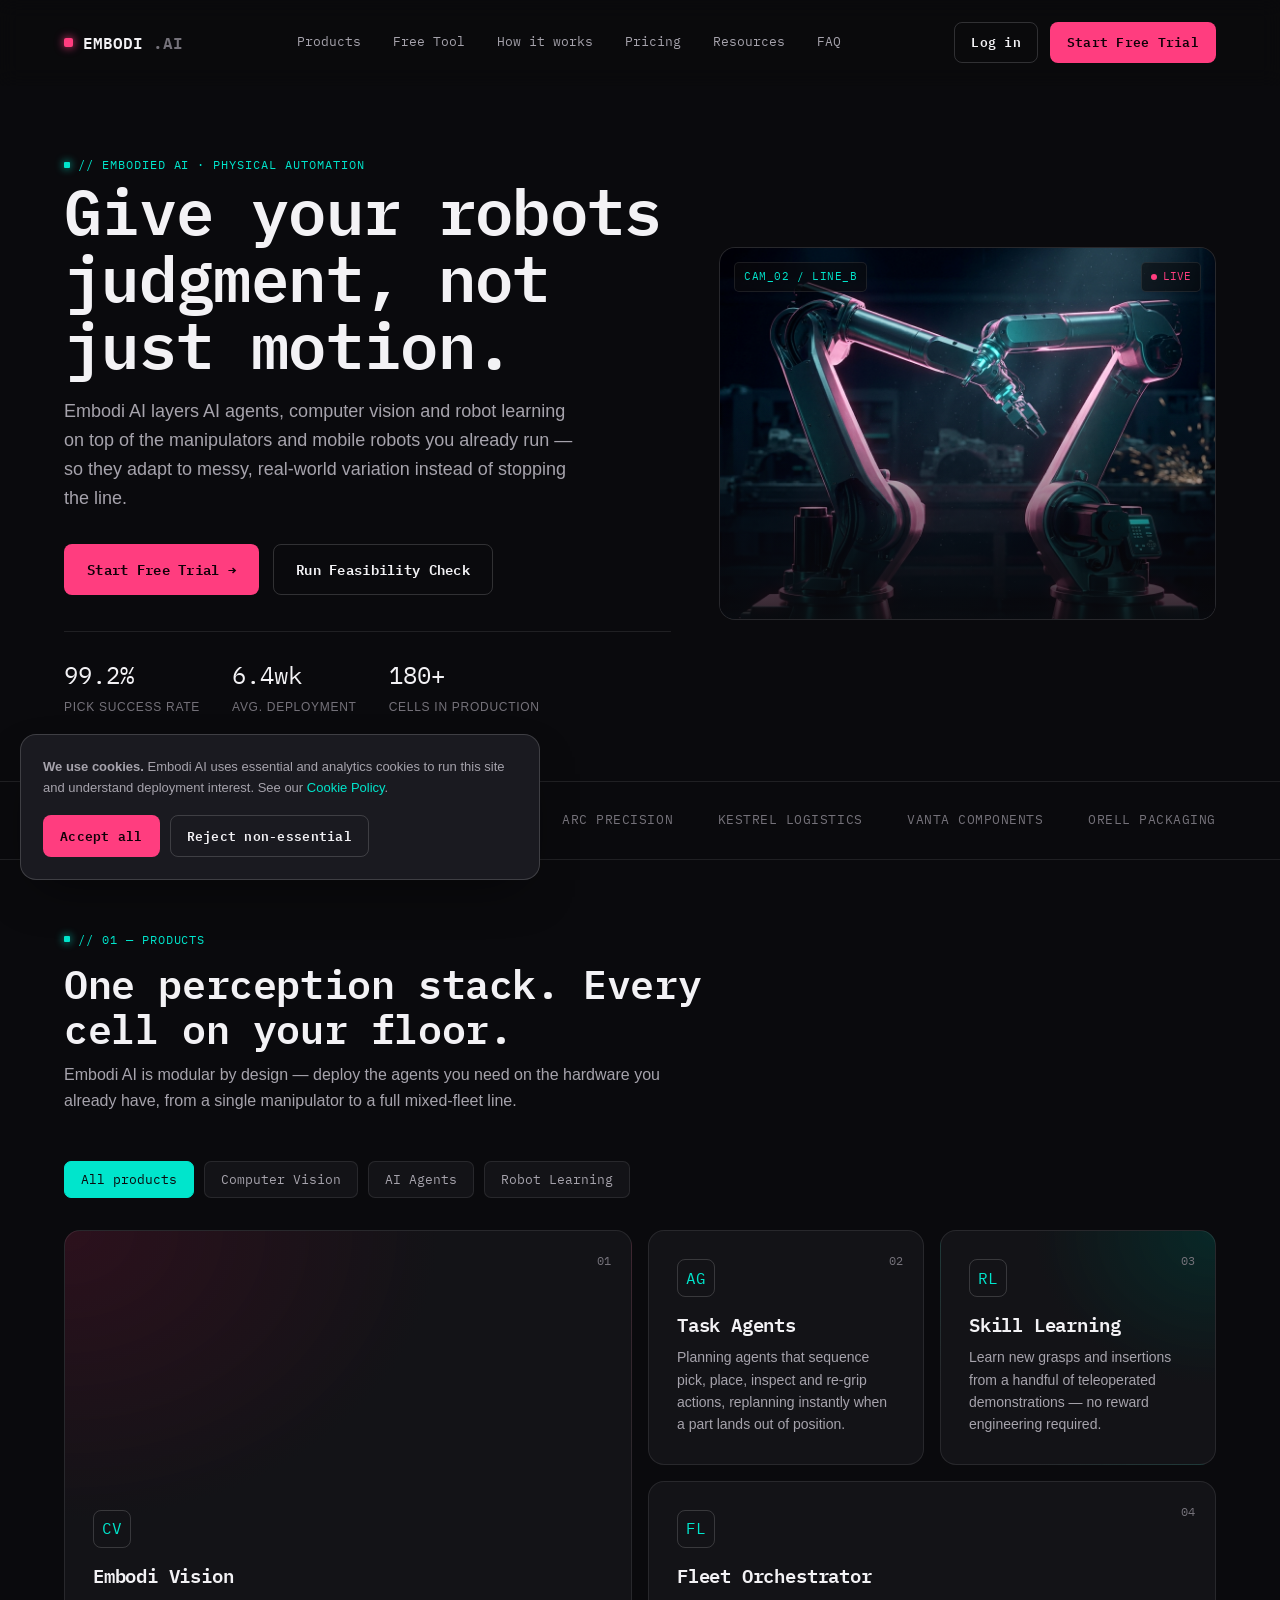
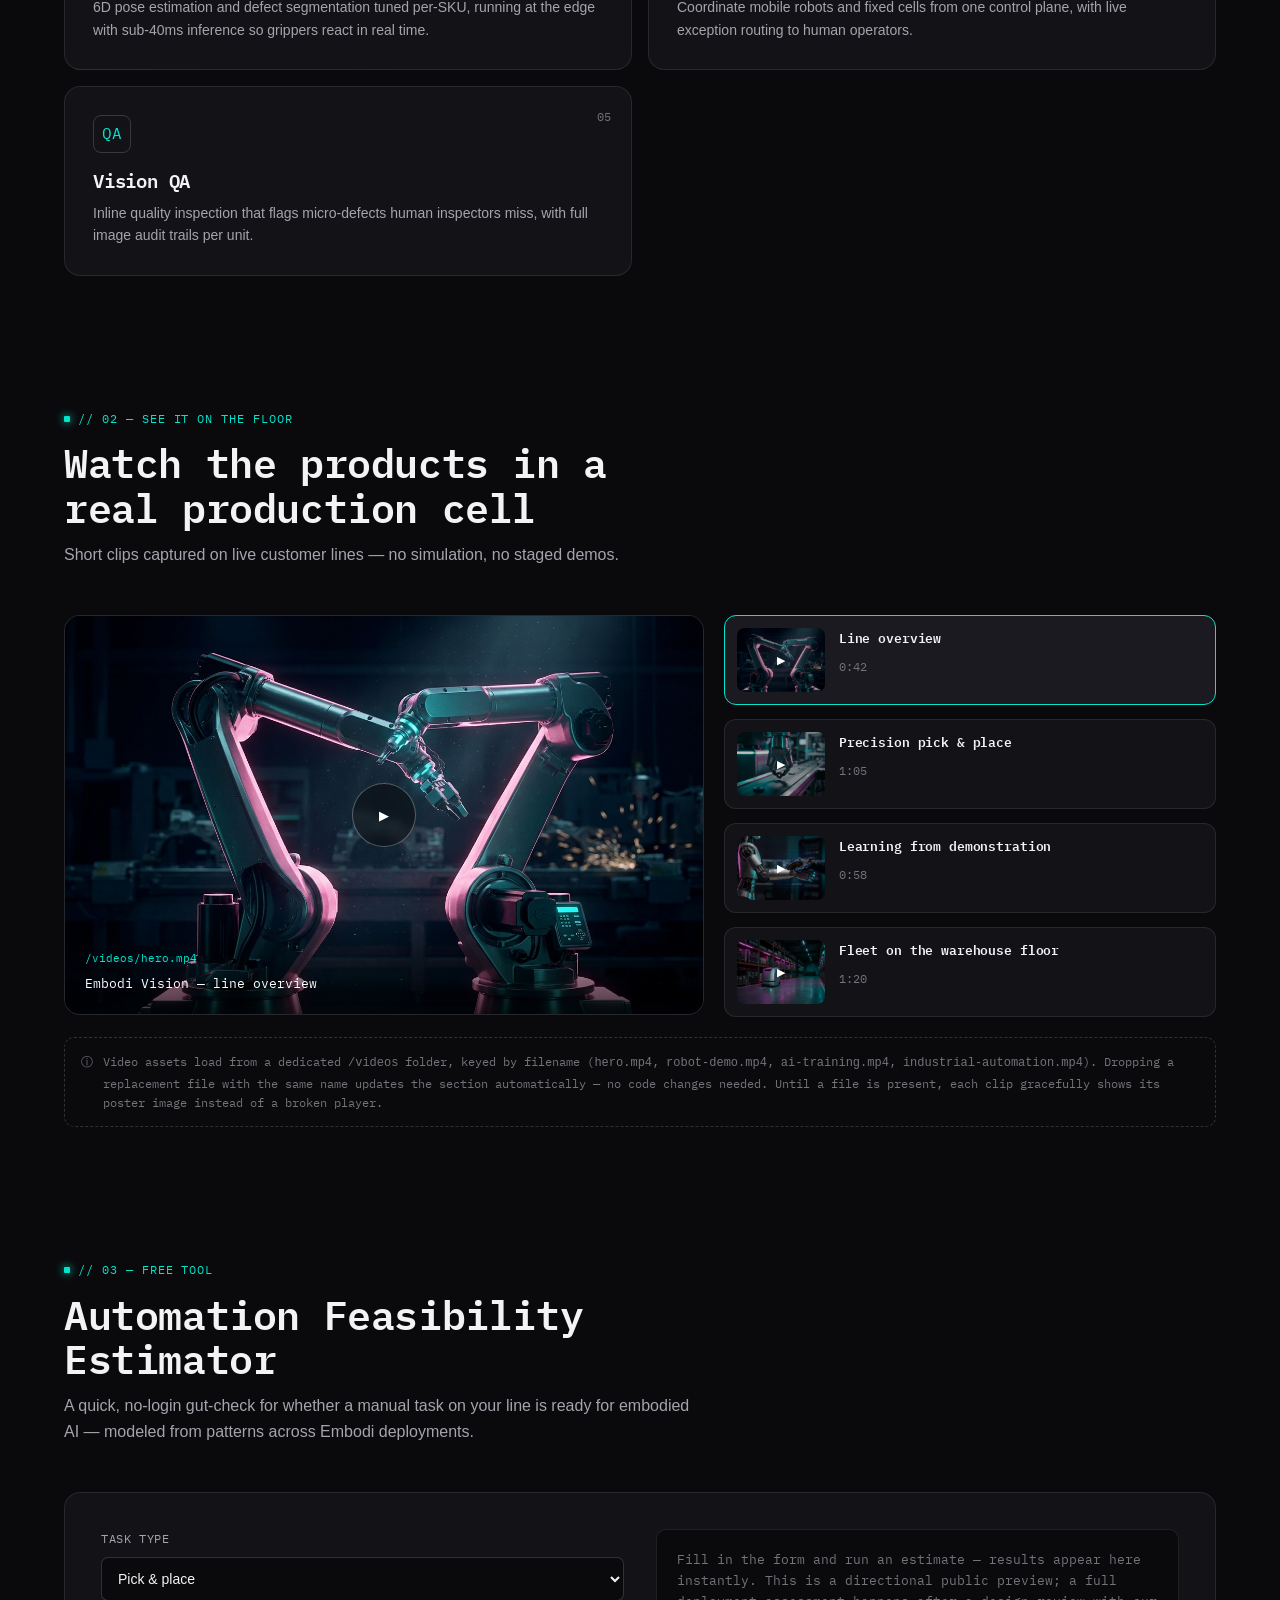
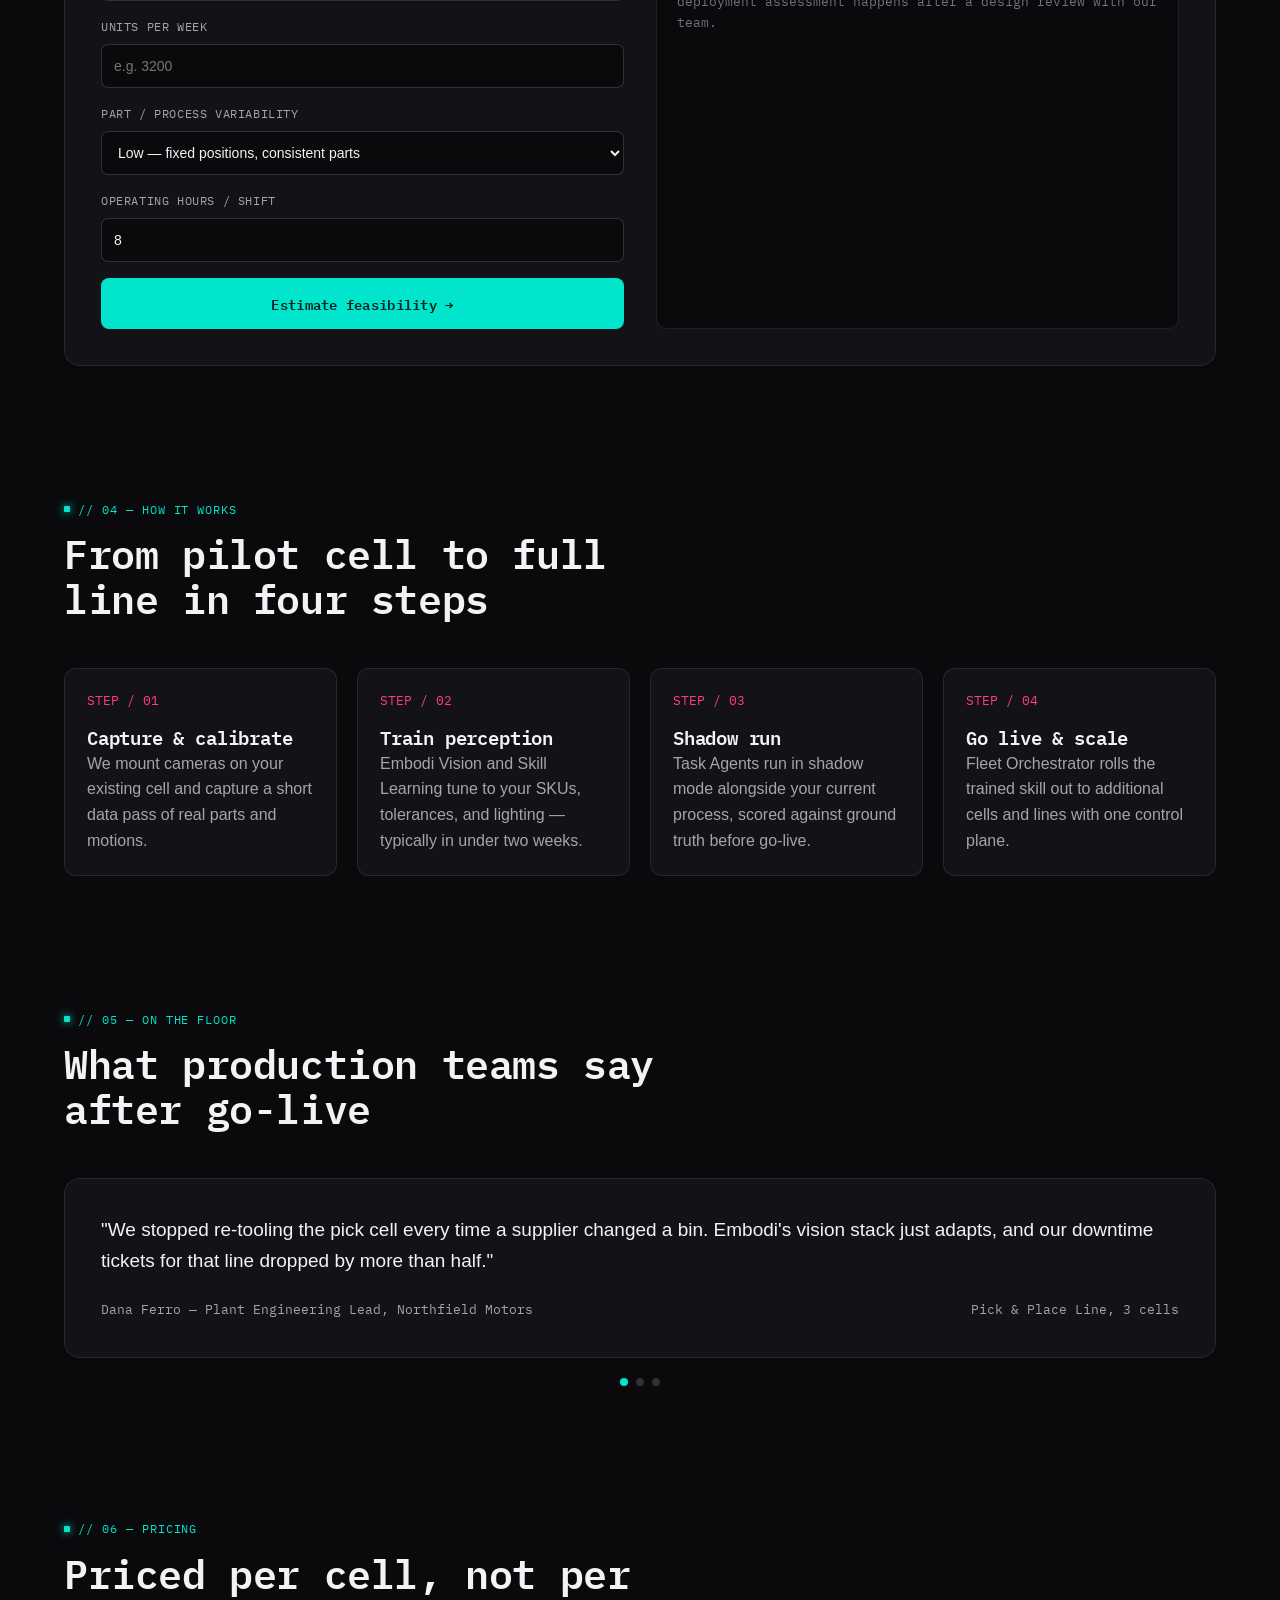
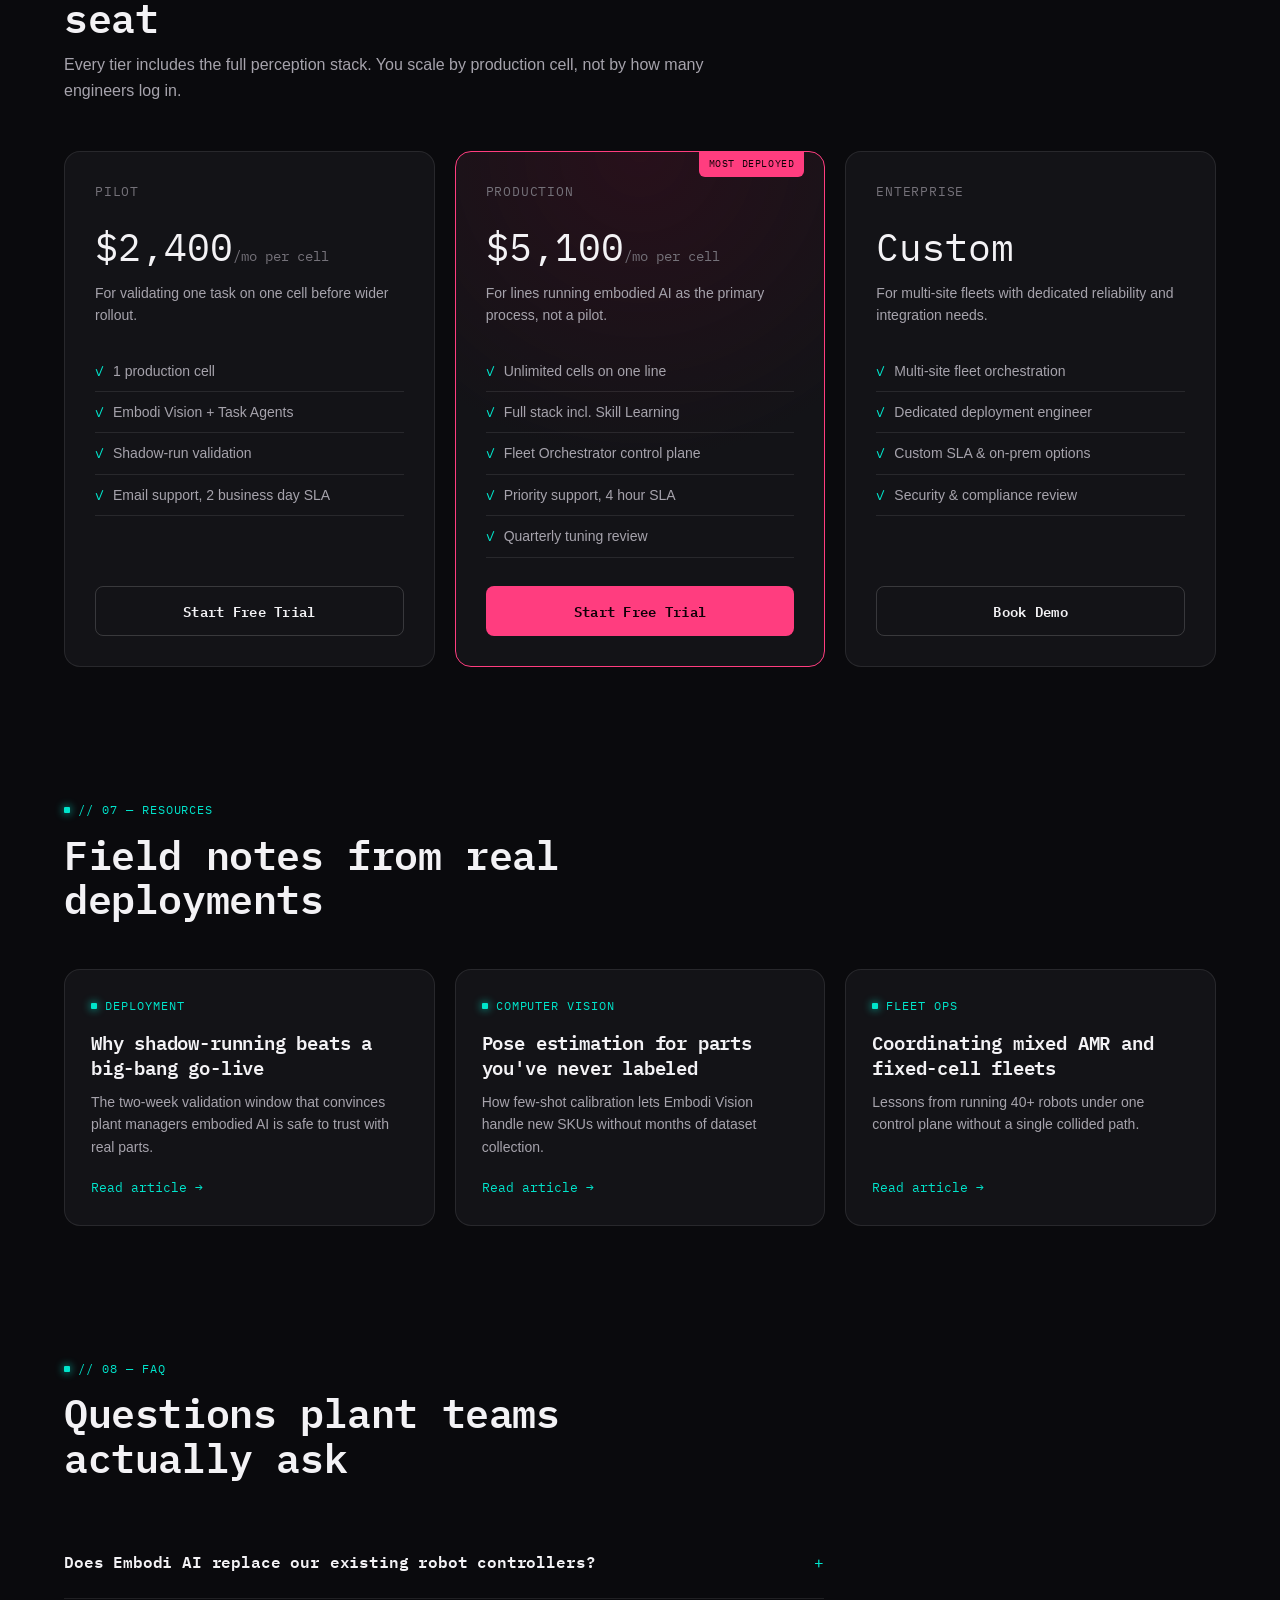
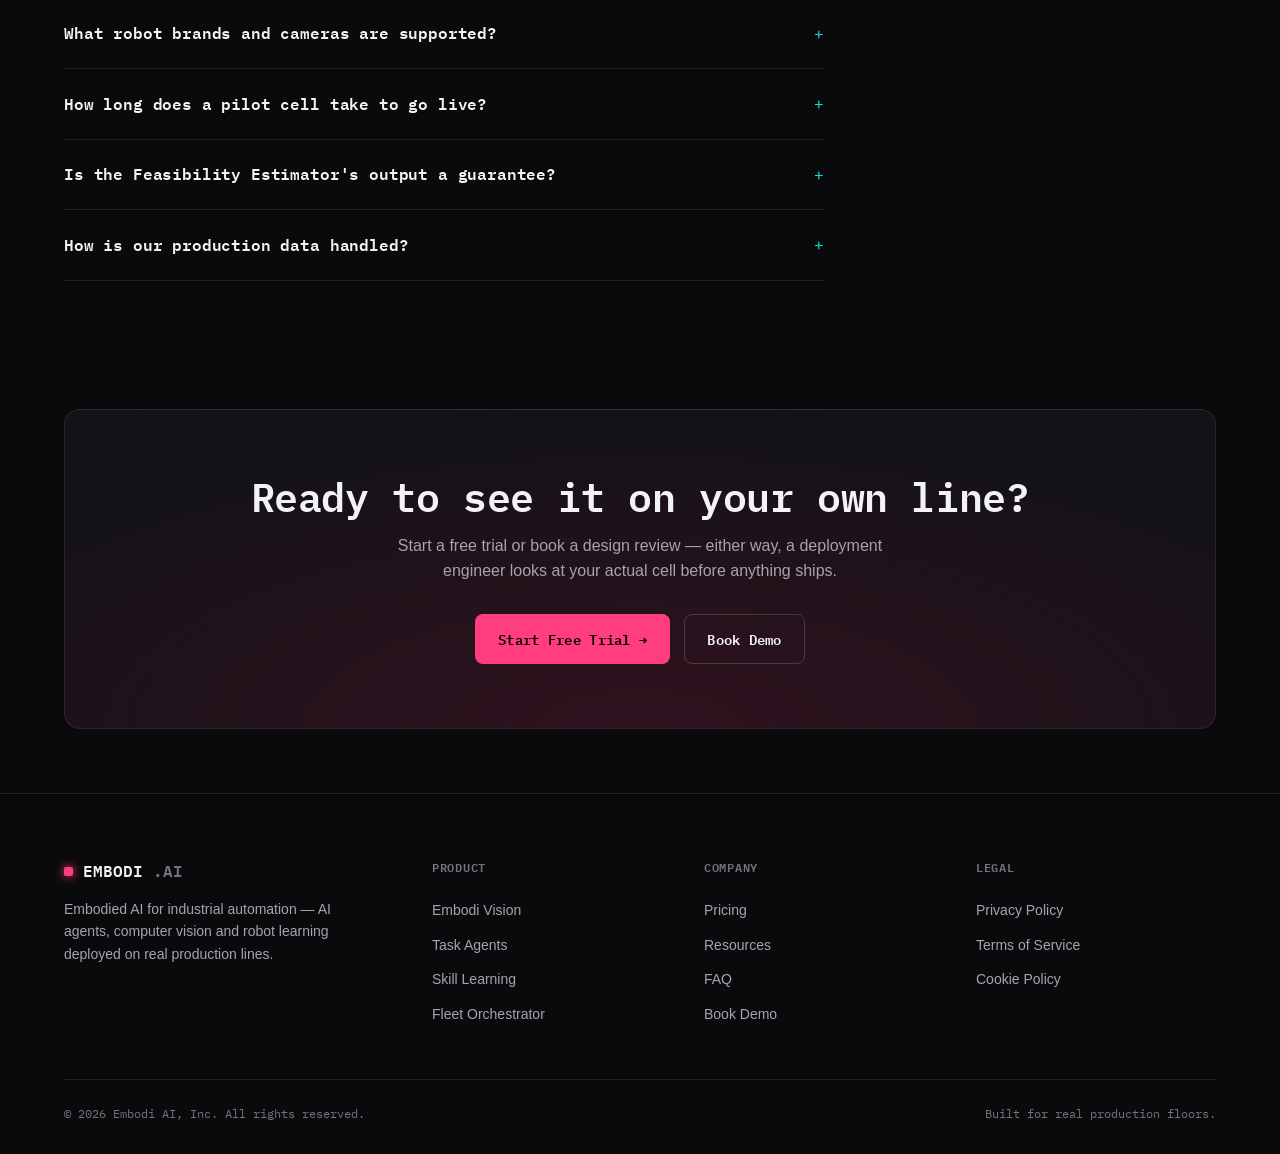
==== index.html @ 9c12f844 "Add files via upload" ====
<!DOCTYPE html>
<html lang="en">
<head>
<meta charset="UTF-8">
<meta name="viewport" content="width=device-width, initial-scale=1.0">
<title>Embodi AI — Embodied AI for Industrial Automation</title>
<meta name="description" content="Embodi AI gives industrial robots perception and judgment through AI agents, computer vision and robot learning — deployed on real production lines in weeks, not years.">
<link rel="preconnect" href="https://fonts.googleapis.com">
<link href="https://fonts.googleapis.com/css2?family=IBM+Plex+Mono:wght@400;500;600;700&display=swap" rel="stylesheet">
<link rel="stylesheet" href="css/styles.css">
</head>
<body>

<nav class="nav">
  <div class="wrap">
    <a href="index.html" class="brand"><span class="dot"></span>EMBODI<span style="color:var(--text-3)">.AI</span></a>
    <div class="nav-links">
      <a href="#products">Products</a>
      <a href="#tool">Free Tool</a>
      <a href="#how">How it works</a>
      <a href="#pricing">Pricing</a>
      <a href="#blog">Resources</a>
      <a href="#faq">FAQ</a>
    </div>
    <div class="nav-cta">
      <a href="login.html" class="btn btn-ghost btn-sm">Log in</a>
      <a href="register.html" class="btn btn-primary btn-sm">Start Free Trial</a>
      <button class="nav-toggle" aria-label="Toggle menu">≡</button>
    </div>
  </div>
</nav>

<header class="hero">
  <div class="wrap hero-grid">
    <div class="hero-copy reveal">
      <span class="mono-tag">// embodied ai · physical automation</span>
      <h1>Give your robots<br>judgment, not just motion.</h1>
      <p class="lead">Embodi AI layers AI agents, computer vision and robot learning on top of the manipulators and mobile robots you already run — so they adapt to messy, real-world variation instead of stopping the line.</p>
      <div class="hero-actions">
        <a href="register.html" class="btn btn-primary">Start Free Trial →</a>
        <a href="#tool" class="btn btn-ghost">Run Feasibility Check</a>
      </div>
      <div class="hero-stats">
        <div><span class="num">99.2%</span><span class="lbl">Pick success rate</span></div>
        <div><span class="num">6.4wk</span><span class="lbl">Avg. deployment</span></div>
        <div><span class="num">180+</span><span class="lbl">Cells in production</span></div>
      </div>
    </div>
    <div class="hero-visual reveal">
      <span class="frame-label">CAM_02 / LINE_B</span>
      <span class="rec">LIVE</span>
      <img src="images/hero-robotics.jpg" alt="Industrial robotic arm operating on a production line under magenta and teal lighting">
    </div>
  </div>
</header>

<section class="logo-strip">
  <div class="wrap">
    <span>TRUSTED ON PRODUCTION FLOORS AT</span>
    <span>NORTHFIELD MOTORS</span>
    <span>ARC PRECISION</span>
    <span>KESTREL LOGISTICS</span>
    <span>VANTA COMPONENTS</span>
    <span>ORELL PACKAGING</span>
  </div>
</section>

<!-- ============ PRODUCTS ============ -->
<section id="products">
  <div class="wrap">
    <div class="section-head reveal">
      <span class="mono-tag">// 01 — products</span>
      <h2>One perception stack. Every cell on your floor.</h2>
      <p>Embodi AI is modular by design — deploy the agents you need on the hardware you already have, from a single manipulator to a full mixed-fleet line.</p>
    </div>

    <div class="product-tabs reveal">
      <button class="product-tab active" data-filter="all">All products</button>
      <button class="product-tab" data-filter="vision">Computer Vision</button>
      <button class="product-tab" data-filter="agents">AI Agents</button>
      <button class="product-tab" data-filter="learning">Robot Learning</button>
    </div>

    <div class="bento reveal">
      <div class="bento-card c-1 glow" data-category="vision">
        <span class="idx">01</span>
        <div class="icon">CV</div>
        <h3>Embodi Vision</h3>
        <p>6D pose estimation and defect segmentation tuned per-SKU, running at the edge with sub-40ms inference so grippers react in real time.</p>
      </div>
      <div class="bento-card c-3" data-category="agents">
        <span class="idx">02</span>
        <div class="icon">AG</div>
        <h3>Task Agents</h3>
        <p>Planning agents that sequence pick, place, inspect and re-grip actions, replanning instantly when a part lands out of position.</p>
      </div>
      <div class="bento-card c-3 glow-accent" data-category="learning">
        <span class="idx">03</span>
        <div class="icon">RL</div>
        <h3>Skill Learning</h3>
        <p>Learn new grasps and insertions from a handful of teleoperated demonstrations — no reward engineering required.</p>
      </div>
      <div class="bento-card c-2" data-category="agents">
        <span class="idx">04</span>
        <div class="icon">FL</div>
        <h3>Fleet Orchestrator</h3>
        <p>Coordinate mobile robots and fixed cells from one control plane, with live exception routing to human operators.</p>
      </div>
      <div class="bento-card c-2" data-category="vision">
        <span class="idx">05</span>
        <div class="icon">QA</div>
        <h3>Vision QA</h3>
        <p>Inline quality inspection that flags micro-defects human inspectors miss, with full image audit trails per unit.</p>
      </div>
    </div>
  </div>
</section>

<!-- ============ PRODUCT VIDEO SHOWCASE ============ -->
<section id="product-video">
  <div class="wrap">
    <div class="section-head reveal">
      <span class="mono-tag">// 02 — see it on the floor</span>
      <h2>Watch the products in a real production cell</h2>
      <p>Short clips captured on live customer lines — no simulation, no staged demos.</p>
    </div>

    <div class="video-showcase reveal">
      <div class="video-primary" id="video-primary">
        <img class="poster-img" src="images/hero-robotics.jpg" alt="Preview frame of Embodi AI robotic pick and place demo">
        <video preload="none" playsinline muted loop poster="images/hero-robotics.jpg">
          <source src="/videos/hero.mp4" type="video/mp4">
        </video>
        <button class="play-btn" aria-label="Play video">▶</button>
        <div class="video-caption">
          <div>
            <span class="path">/videos/hero.mp4</span>
            <div class="title" style="font-family:var(--mono);font-size:13px;color:#fff;margin-top:4px;">Embodi Vision — line overview</div>
          </div>
        </div>
      </div>

      <div class="video-list">
        <div class="video-thumb active" data-src="/videos/hero.mp4" data-poster="images/hero-robotics.jpg" data-label="/videos/hero.mp4" data-title="Embodi Vision — line overview">
          <div class="thumb-img"><img src="images/hero-robotics.jpg" alt="Dual robotic arms on a factory line"></div>
          <div class="meta"><h4>Line overview</h4><span>0:42</span></div>
        </div>
        <div class="video-thumb" data-src="/videos/robot-demo.mp4" data-poster="images/poster-robot-demo.jpg" data-label="/videos/robot-demo.mp4" data-title="Robot demo — precision pick & place">
          <div class="thumb-img"><img src="images/poster-robot-demo.jpg" alt="Robotic gripper picking a mechanical part off a conveyor belt"></div>
          <div class="meta"><h4>Precision pick &amp; place</h4><span>1:05</span></div>
        </div>
        <div class="video-thumb" data-src="/videos/ai-training.mp4" data-poster="images/poster-ai-training.jpg" data-label="/videos/ai-training.mp4" data-title="AI training — learning from demonstration">
          <div class="thumb-img"><img src="images/poster-ai-training.jpg" alt="Technician training a robot arm via demonstration"></div>
          <div class="meta"><h4>Learning from demonstration</h4><span>0:58</span></div>
        </div>
        <div class="video-thumb" data-src="/videos/industrial-automation.mp4" data-poster="images/poster-industrial-automation.jpg" data-label="/videos/industrial-automation.mp4" data-title="Fleet orchestration — warehouse floor">
          <div class="thumb-img"><img src="images/poster-industrial-automation.jpg" alt="Autonomous mobile robot navigating a warehouse aisle"></div>
          <div class="meta"><h4>Fleet on the warehouse floor</h4><span>1:20</span></div>
        </div>
      </div>
    </div>

    <div class="video-note reveal">
      <span>ⓘ</span>
      <span>Video assets load from a dedicated <code>/videos</code> folder, keyed by filename (<code>hero.mp4</code>, <code>robot-demo.mp4</code>, <code>ai-training.mp4</code>, <code>industrial-automation.mp4</code>). Dropping a replacement file with the same name updates the section automatically — no code changes needed. Until a file is present, each clip gracefully shows its poster image instead of a broken player.</span>
    </div>
  </div>
</section>

<!-- ============ FREE TOOL ============ -->
<section id="tool">
  <div class="wrap">
    <div class="section-head reveal">
      <span class="mono-tag">// 03 — free tool</span>
      <h2>Automation Feasibility Estimator</h2>
      <p>A quick, no-login gut-check for whether a manual task on your line is ready for embodied AI — modeled from patterns across Embodi deployments.</p>
    </div>
    <div class="tool-card reveal">
      <form id="feasibility-tool">
        <div class="field">
          <label for="task-type">Task type</label>
          <select id="task-type">
            <option value="pick-place">Pick &amp; place</option>
            <option value="assembly">Assembly / insertion</option>
            <option value="inspection">Visual inspection</option>
            <option value="packaging">Packaging</option>
            <option value="machine-tending">Machine tending</option>
          </select>
        </div>
        <div class="field">
          <label for="volume">Units per week</label>
          <input type="number" id="volume" placeholder="e.g. 3200" min="0" required>
        </div>
        <div class="field">
          <label for="variability">Part / process variability</label>
          <select id="variability">
            <option value="low">Low — fixed positions, consistent parts</option>
            <option value="medium">Medium — some variation in position or SKU</option>
            <option value="high">High — mixed SKUs, loose tolerances</option>
          </select>
        </div>
        <div class="field">
          <label for="hours">Operating hours / shift</label>
          <input type="number" id="hours" placeholder="e.g. 8" min="1" max="24" value="8" required>
        </div>
        <button type="submit" class="btn btn-accent btn-block">Estimate feasibility →</button>
      </form>
      <div class="tool-output" id="tool-output">
        <p class="placeholder">Fill in the form and run an estimate — results appear here instantly. This is a directional public preview; a full deployment assessment happens after a design review with our team.</p>
      </div>
    </div>
  </div>
</section>

<!-- ============ HOW IT WORKS ============ -->
<section id="how">
  <div class="wrap">
    <div class="section-head reveal">
      <span class="mono-tag">// 04 — how it works</span>
      <h2>From pilot cell to full line in four steps</h2>
    </div>
    <div class="steps reveal">
      <div class="step"><span class="num">STEP / 01</span><h3>Capture &amp; calibrate</h3><p>We mount cameras on your existing cell and capture a short data pass of real parts and motions.</p></div>
      <div class="step"><span class="num">STEP / 02</span><h3>Train perception</h3><p>Embodi Vision and Skill Learning tune to your SKUs, tolerances, and lighting — typically in under two weeks.</p></div>
      <div class="step"><span class="num">STEP / 03</span><h3>Shadow run</h3><p>Task Agents run in shadow mode alongside your current process, scored against ground truth before go-live.</p></div>
      <div class="step"><span class="num">STEP / 04</span><h3>Go live &amp; scale</h3><p>Fleet Orchestrator rolls the trained skill out to additional cells and lines with one control plane.</p></div>
    </div>
  </div>
</section>

<!-- ============ TESTIMONIALS ============ -->
<section id="testimonials">
  <div class="wrap">
    <div class="section-head reveal">
      <span class="mono-tag">// 05 — on the floor</span>
      <h2>What production teams say after go-live</h2>
    </div>
    <div class="testi-track reveal">
      <div class="testi-slide active">
        <p>"We stopped re-tooling the pick cell every time a supplier changed a bin. Embodi's vision stack just adapts, and our downtime tickets for that line dropped by more than half."</p>
        <div class="testi-person"><span>Dana Ferro — Plant Engineering Lead, Northfield Motors</span><span>Pick &amp; Place Line, 3 cells</span></div>
      </div>
      <div class="testi-slide">
        <p>"The shadow-run step made the rollout an easy sell internally. We saw the agent's decisions scored against our own inspectors for two weeks before it ever touched a real part."</p>
        <div class="testi-person"><span>Marcus Oyelaran — Director of Automation, Arc Precision</span><span>Visual Inspection, 6 lines</span></div>
      </div>
      <div class="testi-slide">
        <p>"Fleet Orchestrator is the piece nobody else had. We run mixed AMRs and fixed cells from one screen, and exceptions route to a human in under a second."</p>
        <div class="testi-person"><span>Priya Anand — VP Operations, Kestrel Logistics</span><span>Warehouse Fleet, 40+ robots</span></div>
      </div>
      <div class="testi-dots"></div>
    </div>
  </div>
</section>

<!-- ============ PRICING ============ -->
<section id="pricing">
  <div class="wrap">
    <div class="section-head reveal">
      <span class="mono-tag">// 06 — pricing</span>
      <h2>Priced per cell, not per seat</h2>
      <p>Every tier includes the full perception stack. You scale by production cell, not by how many engineers log in.</p>
    </div>
    <div class="pricing-grid reveal">
      <div class="price-card">
        <span class="price-name">Pilot</span>
        <div class="price-amount">$2,400<span>/mo per cell</span></div>
        <p class="price-desc">For validating one task on one cell before wider rollout.</p>
        <ul class="price-features">
          <li>1 production cell</li>
          <li>Embodi Vision + Task Agents</li>
          <li>Shadow-run validation</li>
          <li>Email support, 2 business day SLA</li>
        </ul>
        <a href="register.html" class="btn btn-ghost btn-block">Start Free Trial</a>
      </div>
      <div class="price-card featured">
        <span class="price-name">Production</span>
        <div class="price-amount">$5,100<span>/mo per cell</span></div>
        <p class="price-desc">For lines running embodied AI as the primary process, not a pilot.</p>
        <ul class="price-features">
          <li>Unlimited cells on one line</li>
          <li>Full stack incl. Skill Learning</li>
          <li>Fleet Orchestrator control plane</li>
          <li>Priority support, 4 hour SLA</li>
          <li>Quarterly tuning review</li>
        </ul>
        <a href="register.html" class="btn btn-primary btn-block">Start Free Trial</a>
      </div>
      <div class="price-card">
        <span class="price-name">Enterprise</span>
        <div class="price-amount">Custom</div>
        <p class="price-desc">For multi-site fleets with dedicated reliability and integration needs.</p>
        <ul class="price-features">
          <li>Multi-site fleet orchestration</li>
          <li>Dedicated deployment engineer</li>
          <li>Custom SLA &amp; on-prem options</li>
          <li>Security &amp; compliance review</li>
        </ul>
        <a href="register.html" class="btn btn-ghost btn-block">Book Demo</a>
      </div>
    </div>
  </div>
</section>

<!-- ============ BLOG / RESOURCES ============ -->
<section id="blog">
  <div class="wrap">
    <div class="section-head reveal">
      <span class="mono-tag">// 07 — resources</span>
      <h2>Field notes from real deployments</h2>
    </div>
    <div class="blog-grid reveal">
      <a href="blog.html#article-1" class="blog-card">
        <span class="mono-tag">Deployment</span>
        <h3>Why shadow-running beats a big-bang go-live</h3>
        <p>The two-week validation window that convinces plant managers embodied AI is safe to trust with real parts.</p>
        <span class="read">Read article →</span>
      </a>
      <a href="blog.html#article-2" class="blog-card">
        <span class="mono-tag">Computer Vision</span>
        <h3>Pose estimation for parts you've never labeled</h3>
        <p>How few-shot calibration lets Embodi Vision handle new SKUs without months of dataset collection.</p>
        <span class="read">Read article →</span>
      </a>
      <a href="blog.html" class="blog-card">
        <span class="mono-tag">Fleet Ops</span>
        <h3>Coordinating mixed AMR and fixed-cell fleets</h3>
        <p>Lessons from running 40+ robots under one control plane without a single collided path.</p>
        <span class="read">Read article →</span>
      </a>
    </div>
  </div>
</section>

<!-- ============ FAQ ============ -->
<section id="faq">
  <div class="wrap">
    <div class="section-head reveal">
      <span class="mono-tag">// 08 — faq</span>
      <h2>Questions plant teams actually ask</h2>
    </div>
    <div class="reveal" style="max-width:760px;">
      <div class="faq-item">
        <div class="faq-q"><h3>Does Embodi AI replace our existing robot controllers?</h3><span class="plus">+</span></div>
        <div class="faq-a"><p>No. Embodi AI runs alongside your existing PLCs and robot controllers as a perception and decision layer, sending standard motion commands your hardware already understands.</p></div>
      </div>
      <div class="faq-item">
        <div class="faq-q"><h3>What robot brands and cameras are supported?</h3><span class="plus">+</span></div>
        <div class="faq-a"><p>Embodi Vision integrates with the major industrial arms and AMR platforms plus standard GigE and RGB-D camera lines. Our deployment team confirms compatibility during the design review.</p></div>
      </div>
      <div class="faq-item">
        <div class="faq-q"><h3>How long does a pilot cell take to go live?</h3><span class="plus">+</span></div>
        <div class="faq-a"><p>Most pilot cells complete capture, training and shadow-run validation in five to eight weeks, depending on part variability and camera access on your line.</p></div>
      </div>
      <div class="faq-item">
        <div class="faq-q"><h3>Is the Feasibility Estimator's output a guarantee?</h3><span class="plus">+</span></div>
        <div class="faq-a"><p>No. It's a directional, public preview tool modeled on patterns from past deployments. A binding assessment comes from a design review with our deployment engineers.</p></div>
      </div>
      <div class="faq-item">
        <div class="faq-q"><h3>How is our production data handled?</h3><span class="plus">+</span></div>
        <div class="faq-a"><p>Camera and process data stay scoped to your deployment and are never used to train models shared across customers. See our <a href="privacy.html" style="color:var(--accent)">Privacy Policy</a> for full detail.</p></div>
      </div>
    </div>
  </div>
</section>

<!-- ============ CTA ============ -->
<section id="cta">
  <div class="wrap">
    <div class="cta-banner reveal">
      <h2>Ready to see it on your own line?</h2>
      <p>Start a free trial or book a design review — either way, a deployment engineer looks at your actual cell before anything ships.</p>
      <div class="cta-actions">
        <a href="register.html" class="btn btn-primary">Start Free Trial →</a>
        <a href="register.html" class="btn btn-ghost">Book Demo</a>
      </div>
    </div>
  </div>
</section>

<footer>
  <div class="wrap">
    <div class="footer-grid">
      <div class="footer-brand">
        <a href="index.html" class="brand"><span class="dot"></span>EMBODI<span style="color:var(--text-3)">.AI</span></a>
        <p>Embodied AI for industrial automation — AI agents, computer vision and robot learning deployed on real production lines.</p>
      </div>
      <div class="footer-col">
        <h4>Product</h4>
        <a href="#products">Embodi Vision</a>
        <a href="#products">Task Agents</a>
        <a href="#products">Skill Learning</a>
        <a href="#products">Fleet Orchestrator</a>
      </div>
      <div class="footer-col">
        <h4>Company</h4>
        <a href="#pricing">Pricing</a>
        <a href="#blog">Resources</a>
        <a href="#faq">FAQ</a>
        <a href="register.html">Book Demo</a>
      </div>
      <div class="footer-col">
        <h4>Legal</h4>
        <a href="privacy.html">Privacy Policy</a>
        <a href="terms.html">Terms of Service</a>
        <a href="cookies.html">Cookie Policy</a>
      </div>
    </div>
    <div class="footer-bottom">
      <span>© 2026 Embodi AI, Inc. All rights reserved.</span>
      <span>Built for real production floors.</span>
    </div>
  </div>
</footer>

<div class="cookie-banner">
  <p><b>We use cookies.</b> Embodi AI uses essential and analytics cookies to run this site and understand deployment interest. See our <a href="cookies.html" style="color:var(--accent)">Cookie Policy</a>.</p>
  <div class="actions">
    <button class="btn btn-primary btn-sm" data-cookie="accept">Accept all</button>
    <button class="btn btn-ghost btn-sm" data-cookie="reject">Reject non-essential</button>
  </div>
</div>

<script src="js/main.js"></script>
</body>
</html>
---- css/styles.css ----
/* ===========================================================
   EMBODI AI — Design tokens (Monospace Technical / Bento Mosaic)
=========================================================== */
:root{
  --primary:#FF3D7F;
  --secondary:#101014;
  --accent:#00E5CC;
  --soft:#FFF5F8;
  --muted:#75727A;

  --bg:#0A0A0D;
  --surface:#131317;
  --surface-2:#1A1A20;
  --border:rgba(255,255,255,0.09);
  --border-strong:rgba(255,255,255,0.16);
  --text:#F3F2F5;
  --text-2:#A6A3AC;
  --text-3:#75727A;

  --mono:'IBM Plex Mono','SFMono-Regular',Consolas,'Liberation Mono',Menlo,monospace;
  --sans:-apple-system,BlinkMacSystemFont,'Inter','Segoe UI',Roboto,Helvetica,Arial,sans-serif;

  --radius:10px;
  --radius-lg:16px;
  --space-1:4px;--space-2:8px;--space-3:12px;--space-4:16px;--space-5:24px;--space-6:32px;--space-7:48px;--space-8:64px;
  --max:1200px;
  --dur:220ms;
  --ease:cubic-bezier(.16,.84,.44,1);
}

*{margin:0;padding:0;box-sizing:border-box;}
html{scroll-behavior:smooth;}
@media (prefers-reduced-motion:reduce){html{scroll-behavior:auto;}*{animation-duration:0.01ms !important;animation-iteration-count:1 !important;transition-duration:0.01ms !important;}}

body{
  background:var(--bg);
  color:var(--text);
  font-family:var(--sans);
  font-size:16px;
  line-height:1.6;
  -webkit-font-smoothing:antialiased;
  overflow-x:hidden;
}

a{color:inherit;text-decoration:none;}
img{max-width:100%;display:block;}
ul{list-style:none;}
button{font-family:inherit;cursor:pointer;}

.wrap{max-width:var(--max);margin:0 auto;padding:0 24px;}
@media (max-width:640px){.wrap{padding:0 18px;}}

.mono-tag{
  font-family:var(--mono);
  font-size:12px;
  letter-spacing:.08em;
  text-transform:uppercase;
  color:var(--accent);
  display:inline-flex;
  align-items:center;
  gap:8px;
}
.mono-tag::before{content:'';width:6px;height:6px;border-radius:1px;background:var(--accent);box-shadow:0 0 8px var(--accent);}

h1,h2,h3,h4{
  font-family:var(--mono);
  font-weight:600;
  letter-spacing:-0.01em;
  color:var(--text);
}
h1{font-size:clamp(34px,5.4vw,64px);line-height:1.05;}
h2{font-size:clamp(26px,3.4vw,40px);line-height:1.12;}
h3{font-size:19px;line-height:1.3;}
p{color:var(--text-2);}

.section-head{max-width:640px;margin-bottom:var(--space-7);}
.section-head .mono-tag{margin-bottom:var(--space-3);}
.section-head h2{margin-bottom:var(--space-3);}
.section-head p{font-size:16px;}

section{padding:var(--space-8) 0;position:relative;}
@media (max-width:780px){section{padding:56px 0;}}

/* ---------- Buttons ---------- */
.btn{
  display:inline-flex;align-items:center;justify-content:center;gap:8px;
  font-family:var(--mono);font-size:14px;font-weight:600;letter-spacing:.02em;
  padding:13px 22px;border-radius:8px;border:1px solid transparent;
  transition:transform var(--dur) var(--ease),background var(--dur) var(--ease),border-color var(--dur) var(--ease),box-shadow var(--dur) var(--ease);
  min-height:44px;white-space:nowrap;
}
.btn-primary{background:var(--primary);color:#100008;box-shadow:0 0 0 0 rgba(255,61,127,.5);}
.btn-primary:hover{transform:translateY(-1px);box-shadow:0 8px 24px -8px rgba(255,61,127,.6);}
.btn-ghost{background:transparent;color:var(--text);border-color:var(--border-strong);}
.btn-ghost:hover{border-color:var(--accent);color:var(--accent);}
.btn-accent{background:var(--accent);color:#062420;}
.btn-accent:hover{transform:translateY(-1px);box-shadow:0 8px 24px -8px rgba(0,229,204,.5);}
.btn-sm{padding:9px 16px;font-size:13px;min-height:36px;}
.btn-block{width:100%;}

/* ---------- Nav ---------- */
.nav{
  position:fixed;top:0;left:0;right:0;z-index:100;
  border-bottom:1px solid transparent;
  background:rgba(10,10,13,0.7);backdrop-filter:blur(10px);
  transition:padding var(--dur) var(--ease),border-color var(--dur) var(--ease),background var(--dur) var(--ease);
}
.nav .wrap{display:flex;align-items:center;justify-content:space-between;padding-top:22px;padding-bottom:22px;transition:padding var(--dur) var(--ease);}
.nav.scrolled .wrap{padding-top:13px;padding-bottom:13px;}
.nav.scrolled{border-color:var(--border);}
.brand{display:flex;align-items:center;gap:10px;font-family:var(--mono);font-weight:600;font-size:16px;}
.brand .dot{width:9px;height:9px;background:var(--primary);border-radius:2px;box-shadow:0 0 10px var(--primary);}
.nav-links{display:flex;align-items:center;gap:32px;}
.nav-links a{font-family:var(--mono);font-size:13px;color:var(--text-2);transition:color var(--dur);}
.nav-links a:hover{color:var(--text);}
.nav-cta{display:flex;align-items:center;gap:12px;}
.nav-toggle{display:none;background:none;border:1px solid var(--border-strong);border-radius:6px;width:40px;height:40px;color:var(--text);}
@media (max-width:900px){
  .nav-links{position:fixed;top:64px;left:0;right:0;background:var(--surface);border-bottom:1px solid var(--border);flex-direction:column;align-items:flex-start;gap:0;padding:8px 24px 20px;transform:translateY(-8px);opacity:0;pointer-events:none;transition:opacity var(--dur),transform var(--dur);}
  .nav-links.open{opacity:1;pointer-events:auto;transform:translateY(0);}
  .nav-links a{padding:12px 0;width:100%;border-bottom:1px solid var(--border);}
  .nav-toggle{display:flex;align-items:center;justify-content:center;}
  .nav-cta .btn-ghost{display:none;}
}

/* ---------- Hero ---------- */
.hero{padding-top:150px;padding-bottom:var(--space-8);position:relative;}
.hero-grid{display:grid;grid-template-columns:1.1fr .9fr;gap:48px;align-items:center;}
@media (max-width:900px){.hero-grid{grid-template-columns:1fr;gap:36px;}}
.hero-copy p.lead{font-size:18px;margin:20px 0 32px;max-width:520px;}
.hero-actions{display:flex;gap:14px;flex-wrap:wrap;margin-bottom:36px;}
.hero-stats{display:flex;gap:32px;flex-wrap:wrap;border-top:1px solid var(--border);padding-top:24px;}
.hero-stats div{display:flex;flex-direction:column;gap:4px;}
.hero-stats .num{font-family:var(--mono);font-size:24px;color:var(--text);}
.hero-stats .lbl{font-size:12px;color:var(--text-3);text-transform:uppercase;letter-spacing:.06em;}
.hero-visual{position:relative;border:1px solid var(--border);border-radius:var(--radius-lg);overflow:hidden;background:var(--surface);}
.hero-visual img{width:100%;height:100%;object-fit:cover;aspect-ratio:4/3;}
.hero-visual::after{content:'';position:absolute;inset:0;background:linear-gradient(180deg,rgba(10,10,13,0) 40%,rgba(10,10,13,.85));}
.hero-visual .frame-label{position:absolute;top:14px;left:14px;z-index:2;font-family:var(--mono);font-size:11px;color:var(--accent);background:rgba(10,10,13,.6);padding:5px 9px;border:1px solid var(--border);border-radius:5px;letter-spacing:.05em;}
.hero-visual .rec{position:absolute;top:14px;right:14px;z-index:2;font-family:var(--mono);font-size:11px;color:var(--primary);display:flex;align-items:center;gap:6px;background:rgba(10,10,13,.6);padding:5px 9px;border:1px solid var(--border);border-radius:5px;}
.hero-visual .rec::before{content:'';width:6px;height:6px;border-radius:50%;background:var(--primary);animation:pulse 1.4s infinite;}
@keyframes pulse{0%,100%{opacity:1;}50%{opacity:.3;}}

.logo-strip{border-top:1px solid var(--border);border-bottom:1px solid var(--border);padding:28px 0;}
.logo-strip .wrap{display:flex;align-items:center;justify-content:space-between;flex-wrap:wrap;gap:20px;}
.logo-strip span{font-family:var(--mono);font-size:13px;color:var(--text-3);letter-spacing:.04em;}

/* ---------- Bento grid ---------- */
.bento{display:grid;grid-template-columns:repeat(4,1fr);grid-auto-rows:minmax(180px,auto);gap:16px;}
@media (max-width:900px){.bento{grid-template-columns:repeat(2,1fr);}}
@media (max-width:560px){.bento{grid-template-columns:1fr;}}
.bento-card{
  grid-column:span 2;background:var(--surface);border:1px solid var(--border);border-radius:var(--radius-lg);
  padding:28px;display:flex;flex-direction:column;justify-content:flex-end;position:relative;overflow:hidden;
  transition:border-color var(--dur) var(--ease),transform var(--dur) var(--ease);
}
.bento-card:hover{border-color:var(--border-strong);transform:translateY(-2px);}
.bento-card.c-1{grid-column:span 2;grid-row:span 2;}
.bento-card.c-2{grid-column:span 2;}
.bento-card.c-3{grid-column:span 1;}
.bento-card.c-4{grid-column:span 1;}
.bento-card.c-wide{grid-column:span 4;}
@media (max-width:900px){.bento-card,.bento-card.c-1,.bento-card.c-2,.bento-card.c-3,.bento-card.c-4,.bento-card.c-wide{grid-column:span 2;grid-row:auto;}}
@media (max-width:560px){.bento-card,.bento-card.c-1,.bento-card.c-2,.bento-card.c-3,.bento-card.c-4,.bento-card.c-wide{grid-column:span 1;}}
.bento-card .idx{position:absolute;top:20px;right:20px;font-family:var(--mono);font-size:12px;color:var(--text-3);}
.bento-card .icon{width:38px;height:38px;border:1px solid var(--border-strong);border-radius:8px;display:flex;align-items:center;justify-content:center;color:var(--accent);margin-bottom:16px;font-family:var(--mono);}
.bento-card h3{margin-bottom:8px;}
.bento-card p{font-size:14px;}
.bento-card.glow{background:radial-gradient(120% 120% at 0% 0%, rgba(255,61,127,.14), var(--surface) 55%);}
.bento-card.glow-accent{background:radial-gradient(120% 120% at 100% 0%, rgba(0,229,204,.14), var(--surface) 55%);}

/* ---------- Product / video section ---------- */
.product-tabs{display:flex;gap:10px;flex-wrap:wrap;margin-bottom:32px;}
.product-tab{font-family:var(--mono);font-size:13px;padding:9px 16px;border:1px solid var(--border);border-radius:7px;color:var(--text-2);background:var(--surface);transition:all var(--dur);}
.product-tab.active{color:var(--bg);background:var(--accent);border-color:var(--accent);}

.video-showcase{display:grid;grid-template-columns:1.3fr 1fr;gap:20px;}
@media (max-width:900px){.video-showcase{grid-template-columns:1fr;}}
.video-primary{position:relative;border-radius:var(--radius-lg);overflow:hidden;border:1px solid var(--border);background:var(--surface);aspect-ratio:16/10;}
.video-primary video,.video-primary .poster-img{width:100%;height:100%;object-fit:cover;position:absolute;inset:0;}
.video-primary .poster-img{transition:opacity var(--dur) var(--ease);}
.video-primary.playing .poster-img{opacity:0;pointer-events:none;}
.video-caption{position:absolute;bottom:0;left:0;right:0;padding:20px;background:linear-gradient(180deg,transparent,rgba(0,0,0,.75));z-index:2;display:flex;justify-content:space-between;align-items:flex-end;gap:12px;}
.video-caption .path{font-family:var(--mono);font-size:11px;color:var(--accent);}
.play-btn{position:absolute;top:50%;left:50%;transform:translate(-50%,-50%);width:64px;height:64px;border-radius:50%;background:rgba(10,10,13,.55);border:1px solid rgba(255,255,255,.3);display:flex;align-items:center;justify-content:center;color:#fff;z-index:3;transition:transform var(--dur),background var(--dur);backdrop-filter:blur(4px);}
.play-btn:hover{transform:translate(-50%,-50%) scale(1.08);background:var(--primary);}
.video-primary.playing .play-btn{opacity:0;pointer-events:none;}

.video-list{display:flex;flex-direction:column;gap:14px;}
.video-thumb{display:flex;gap:14px;padding:12px;border:1px solid var(--border);border-radius:12px;background:var(--surface);cursor:pointer;transition:border-color var(--dur);}
.video-thumb:hover{border-color:var(--accent);}
.video-thumb.active{border-color:var(--accent);background:var(--surface-2);}
.video-thumb .thumb-img{width:88px;height:64px;border-radius:8px;overflow:hidden;flex-shrink:0;position:relative;}
.video-thumb .thumb-img img{width:100%;height:100%;object-fit:cover;}
.video-thumb .thumb-img::after{content:'▶';position:absolute;inset:0;display:flex;align-items:center;justify-content:center;font-size:11px;color:#fff;background:rgba(0,0,0,.25);}
.video-thumb .meta h4{font-family:var(--mono);font-size:13px;margin-bottom:4px;color:var(--text);}
.video-thumb .meta span{font-size:12px;color:var(--text-3);font-family:var(--mono);}

.video-note{margin-top:20px;padding:14px 16px;border:1px dashed var(--border-strong);border-radius:10px;font-family:var(--mono);font-size:12px;color:var(--text-3);display:flex;gap:10px;align-items:flex-start;}

/* ---------- Tool ---------- */
.tool-card{background:var(--surface);border:1px solid var(--border);border-radius:var(--radius-lg);padding:36px;display:grid;grid-template-columns:1fr 1fr;gap:32px;}
@media (max-width:800px){.tool-card{grid-template-columns:1fr;padding:24px;}}
.field{margin-bottom:16px;}
.field label{display:block;font-family:var(--mono);font-size:12px;color:var(--text-2);margin-bottom:8px;text-transform:uppercase;letter-spacing:.05em;}
.field select,.field input{
  width:100%;background:var(--bg);border:1px solid var(--border-strong);color:var(--text);
  padding:11px 12px;border-radius:7px;font-family:var(--sans);font-size:14px;min-height:44px;
}
.field select:focus,.field input:focus{outline:2px solid var(--accent);outline-offset:1px;}
.tool-output{background:var(--bg);border:1px solid var(--border);border-radius:10px;padding:20px;font-family:var(--mono);font-size:13px;color:var(--text-2);min-height:220px;}
.tool-output .line{margin-bottom:8px;display:flex;justify-content:space-between;gap:12px;border-bottom:1px dashed var(--border);padding-bottom:8px;}
.tool-output .line b{color:var(--text);font-weight:600;}
.tool-output .verdict{margin-top:14px;padding:12px;border-radius:8px;background:rgba(0,229,204,.08);border:1px solid rgba(0,229,204,.35);color:var(--accent);}
.tool-output .placeholder{color:var(--text-3);}

/* ---------- How it works ---------- */
.steps{display:grid;grid-template-columns:repeat(4,1fr);gap:20px;}
@media (max-width:900px){.steps{grid-template-columns:repeat(2,1fr);}}
@media (max-width:560px){.steps{grid-template-columns:1fr;}}
.step{border:1px solid var(--border);border-radius:12px;padding:22px;background:var(--surface);}
.step .num{font-family:var(--mono);color:var(--primary);font-size:13px;margin-bottom:14px;display:block;}

/* ---------- Testimonials ---------- */
.testi-track{overflow:hidden;position:relative;}
.testi-slide{display:none;border:1px solid var(--border);border-radius:var(--radius-lg);background:var(--surface);padding:36px;}
.testi-slide.active{display:block;}
.testi-slide p{font-size:19px;color:var(--text);font-family:var(--sans);margin-bottom:24px;}
.testi-person{display:flex;justify-content:space-between;align-items:center;font-family:var(--mono);font-size:13px;color:var(--text-2);flex-wrap:wrap;gap:8px;}
.testi-dots{display:flex;gap:8px;justify-content:center;margin-top:20px;}
.testi-dots button{width:8px;height:8px;border-radius:50%;border:none;background:var(--border-strong);}
.testi-dots button.active{background:var(--accent);}

/* ---------- Pricing ---------- */
.pricing-grid{display:grid;grid-template-columns:repeat(3,1fr);gap:20px;}
@media (max-width:900px){.pricing-grid{grid-template-columns:1fr;}}
.price-card{border:1px solid var(--border);border-radius:var(--radius-lg);padding:30px;background:var(--surface);display:flex;flex-direction:column;}
.price-card.featured{border-color:var(--primary);background:radial-gradient(140% 100% at 50% 0%,rgba(255,61,127,.12),var(--surface) 60%);position:relative;}
.price-card.featured::before{content:'MOST DEPLOYED';position:absolute;top:-1px;right:20px;background:var(--primary);color:#100008;font-family:var(--mono);font-size:10px;letter-spacing:.06em;padding:5px 10px;border-radius:0 0 6px 6px;}
.price-name{font-family:var(--mono);font-size:13px;color:var(--text-3);text-transform:uppercase;letter-spacing:.06em;margin-bottom:14px;}
.price-amount{font-family:var(--mono);font-size:38px;color:var(--text);margin-bottom:4px;}
.price-amount span{font-size:14px;color:var(--text-3);}
.price-desc{font-size:14px;margin-bottom:24px;}
.price-features{margin-bottom:28px;flex-grow:1;}
.price-features li{font-size:14px;color:var(--text-2);padding:9px 0;border-bottom:1px solid var(--border);display:flex;gap:10px;}
.price-features li::before{content:'✓';color:var(--accent);font-family:var(--mono);}

/* ---------- FAQ ---------- */
.faq-item{border-bottom:1px solid var(--border);}
.faq-q{display:flex;justify-content:space-between;align-items:center;padding:22px 0;cursor:pointer;gap:16px;}
.faq-q h3{font-size:16px;}
.faq-q .plus{font-family:var(--mono);color:var(--accent);flex-shrink:0;transition:transform var(--dur);}
.faq-item.open .plus{transform:rotate(45deg);}
.faq-a{max-height:0;overflow:hidden;transition:max-height var(--dur) var(--ease);}
.faq-a p{padding-bottom:22px;font-size:15px;max-width:680px;}

/* ---------- Blog teaser ---------- */
.blog-grid{display:grid;grid-template-columns:repeat(3,1fr);gap:20px;}
@media (max-width:900px){.blog-grid{grid-template-columns:1fr;}}
.blog-card{border:1px solid var(--border);border-radius:var(--radius-lg);background:var(--surface);padding:26px;display:flex;flex-direction:column;transition:border-color var(--dur);}
.blog-card:hover{border-color:var(--accent);}
.blog-card .mono-tag{margin-bottom:16px;}
.blog-card h3{margin-bottom:10px;}
.blog-card p{font-size:14px;margin-bottom:20px;flex-grow:1;}
.blog-card .read{font-family:var(--mono);font-size:13px;color:var(--accent);}

/* ---------- CTA banner ---------- */
.cta-banner{border:1px solid var(--border);border-radius:var(--radius-lg);background:radial-gradient(120% 160% at 50% 100%,rgba(255,61,127,.16),var(--surface) 60%);padding:64px 40px;text-align:center;}
.cta-banner h2{margin-bottom:14px;}
.cta-banner p{margin:0 auto 30px;max-width:520px;}
.cta-actions{display:flex;gap:14px;justify-content:center;flex-wrap:wrap;}

/* ---------- Footer ---------- */
footer{border-top:1px solid var(--border);padding:64px 0 32px;}
.footer-grid{display:grid;grid-template-columns:1.4fr 1fr 1fr 1fr;gap:32px;margin-bottom:48px;}
@media (max-width:800px){.footer-grid{grid-template-columns:1fr 1fr;}}
@media (max-width:480px){.footer-grid{grid-template-columns:1fr;}}
.footer-brand p{font-size:14px;max-width:280px;margin-top:14px;}
.footer-col h4{font-family:var(--mono);font-size:12px;color:var(--text-3);text-transform:uppercase;letter-spacing:.06em;margin-bottom:16px;}
.footer-col a{display:block;font-size:14px;color:var(--text-2);padding:6px 0;}
.footer-col a:hover{color:var(--accent);}
.footer-bottom{border-top:1px solid var(--border);padding-top:24px;display:flex;justify-content:space-between;align-items:center;flex-wrap:wrap;gap:12px;}
.footer-bottom span{font-family:var(--mono);font-size:12px;color:var(--text-3);}

/* ---------- Cookie banner ---------- */
.cookie-banner{position:fixed;bottom:20px;left:20px;right:20px;max-width:520px;z-index:200;background:var(--surface-2);border:1px solid var(--border-strong);border-radius:var(--radius-lg);padding:22px;box-shadow:0 20px 50px -20px rgba(0,0,0,.6);transform:translateY(20px);opacity:0;pointer-events:none;transition:transform var(--dur) var(--ease),opacity var(--dur) var(--ease);}
.cookie-banner.show{transform:translateY(0);opacity:1;pointer-events:auto;}
.cookie-banner p{font-size:13px;margin-bottom:16px;}
.cookie-banner .actions{display:flex;gap:10px;flex-wrap:wrap;}

/* ---------- Reveal ---------- */
.reveal{opacity:0;transform:translateY(14px);transition:opacity .6s var(--ease),transform .6s var(--ease);}
.reveal.in{opacity:1;transform:translateY(0);}
@media (prefers-reduced-motion:reduce){.reveal{opacity:1;transform:none;}}

/* ---------- Simple pages (legal/auth) ---------- */
.simple-page{padding-top:140px;padding-bottom:96px;}
.simple-page .doc{max-width:760px;}
.simple-page h1{font-size:32px;margin-bottom:12px;}
.simple-page .updated{font-family:var(--mono);font-size:12px;color:var(--text-3);margin-bottom:40px;}
.simple-page h2{font-size:19px;margin:32px 0 12px;}
.simple-page p,.simple-page li{color:var(--text-2);font-size:15px;margin-bottom:12px;}
.simple-page ul{padding-left:20px;}
.simple-page li{list-style:disc;}

.auth-wrap{max-width:420px;margin:0 auto;padding-top:150px;padding-bottom:100px;}
.auth-card{border:1px solid var(--border);border-radius:var(--radius-lg);background:var(--surface);padding:36px;}
.auth-card h1{font-size:24px;margin-bottom:8px;}
.auth-card .sub{font-size:14px;color:var(--text-2);margin-bottom:28px;}
.auth-divider{display:flex;align-items:center;gap:12px;margin:22px 0;font-family:var(--mono);font-size:11px;color:var(--text-3);text-transform:uppercase;}
.auth-divider::before,.auth-divider::after{content:'';flex:1;height:1px;background:var(--border);}
.auth-foot{text-align:center;font-size:13px;color:var(--text-2);margin-top:20px;}
.auth-foot a{color:var(--accent);}

/* Blog article page */
.article{max-width:700px;margin:0 auto;padding-top:150px;padding-bottom:100px;}
.article .mono-tag{margin-bottom:20px;}
.article h1{font-size:34px;margin-bottom:16px;}
.article .meta{font-family:var(--mono);font-size:12px;color:var(--text-3);margin-bottom:40px;}
.article h2{font-size:20px;margin:36px 0 14px;}
.article p{color:var(--text-2);font-size:16px;margin-bottom:16px;}
.article img{border-radius:var(--radius-lg);margin:32px 0;border:1px solid var(--border);}
.article ul{padding-left:20px;margin-bottom:16px;}
.article li{color:var(--text-2);list-style:disc;margin-bottom:8px;}
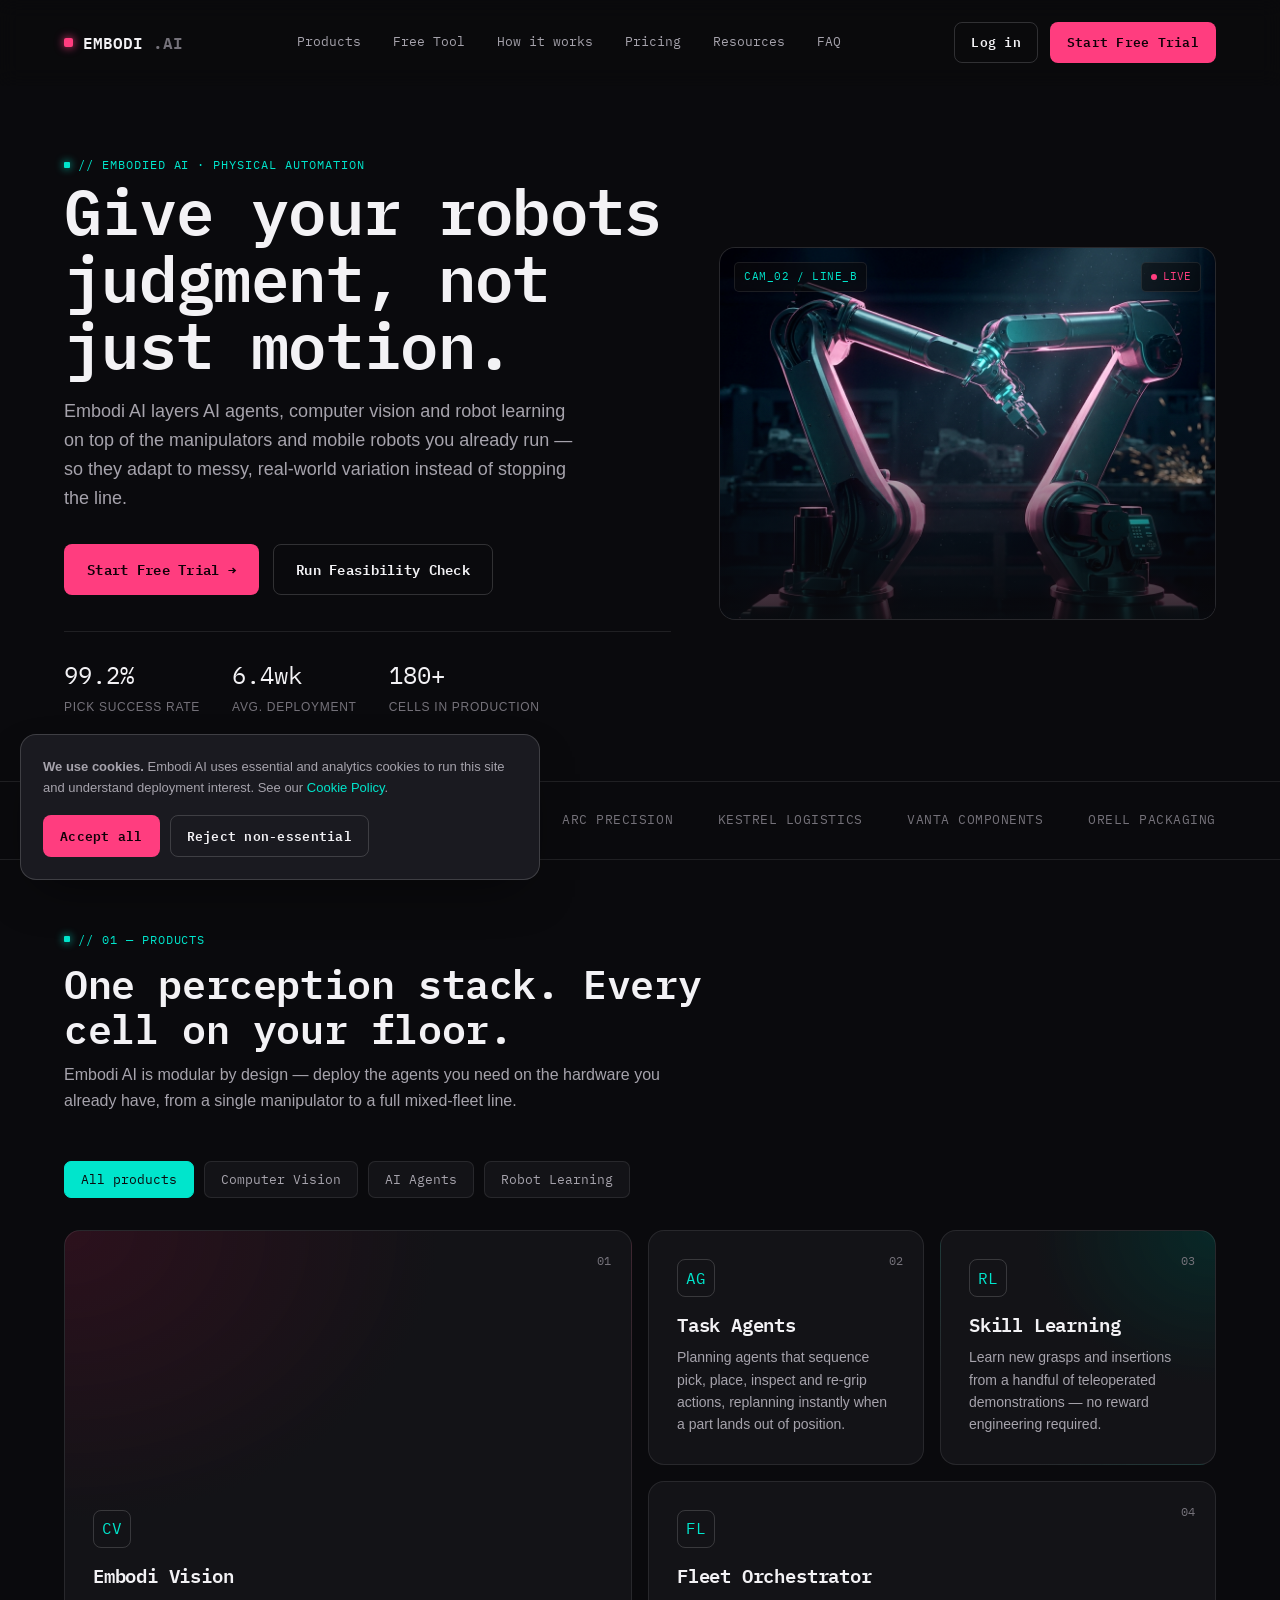
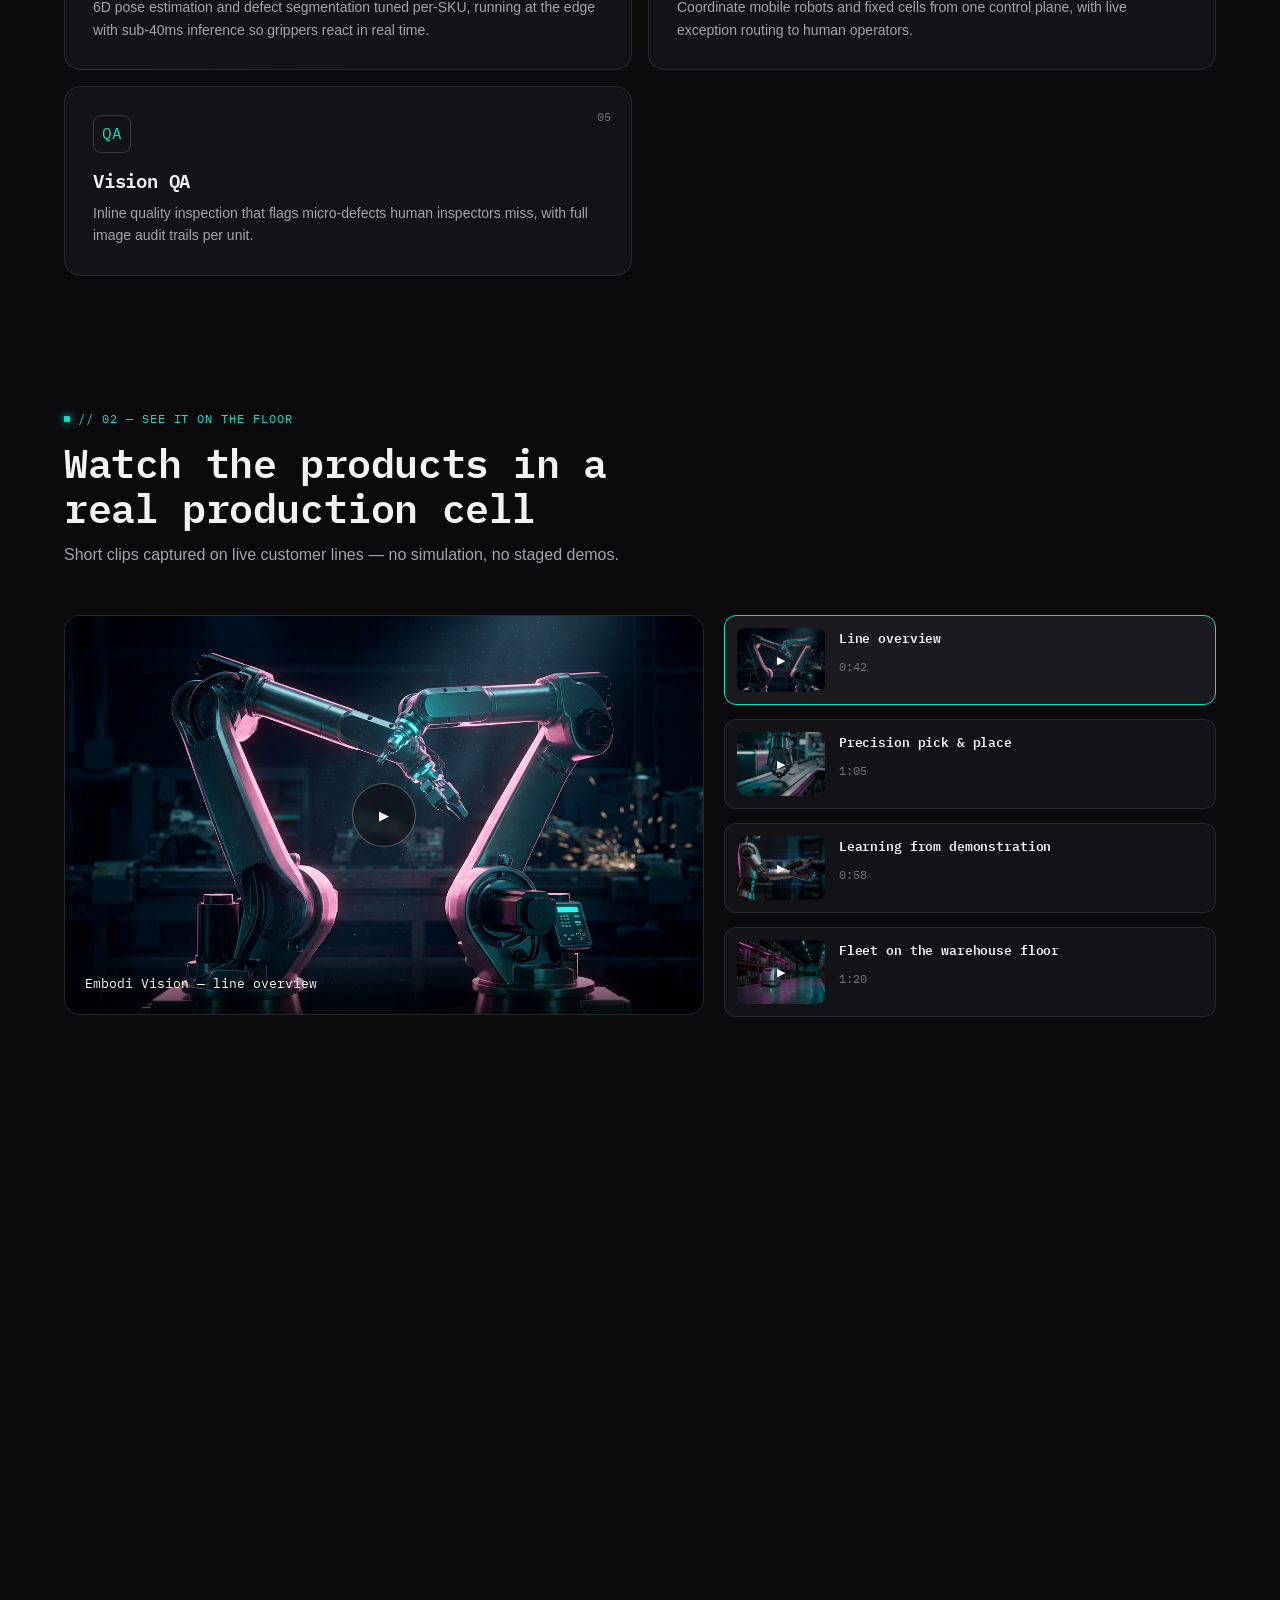
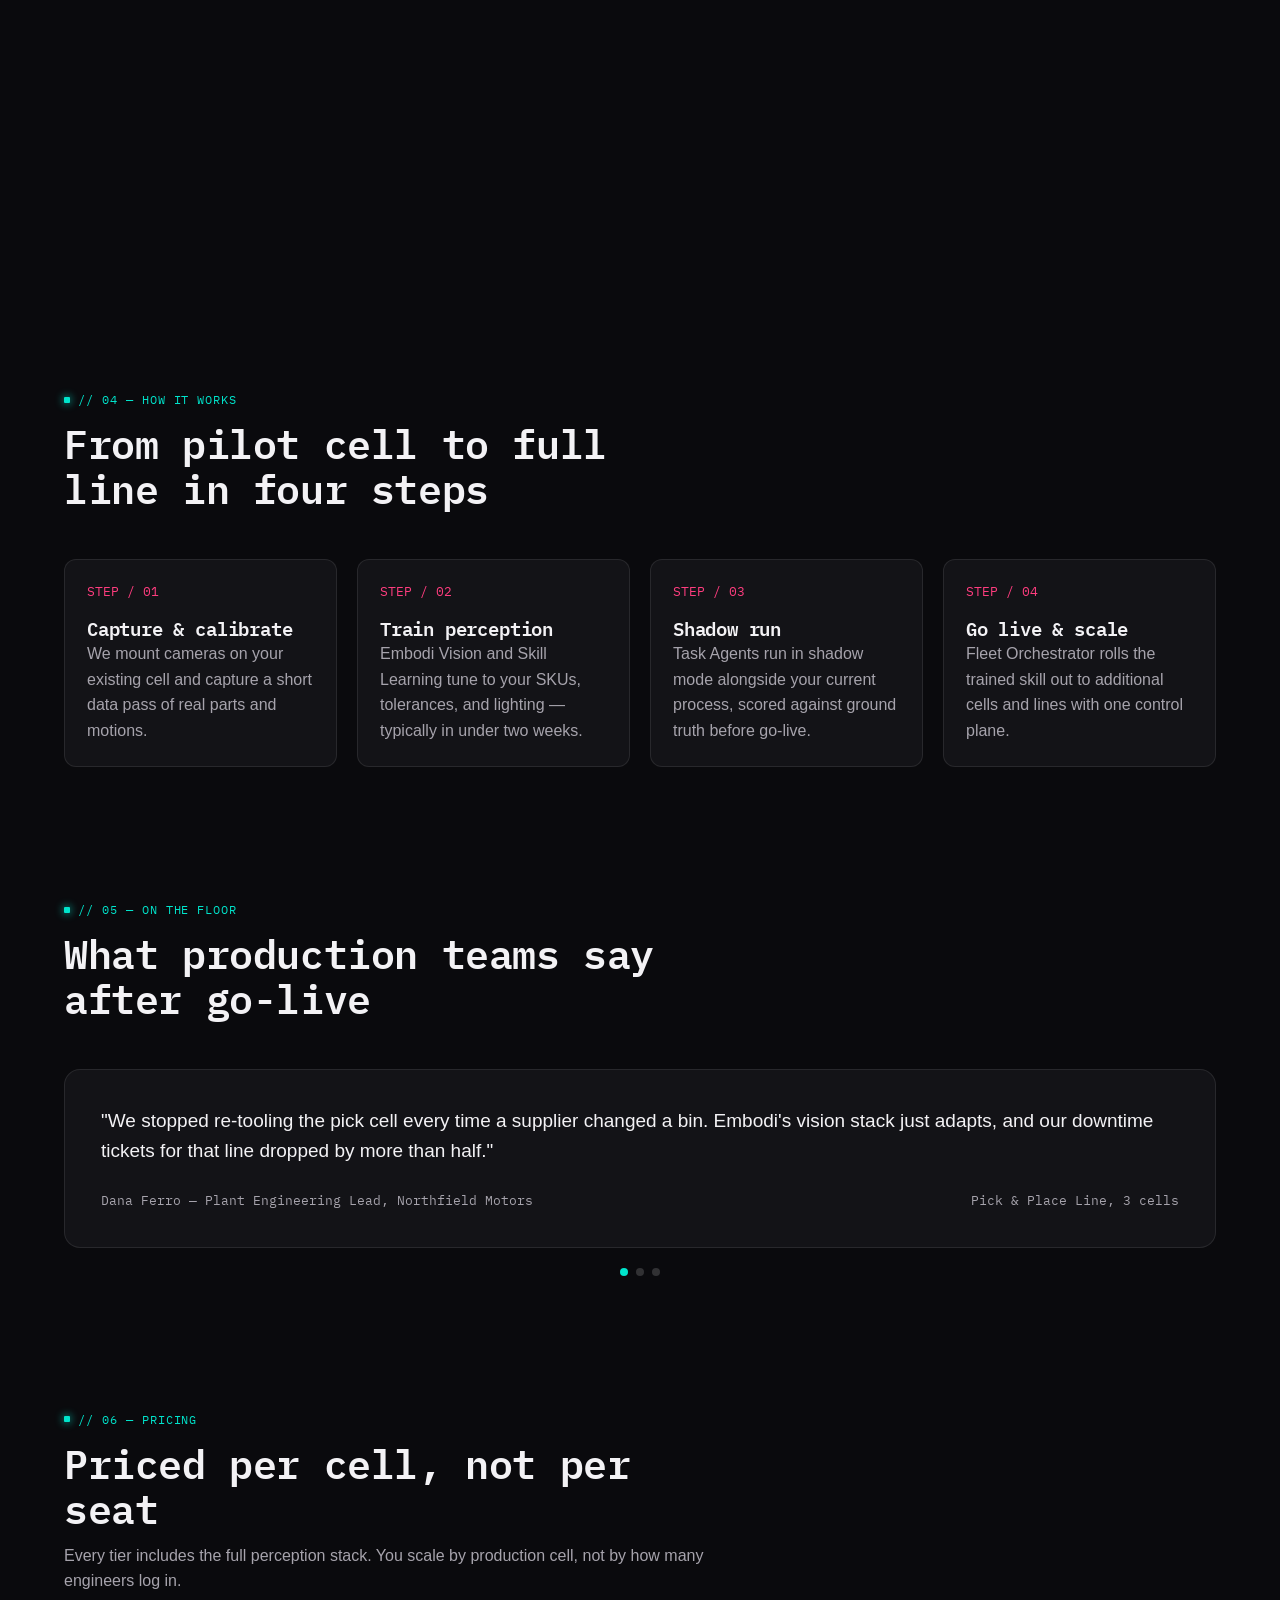
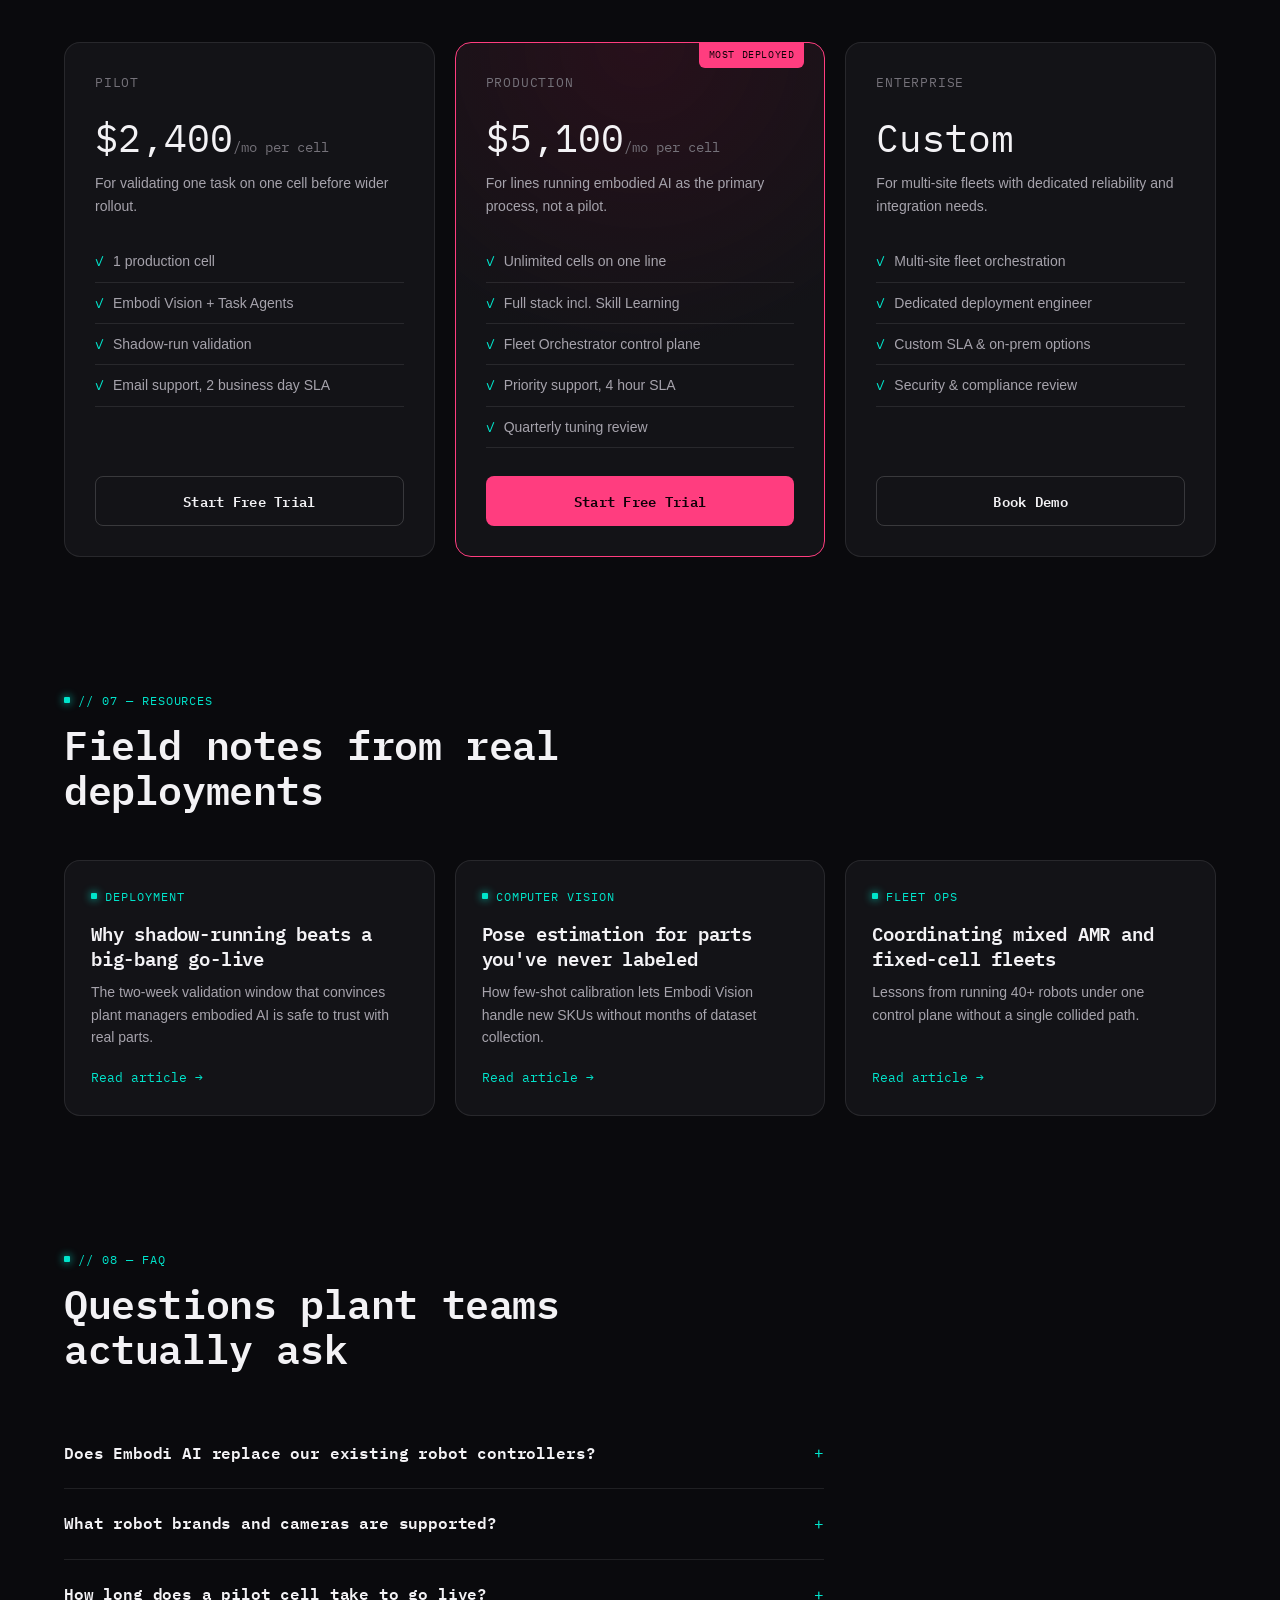
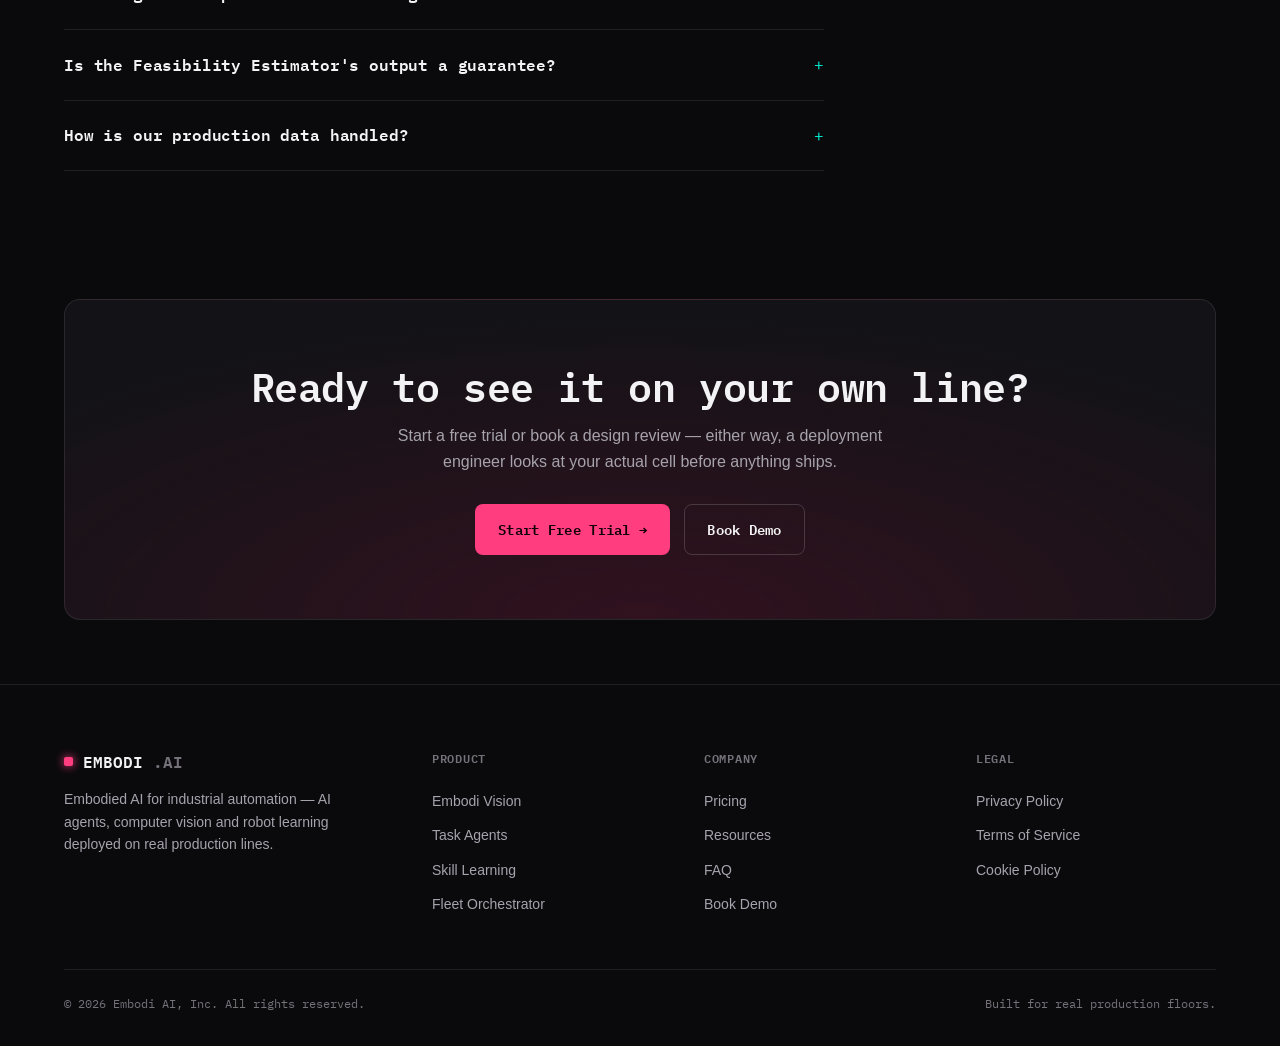
==== commit cffc60d7: "Add files via upload" ====
--- a/index.html
+++ b/index.html
@@ -134,36 +134,31 @@
         <button class="play-btn" aria-label="Play video">▶</button>
         <div class="video-caption">
           <div>
-            <span class="path">/videos/hero.mp4</span>
-            <div class="title" style="font-family:var(--mono);font-size:13px;color:#fff;margin-top:4px;">Embodi Vision — line overview</div>
+            <div class="title" style="font-family:var(--mono);font-size:13px;color:#fff;">Embodi Vision — line overview</div>
           </div>
         </div>
       </div>
 
       <div class="video-list">
-        <div class="video-thumb active" data-src="/videos/hero.mp4" data-poster="images/hero-robotics.jpg" data-label="/videos/hero.mp4" data-title="Embodi Vision — line overview">
+        <div class="video-thumb active" data-src="/videos/hero.mp4" data-poster="images/hero-robotics.jpg" data-title="Embodi Vision — line overview">
           <div class="thumb-img"><img src="images/hero-robotics.jpg" alt="Dual robotic arms on a factory line"></div>
           <div class="meta"><h4>Line overview</h4><span>0:42</span></div>
         </div>
-        <div class="video-thumb" data-src="/videos/robot-demo.mp4" data-poster="images/poster-robot-demo.jpg" data-label="/videos/robot-demo.mp4" data-title="Robot demo — precision pick & place">
+        <div class="video-thumb" data-src="/videos/robot-demo.mp4" data-poster="images/poster-robot-demo.jpg" data-title="Robot demo — precision pick & place">
           <div class="thumb-img"><img src="images/poster-robot-demo.jpg" alt="Robotic gripper picking a mechanical part off a conveyor belt"></div>
           <div class="meta"><h4>Precision pick &amp; place</h4><span>1:05</span></div>
         </div>
-        <div class="video-thumb" data-src="/videos/ai-training.mp4" data-poster="images/poster-ai-training.jpg" data-label="/videos/ai-training.mp4" data-title="AI training — learning from demonstration">
+        <div class="video-thumb" data-src="/videos/ai-training.mp4" data-poster="images/poster-ai-training.jpg" data-title="AI training — learning from demonstration">
           <div class="thumb-img"><img src="images/poster-ai-training.jpg" alt="Technician training a robot arm via demonstration"></div>
           <div class="meta"><h4>Learning from demonstration</h4><span>0:58</span></div>
         </div>
-        <div class="video-thumb" data-src="/videos/industrial-automation.mp4" data-poster="images/poster-industrial-automation.jpg" data-label="/videos/industrial-automation.mp4" data-title="Fleet orchestration — warehouse floor">
+        <div class="video-thumb" data-src="/videos/industrial-automation.mp4" data-poster="images/poster-industrial-automation.jpg" data-title="Fleet orchestration — warehouse floor">
           <div class="thumb-img"><img src="images/poster-industrial-automation.jpg" alt="Autonomous mobile robot navigating a warehouse aisle"></div>
           <div class="meta"><h4>Fleet on the warehouse floor</h4><span>1:20</span></div>
         </div>
       </div>
     </div>
 
-    <div class="video-note reveal">
-      <span>ⓘ</span>
-      <span>Video assets load from a dedicated <code>/videos</code> folder, keyed by filename (<code>hero.mp4</code>, <code>robot-demo.mp4</code>, <code>ai-training.mp4</code>, <code>industrial-automation.mp4</code>). Dropping a replacement file with the same name updates the section automatically — no code changes needed. Until a file is present, each clip gracefully shows its poster image instead of a broken player.</span>
-    </div>
   </div>
 </section>
 
@@ -206,7 +201,7 @@
         <button type="submit" class="btn btn-accent btn-block">Estimate feasibility →</button>
       </form>
       <div class="tool-output" id="tool-output">
-        <p class="placeholder">Fill in the form and run an estimate — results appear here instantly. This is a directional public preview; a full deployment assessment happens after a design review with our team.</p>
+        <p class="placeholder">Fill in the form and run an estimate — results appear here instantly. This gives you a directional read; a full deployment assessment happens after a design review with our team.</p>
       </div>
     </div>
   </div>
--- a/css/styles.css
+++ b/css/styles.css
@@ -312,6 +312,23 @@
 .auth-foot{text-align:center;font-size:13px;color:var(--text-2);margin-top:20px;}
 .auth-foot a{color:var(--accent);}
 
+/* ---------- Form messages ---------- */
+.form-msg{display:none;font-family:var(--mono);font-size:13px;padding:11px 13px;border-radius:8px;margin-bottom:16px;line-height:1.5;}
+.form-msg.show{display:block;}
+.form-msg.error{background:rgba(229,100,88,.1);border:1px solid rgba(229,100,88,.4);color:#F0958B;}
+.form-msg.success{background:rgba(0,229,204,.1);border:1px solid rgba(0,229,204,.4);color:var(--accent);}
+.field-error{font-family:var(--mono);font-size:12px;color:#F0958B;margin-top:8px;min-height:1px;}
+
+/* ---------- Verification modal ---------- */
+.modal-overlay{position:fixed;inset:0;z-index:300;background:rgba(6,6,8,.72);backdrop-filter:blur(4px);display:flex;align-items:center;justify-content:center;padding:20px;opacity:0;pointer-events:none;transition:opacity var(--dur) var(--ease);}
+.modal-overlay.show{opacity:1;pointer-events:auto;}
+.modal-card{position:relative;width:100%;max-width:420px;background:var(--surface);border:1px solid var(--border-strong);border-radius:var(--radius-lg);padding:36px;transform:translateY(10px) scale(.98);transition:transform var(--dur) var(--ease);box-shadow:0 30px 70px -20px rgba(0,0,0,.6);}
+.modal-overlay.show .modal-card{transform:translateY(0) scale(1);}
+@media (prefers-reduced-motion:reduce){.modal-card,.modal-overlay{transition:none;}}
+.modal-close{position:absolute;top:16px;right:16px;width:32px;height:32px;border-radius:7px;border:1px solid var(--border-strong);background:transparent;color:var(--text-2);font-size:18px;line-height:1;display:flex;align-items:center;justify-content:center;}
+.modal-close:hover{color:var(--text);border-color:var(--accent);}
+.code-input{font-family:var(--mono);font-size:22px;letter-spacing:.5em;text-align:center;}
+
 /* Blog article page */
 .article{max-width:700px;margin:0 auto;padding-top:150px;padding-bottom:100px;}
 .article .mono-tag{margin-bottom:20px;}
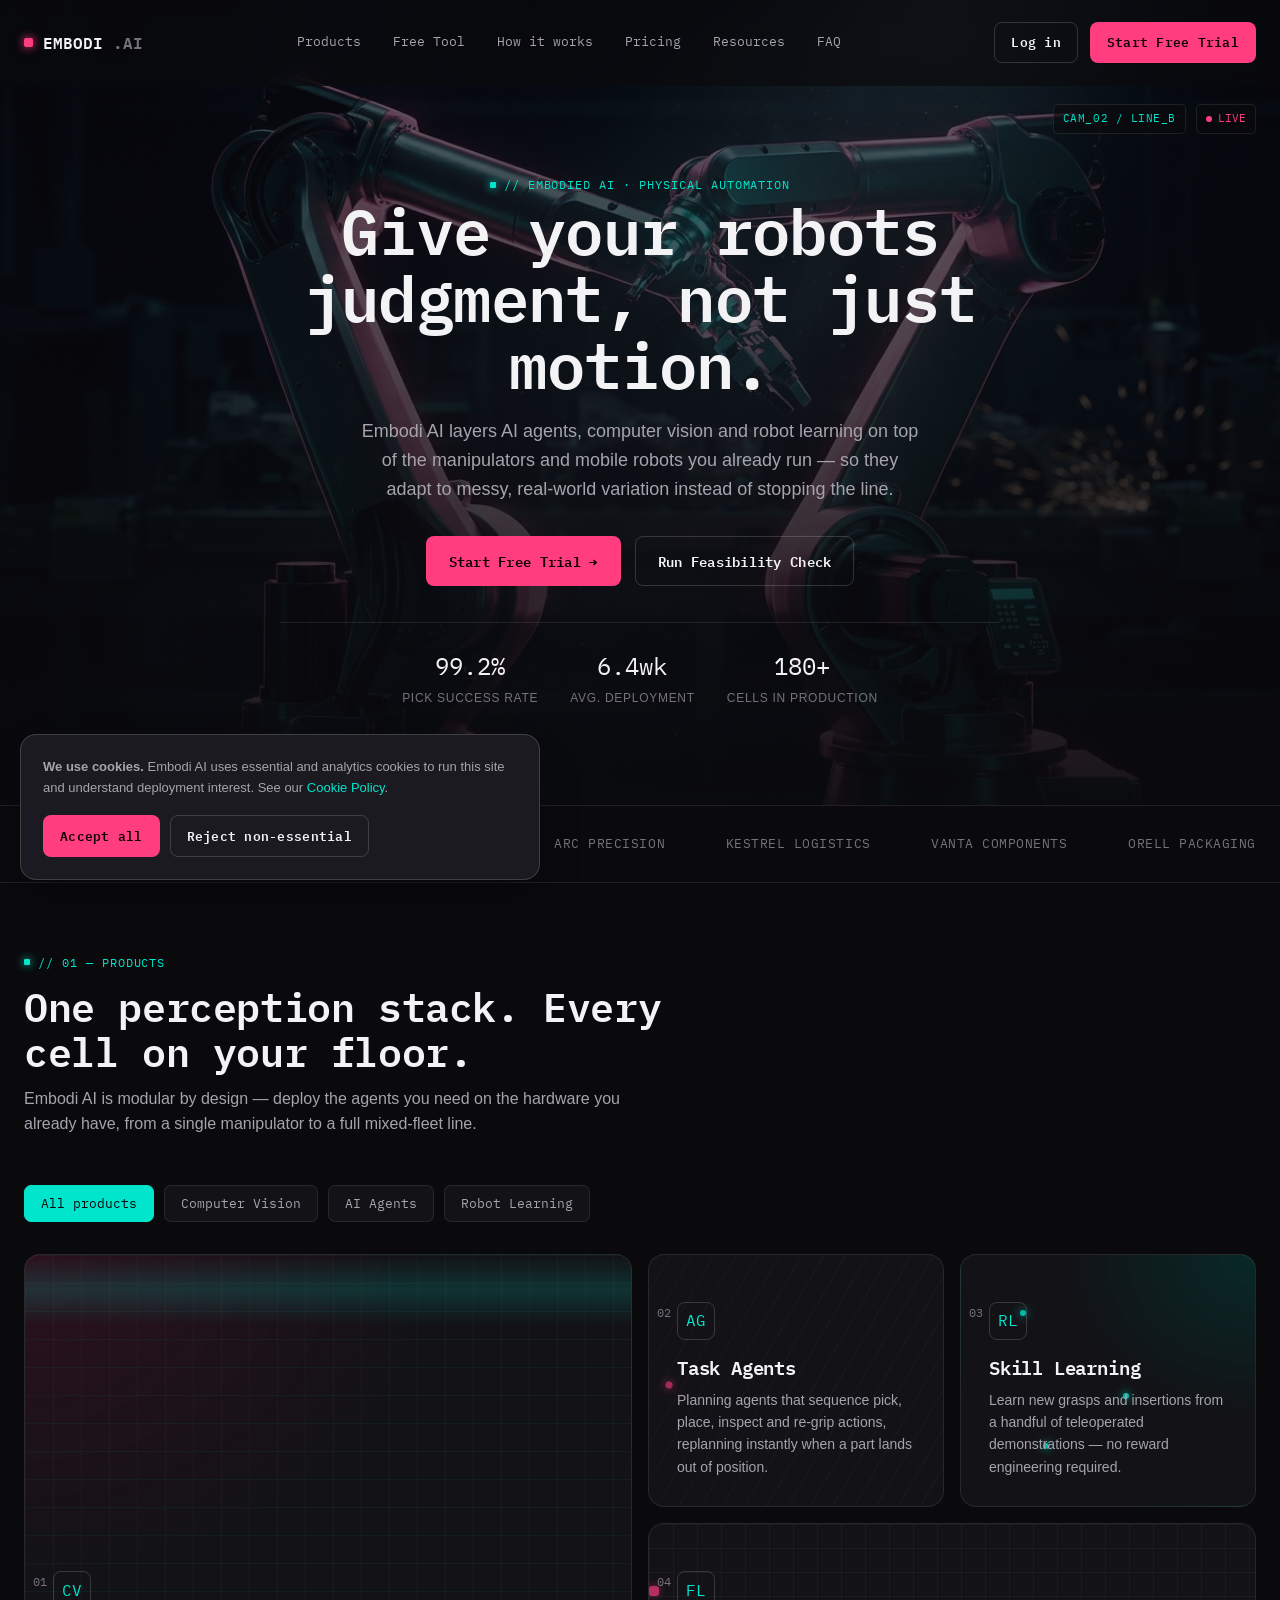
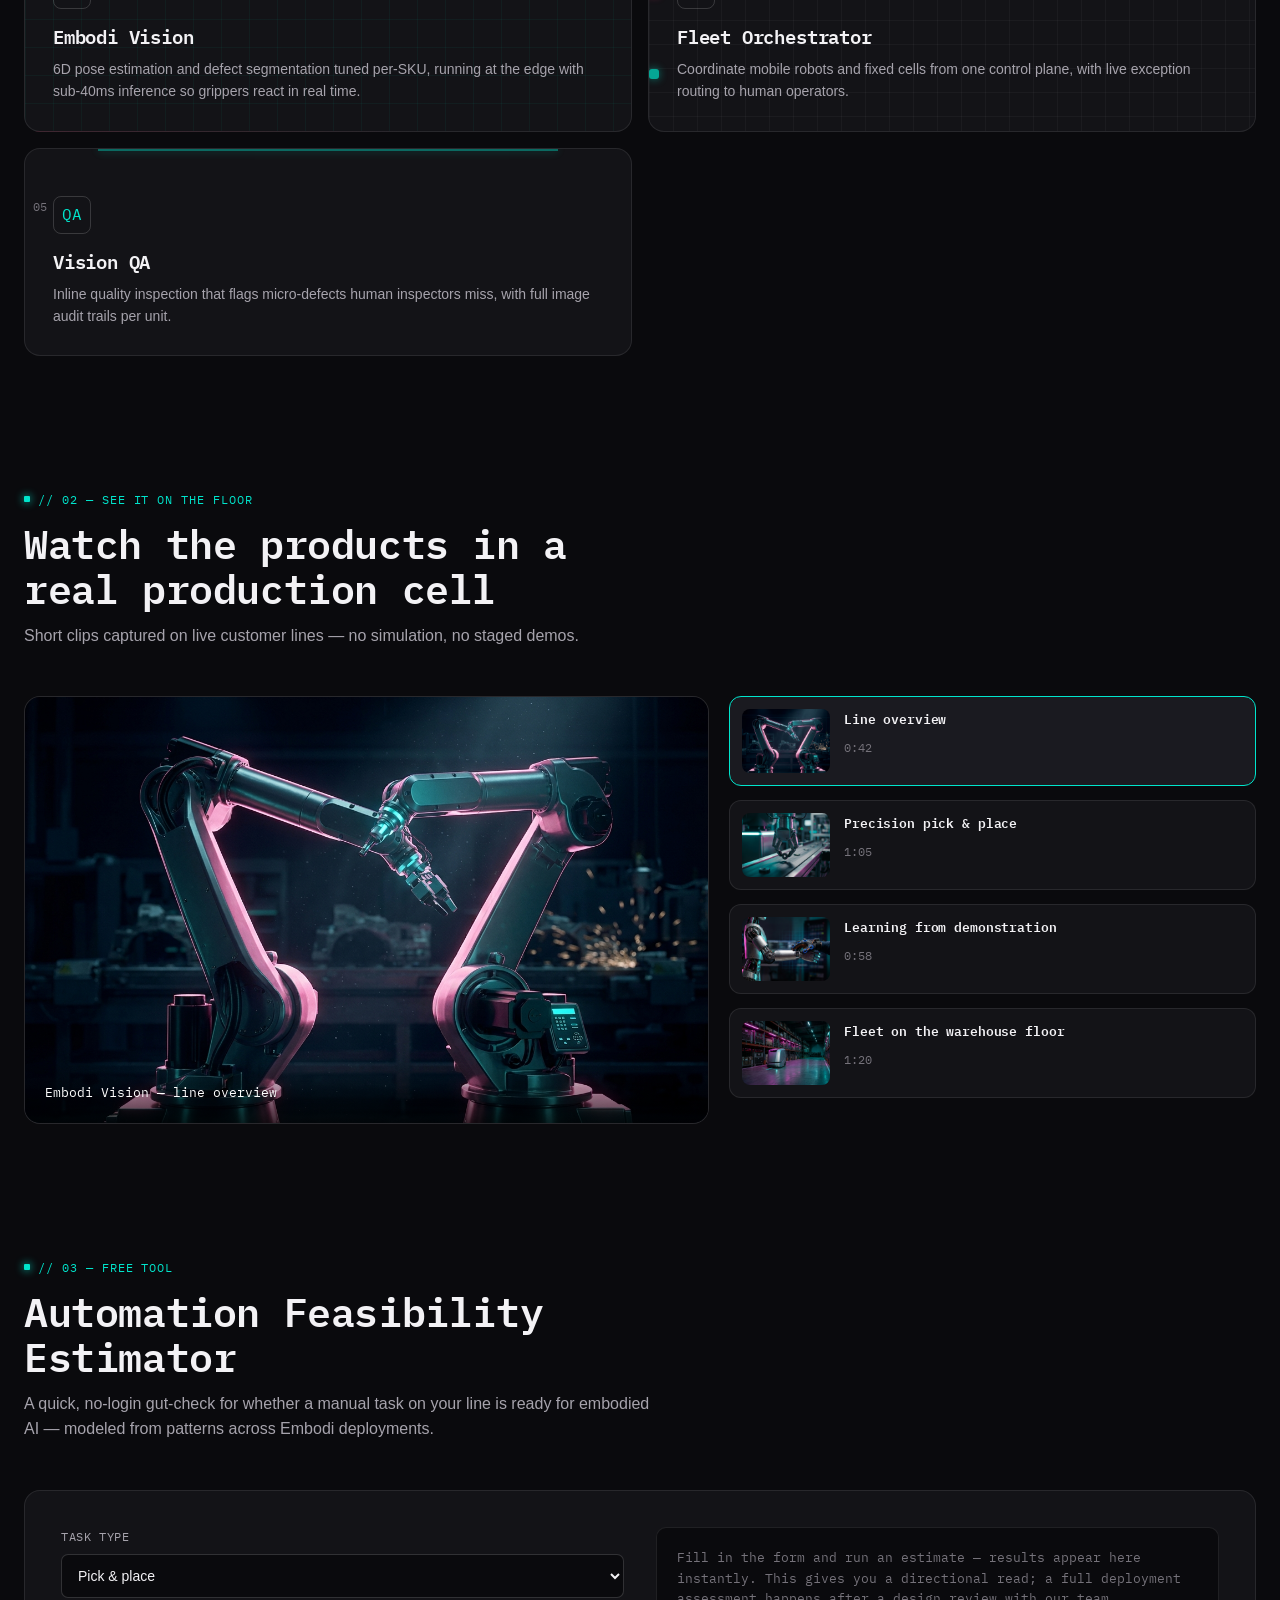
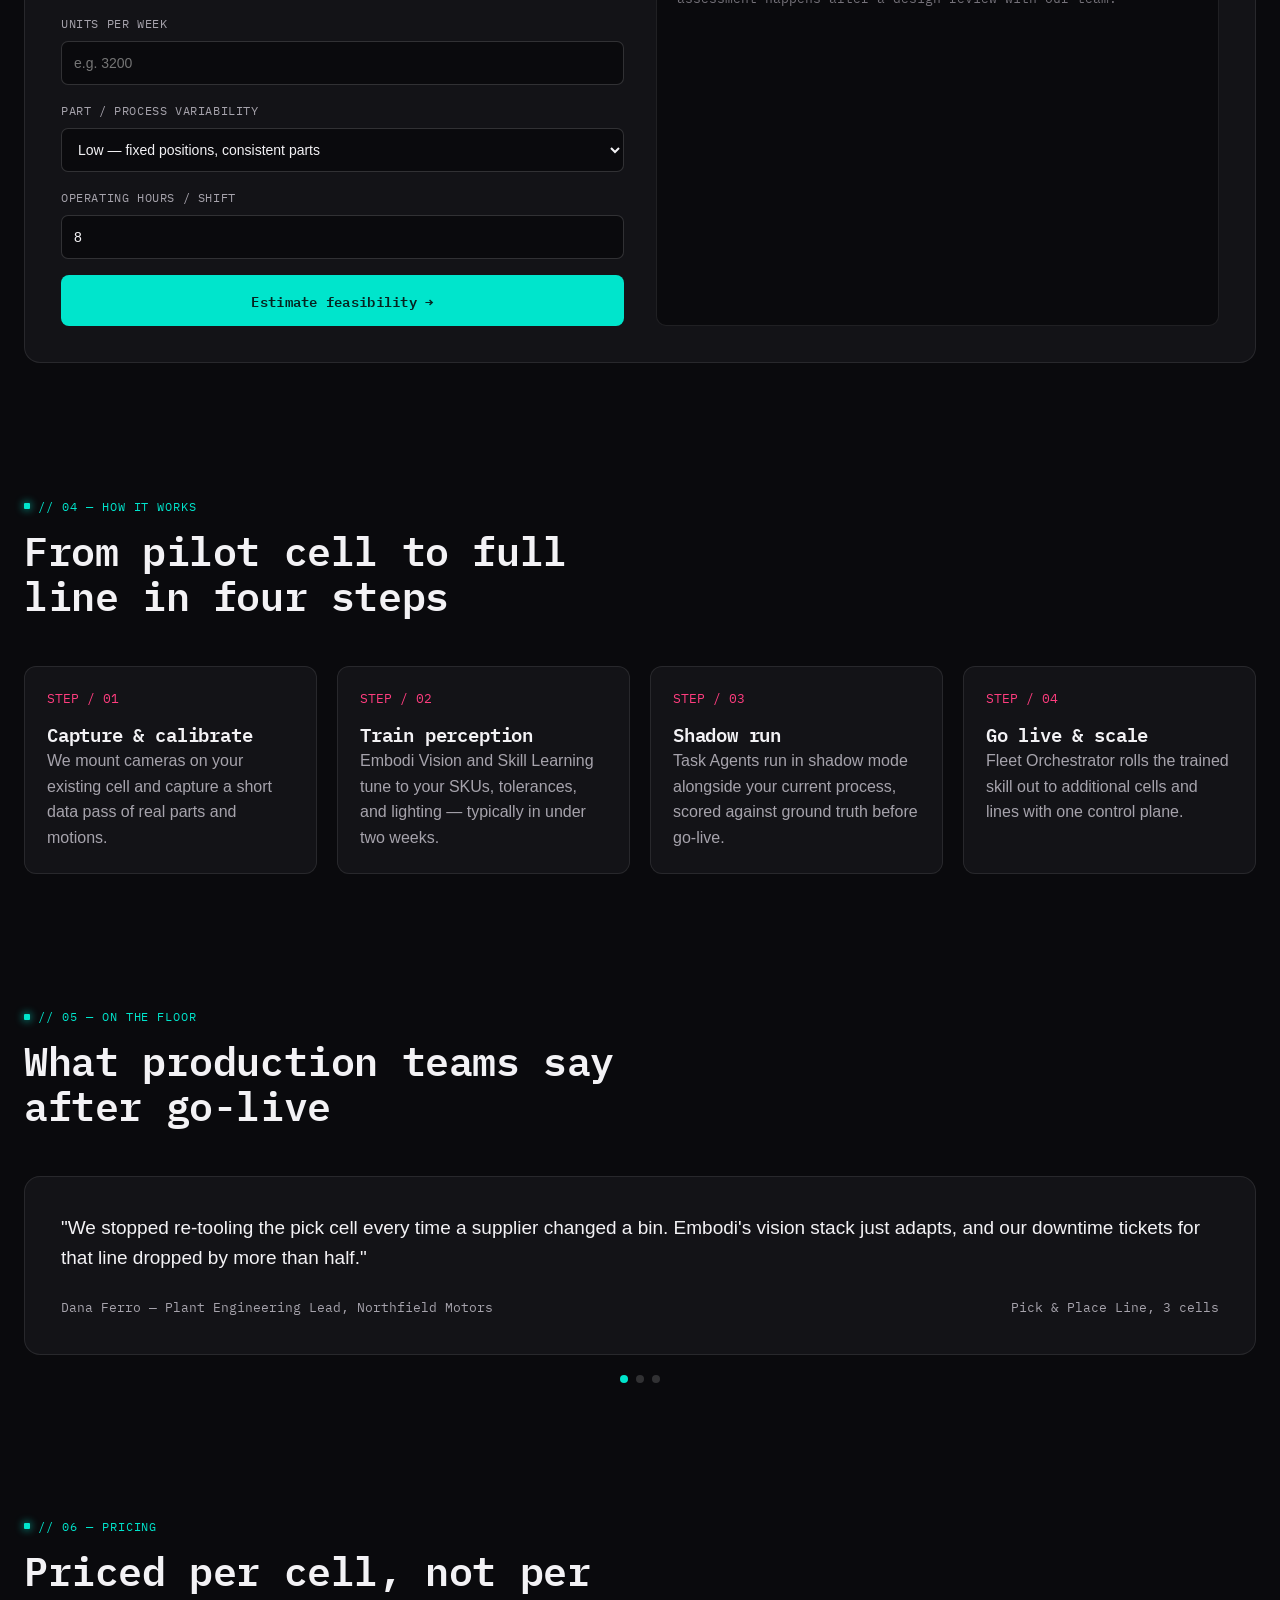
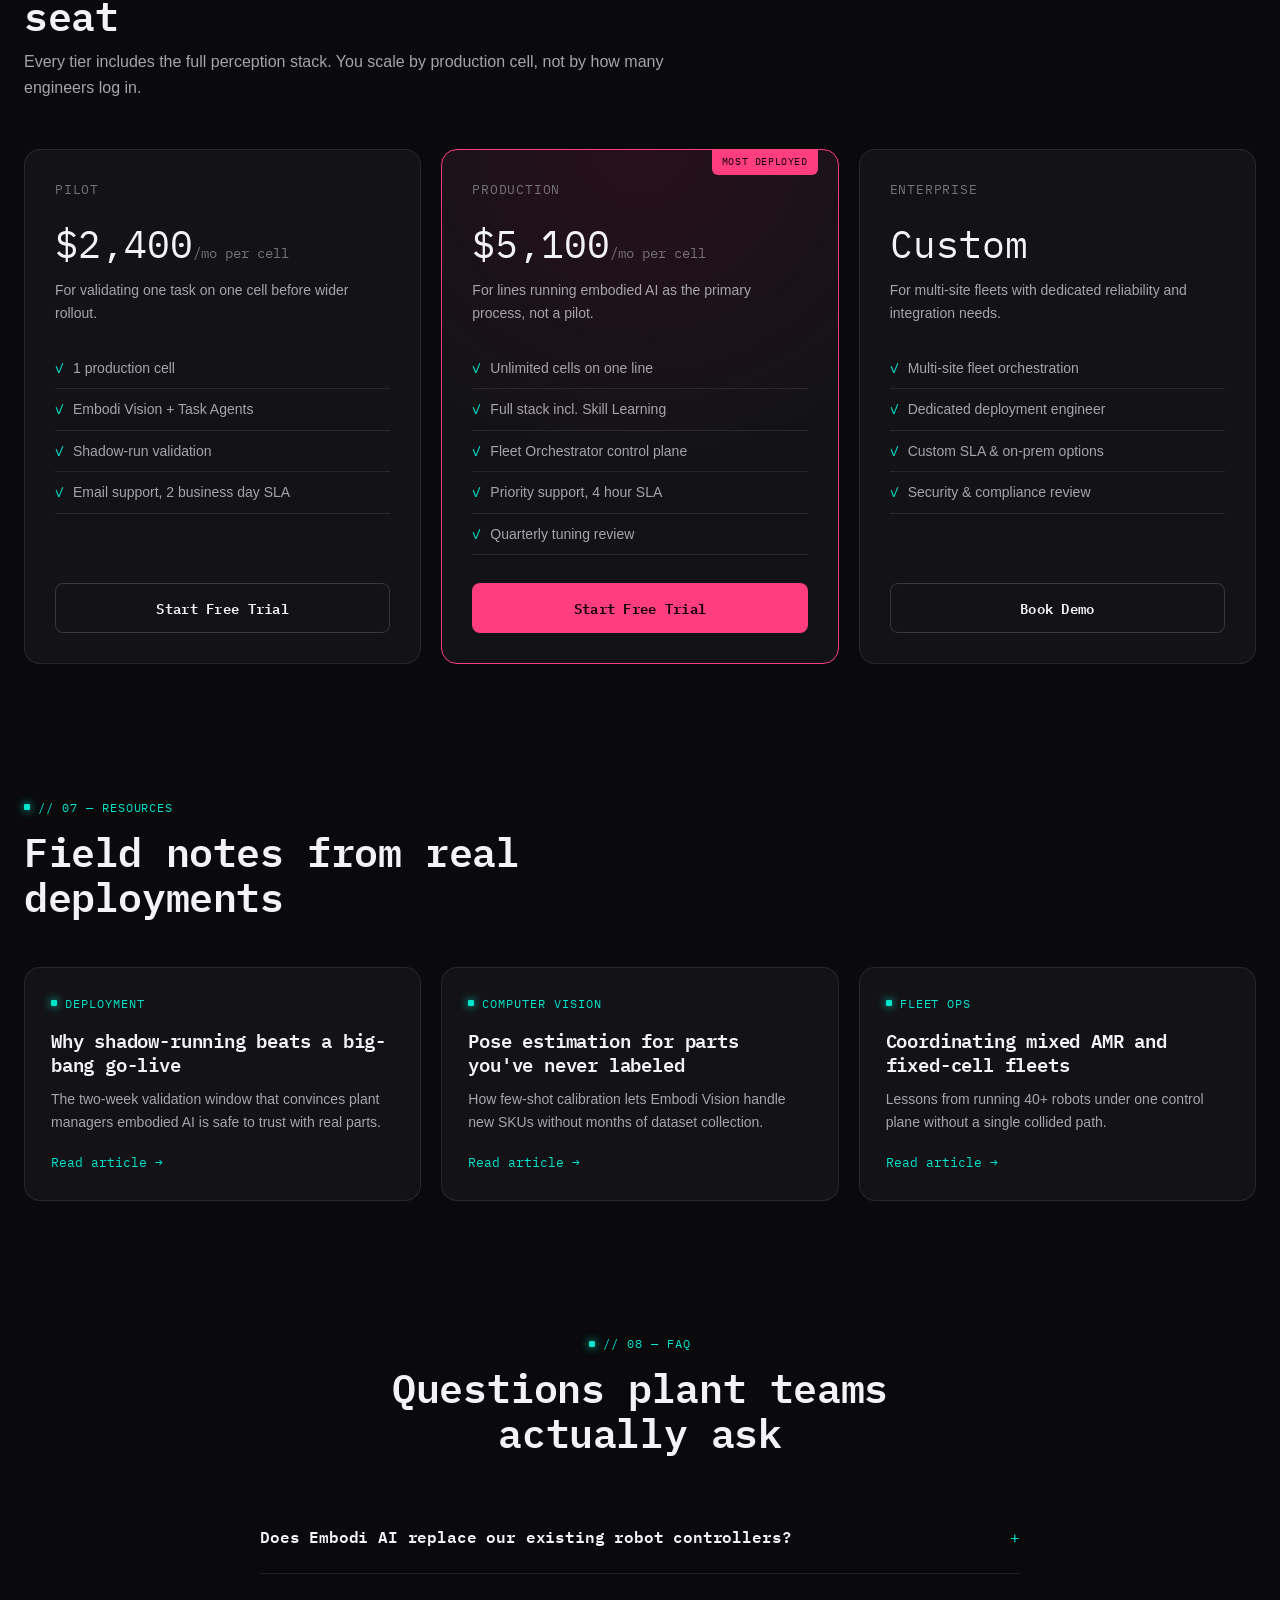
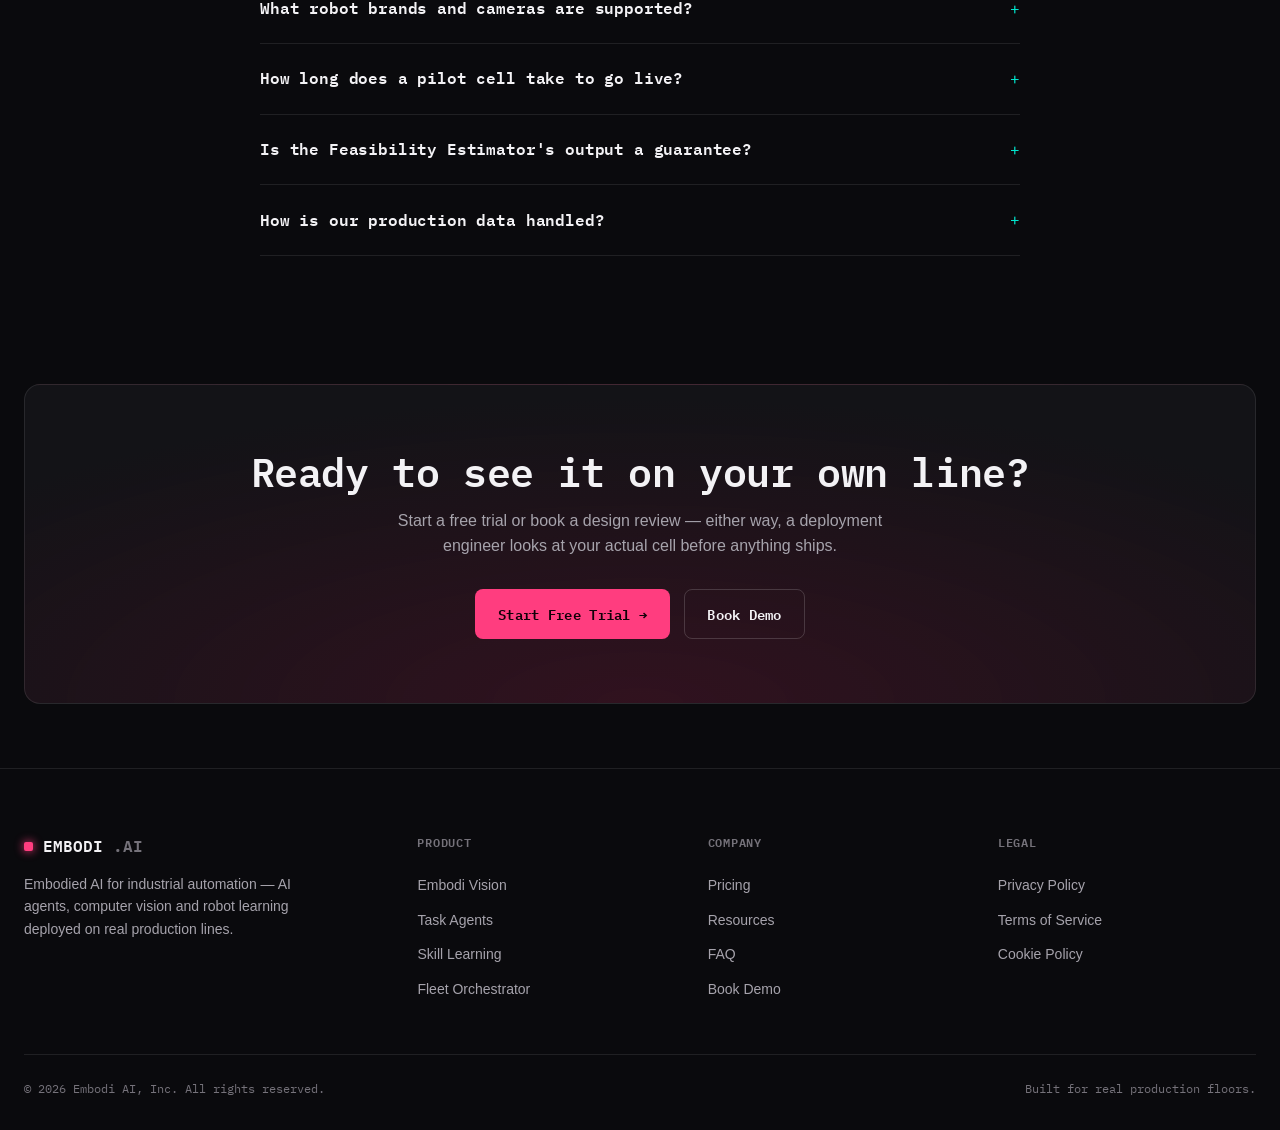
==== commit 0a153bd2: "Add files via upload" ====
--- a/index.html
+++ b/index.html
@@ -30,8 +30,18 @@
   </div>
 </nav>
 
-<header class="hero">
-  <div class="wrap hero-grid">
+<header class="hero" id="hero">
+  <video class="hero-bg-video" autoplay muted loop playsinline poster="images/hero-robotics.jpg">
+    <source src="/videos/hero-bg.mp4" type="video/mp4">
+  </video>
+  <img class="hero-bg-fallback" src="images/hero-robotics.jpg" alt="Industrial robotic arm operating on a production line under magenta and teal lighting">
+  <div class="hero-overlay"></div>
+  <div class="hero-badges">
+    <span class="frame-label">CAM_02 / LINE_B</span>
+    <span class="rec">LIVE</span>
+  </div>
+  <div class="wrap">
+   <div class="hero-grid">
     <div class="hero-copy reveal">
       <span class="mono-tag">// embodied ai · physical automation</span>
       <h1>Give your robots<br>judgment, not just motion.</h1>
@@ -46,11 +56,7 @@
         <div><span class="num">180+</span><span class="lbl">Cells in production</span></div>
       </div>
     </div>
-    <div class="hero-visual reveal">
-      <span class="frame-label">CAM_02 / LINE_B</span>
-      <span class="rec">LIVE</span>
-      <img src="images/hero-robotics.jpg" alt="Industrial robotic arm operating on a production line under magenta and teal lighting">
-    </div>
+   </div>
   </div>
 </header>
 
@@ -82,31 +88,36 @@
     </div>
 
     <div class="bento reveal">
-      <div class="bento-card c-1 glow" data-category="vision">
+      <div class="bento-card c-1 glow anim-vision" data-category="vision">
+        <span class="card-bg" aria-hidden="true"><span class="scan-line"></span></span>
         <span class="idx">01</span>
         <div class="icon">CV</div>
         <h3>Embodi Vision</h3>
         <p>6D pose estimation and defect segmentation tuned per-SKU, running at the edge with sub-40ms inference so grippers react in real time.</p>
       </div>
-      <div class="bento-card c-3" data-category="agents">
+      <div class="bento-card c-3 anim-agents" data-category="agents">
+        <span class="card-bg" aria-hidden="true"><span class="path-dot"></span></span>
         <span class="idx">02</span>
         <div class="icon">AG</div>
         <h3>Task Agents</h3>
         <p>Planning agents that sequence pick, place, inspect and re-grip actions, replanning instantly when a part lands out of position.</p>
       </div>
-      <div class="bento-card c-3 glow-accent" data-category="learning">
+      <div class="bento-card c-3 glow-accent anim-learning" data-category="learning">
+        <span class="card-bg" aria-hidden="true"><span class="node n1"></span><span class="node n2"></span><span class="node n3"></span></span>
         <span class="idx">03</span>
         <div class="icon">RL</div>
         <h3>Skill Learning</h3>
         <p>Learn new grasps and insertions from a handful of teleoperated demonstrations — no reward engineering required.</p>
       </div>
-      <div class="bento-card c-2" data-category="agents">
+      <div class="bento-card c-2 anim-fleet" data-category="agents">
+        <span class="card-bg" aria-hidden="true"><span class="bot b1"></span><span class="bot b2"></span></span>
         <span class="idx">04</span>
         <div class="icon">FL</div>
         <h3>Fleet Orchestrator</h3>
         <p>Coordinate mobile robots and fixed cells from one control plane, with live exception routing to human operators.</p>
       </div>
-      <div class="bento-card c-2" data-category="vision">
+      <div class="bento-card c-2 anim-qa" data-category="vision">
+        <span class="card-bg" aria-hidden="true"><span class="scan-frame"></span></span>
         <span class="idx">05</span>
         <div class="icon">QA</div>
         <h3>Vision QA</h3>
@@ -127,11 +138,9 @@
 
     <div class="video-showcase reveal">
       <div class="video-primary" id="video-primary">
-        <img class="poster-img" src="images/hero-robotics.jpg" alt="Preview frame of Embodi AI robotic pick and place demo">
-        <video preload="none" playsinline muted loop poster="images/hero-robotics.jpg">
+        <video autoplay muted loop playsinline poster="images/hero-robotics.jpg">
           <source src="/videos/hero.mp4" type="video/mp4">
         </video>
-        <button class="play-btn" aria-label="Play video">▶</button>
         <div class="video-caption">
           <div>
             <div class="title" style="font-family:var(--mono);font-size:13px;color:#fff;">Embodi Vision — line overview</div>
@@ -141,19 +150,19 @@
 
       <div class="video-list">
         <div class="video-thumb active" data-src="/videos/hero.mp4" data-poster="images/hero-robotics.jpg" data-title="Embodi Vision — line overview">
-          <div class="thumb-img"><img src="images/hero-robotics.jpg" alt="Dual robotic arms on a factory line"></div>
+          <div class="thumb-img"><video autoplay muted loop playsinline poster="images/hero-robotics.jpg"><source src="/videos/hero.mp4" type="video/mp4"></video></div>
           <div class="meta"><h4>Line overview</h4><span>0:42</span></div>
         </div>
         <div class="video-thumb" data-src="/videos/robot-demo.mp4" data-poster="images/poster-robot-demo.jpg" data-title="Robot demo — precision pick & place">
-          <div class="thumb-img"><img src="images/poster-robot-demo.jpg" alt="Robotic gripper picking a mechanical part off a conveyor belt"></div>
+          <div class="thumb-img"><video autoplay muted loop playsinline poster="images/poster-robot-demo.jpg"><source src="/videos/robot-demo.mp4" type="video/mp4"></video></div>
           <div class="meta"><h4>Precision pick &amp; place</h4><span>1:05</span></div>
         </div>
         <div class="video-thumb" data-src="/videos/ai-training.mp4" data-poster="images/poster-ai-training.jpg" data-title="AI training — learning from demonstration">
-          <div class="thumb-img"><img src="images/poster-ai-training.jpg" alt="Technician training a robot arm via demonstration"></div>
+          <div class="thumb-img"><video autoplay muted loop playsinline poster="images/poster-ai-training.jpg"><source src="/videos/ai-training.mp4" type="video/mp4"></video></div>
           <div class="meta"><h4>Learning from demonstration</h4><span>0:58</span></div>
         </div>
         <div class="video-thumb" data-src="/videos/industrial-automation.mp4" data-poster="images/poster-industrial-automation.jpg" data-title="Fleet orchestration — warehouse floor">
-          <div class="thumb-img"><img src="images/poster-industrial-automation.jpg" alt="Autonomous mobile robot navigating a warehouse aisle"></div>
+          <div class="thumb-img"><video autoplay muted loop playsinline poster="images/poster-industrial-automation.jpg"><source src="/videos/industrial-automation.mp4" type="video/mp4"></video></div>
           <div class="meta"><h4>Fleet on the warehouse floor</h4><span>1:20</span></div>
         </div>
       </div>
@@ -335,7 +344,7 @@
       <span class="mono-tag">// 08 — faq</span>
       <h2>Questions plant teams actually ask</h2>
     </div>
-    <div class="reveal" style="max-width:760px;">
+    <div class="reveal" style="max-width:760px;margin:0 auto;">
       <div class="faq-item">
         <div class="faq-q"><h3>Does Embodi AI replace our existing robot controllers?</h3><span class="plus">+</span></div>
         <div class="faq-a"><p>No. Embodi AI runs alongside your existing PLCs and robot controllers as a perception and decision layer, sending standard motion commands your hardware already understands.</p></div>
--- a/css/styles.css
+++ b/css/styles.css
@@ -23,7 +23,7 @@
   --radius:10px;
   --radius-lg:16px;
   --space-1:4px;--space-2:8px;--space-3:12px;--space-4:16px;--space-5:24px;--space-6:32px;--space-7:48px;--space-8:64px;
-  --max:1200px;
+  --max:1760px;
   --dur:220ms;
   --ease:cubic-bezier(.16,.84,.44,1);
 }
@@ -74,6 +74,8 @@
 p{color:var(--text-2);}
 
 .section-head{max-width:640px;margin-bottom:var(--space-7);}
+#faq .section-head{margin-left:auto;margin-right:auto;text-align:center;}
+#faq .section-head .mono-tag{justify-content:center;}
 .section-head .mono-tag{margin-bottom:var(--space-3);}
 .section-head h2{margin-bottom:var(--space-3);}
 .section-head p{font-size:16px;}
@@ -124,22 +126,27 @@
 }
 
 /* ---------- Hero ---------- */
-.hero{padding-top:150px;padding-bottom:var(--space-8);position:relative;}
-.hero-grid{display:grid;grid-template-columns:1.1fr .9fr;gap:48px;align-items:center;}
-@media (max-width:900px){.hero-grid{grid-template-columns:1fr;gap:36px;}}
-.hero-copy p.lead{font-size:18px;margin:20px 0 32px;max-width:520px;}
-.hero-actions{display:flex;gap:14px;flex-wrap:wrap;margin-bottom:36px;}
-.hero-stats{display:flex;gap:32px;flex-wrap:wrap;border-top:1px solid var(--border);padding-top:24px;}
+.hero{padding-top:170px;padding-bottom:96px;position:relative;overflow:hidden;isolation:isolate;min-height:640px;display:flex;align-items:center;}
+.hero-bg-video,.hero-bg-fallback{position:absolute;inset:0;width:100%;height:100%;object-fit:cover;z-index:-2;}
+.hero-bg-video{opacity:1;transition:opacity var(--dur) var(--ease);}
+.hero.video-error .hero-bg-video{opacity:0;}
+.hero-overlay{position:absolute;inset:0;z-index:-1;background:linear-gradient(180deg,rgba(10,10,13,.6) 0%,rgba(10,10,13,.72) 45%,rgba(10,10,13,.94) 100%);}
+.hero-badges{position:absolute;top:104px;right:24px;z-index:2;display:flex;gap:10px;}
+@media (max-width:640px){.hero-badges{top:88px;}}
+.hero-grid{display:block;max-width:720px;margin:0 auto;position:relative;z-index:1;text-align:center;}
+.hero-copy .mono-tag{justify-content:center;}
+.hero-copy p.lead{font-size:18px;margin:20px auto 32px;max-width:560px;}
+.hero-actions{display:flex;gap:14px;flex-wrap:wrap;margin-bottom:36px;justify-content:center;}
+.hero-stats{display:flex;gap:32px;flex-wrap:wrap;border-top:1px solid var(--border);padding-top:24px;justify-content:center;}
+.hero-stats div{align-items:center;}
 .hero-stats div{display:flex;flex-direction:column;gap:4px;}
 .hero-stats .num{font-family:var(--mono);font-size:24px;color:var(--text);}
 .hero-stats .lbl{font-size:12px;color:var(--text-3);text-transform:uppercase;letter-spacing:.06em;}
-.hero-visual{position:relative;border:1px solid var(--border);border-radius:var(--radius-lg);overflow:hidden;background:var(--surface);}
-.hero-visual img{width:100%;height:100%;object-fit:cover;aspect-ratio:4/3;}
-.hero-visual::after{content:'';position:absolute;inset:0;background:linear-gradient(180deg,rgba(10,10,13,0) 40%,rgba(10,10,13,.85));}
-.hero-visual .frame-label{position:absolute;top:14px;left:14px;z-index:2;font-family:var(--mono);font-size:11px;color:var(--accent);background:rgba(10,10,13,.6);padding:5px 9px;border:1px solid var(--border);border-radius:5px;letter-spacing:.05em;}
-.hero-visual .rec{position:absolute;top:14px;right:14px;z-index:2;font-family:var(--mono);font-size:11px;color:var(--primary);display:flex;align-items:center;gap:6px;background:rgba(10,10,13,.6);padding:5px 9px;border:1px solid var(--border);border-radius:5px;}
-.hero-visual .rec::before{content:'';width:6px;height:6px;border-radius:50%;background:var(--primary);animation:pulse 1.4s infinite;}
+.frame-label{font-family:var(--mono);font-size:11px;color:var(--accent);background:rgba(10,10,13,.6);padding:5px 9px;border:1px solid var(--border);border-radius:5px;letter-spacing:.05em;}
+.rec{font-family:var(--mono);font-size:11px;color:var(--primary);display:flex;align-items:center;gap:6px;background:rgba(10,10,13,.6);padding:5px 9px;border:1px solid var(--border);border-radius:5px;}
+.rec::before{content:'';width:6px;height:6px;border-radius:50%;background:var(--primary);animation:pulse 1.4s infinite;}
 @keyframes pulse{0%,100%{opacity:1;}50%{opacity:.3;}}
+@media (max-width:640px){.hero{min-height:560px;padding-top:140px;}}
 
 .logo-strip{border-top:1px solid var(--border);border-bottom:1px solid var(--border);padding:28px 0;}
 .logo-strip .wrap{display:flex;align-items:center;justify-content:space-between;flex-wrap:wrap;gap:20px;}
@@ -169,6 +176,44 @@
 .bento-card.glow{background:radial-gradient(120% 120% at 0% 0%, rgba(255,61,127,.14), var(--surface) 55%);}
 .bento-card.glow-accent{background:radial-gradient(120% 120% at 100% 0%, rgba(0,229,204,.14), var(--surface) 55%);}
 
+/* Per-card background robotics-themed animation overlays. Content (.idx, .icon, h3, p) stays layered above via z-index. */
+.bento-card .card-bg{position:absolute;inset:0;overflow:hidden;pointer-events:none;z-index:0;}
+.bento-card .idx,.bento-card .icon,.bento-card h3,.bento-card p{position:relative;z-index:1;}
+
+/* 01 — Embodi Vision: camera scan grid with sweeping scan line */
+.anim-vision .card-bg{background-image:linear-gradient(rgba(0,229,204,.07) 1px,transparent 1px),linear-gradient(90deg,rgba(0,229,204,.07) 1px,transparent 1px);background-size:28px 28px;opacity:.7;}
+.anim-vision .scan-line{position:absolute;left:0;right:0;height:70px;background:linear-gradient(180deg,transparent,rgba(0,229,204,.22),transparent);animation:scanSweep 4.5s ease-in-out infinite;}
+@keyframes scanSweep{0%{top:-20%;}50%{top:100%;}100%{top:-20%;}}
+
+/* 02 — Task Agents: planning path with a traveling waypoint dot */
+.anim-agents .card-bg{background-image:repeating-linear-gradient(120deg,transparent 0 18px,rgba(255,61,127,.10) 18px 19px);opacity:.6;}
+.anim-agents .path-dot{position:absolute;width:7px;height:7px;border-radius:50%;background:var(--primary);box-shadow:0 0 10px var(--primary);offset-path:path('M 20 130 C 60 40, 150 40, 190 100 S 260 160, 210 60');animation:travelPath 5s linear infinite;}
+@keyframes travelPath{0%{offset-distance:0%;opacity:0;}8%{opacity:1;}92%{opacity:1;}100%{offset-distance:100%;opacity:0;}}
+
+/* 03 — Skill Learning: pulsing neural nodes/connections */
+.anim-learning .card-bg{opacity:.8;}
+.anim-learning .node{position:absolute;width:6px;height:6px;border-radius:50%;background:var(--accent);box-shadow:0 0 8px var(--accent);animation:nodePulse 2.6s ease-in-out infinite;}
+.anim-learning .n1{top:22%;left:20%;animation-delay:0s;}
+.anim-learning .n2{top:55%;left:55%;animation-delay:.7s;}
+.anim-learning .n3{top:75%;left:28%;animation-delay:1.4s;}
+@keyframes nodePulse{0%,100%{transform:scale(1);opacity:.5;}50%{transform:scale(2.6);opacity:1;}}
+
+/* 04 — Fleet Orchestrator: small AMR bots gliding across a warehouse-floor grid */
+.anim-fleet .card-bg{background-image:linear-gradient(rgba(255,255,255,.05) 1px,transparent 1px),linear-gradient(90deg,rgba(255,255,255,.05) 1px,transparent 1px);background-size:24px 24px;opacity:.7;}
+.anim-fleet .bot{position:absolute;width:10px;height:10px;border-radius:3px;background:var(--accent);box-shadow:0 0 8px rgba(0,229,204,.7);top:70%;animation:botDrive 6s linear infinite;}
+.anim-fleet .b1{animation-delay:0s;}
+.anim-fleet .b2{background:var(--primary);box-shadow:0 0 8px rgba(255,61,127,.7);top:30%;animation-delay:3s;}
+@keyframes botDrive{0%{left:-5%;opacity:0;}6%{opacity:1;}94%{opacity:1;}100%{left:105%;opacity:0;}}
+
+/* 05 — Vision QA: inspection scan frame ticking down with corner brackets */
+.anim-qa .card-bg{opacity:.75;}
+.anim-qa .scan-frame{position:absolute;left:12%;right:12%;height:2px;background:rgba(0,229,204,.55);box-shadow:0 0 8px rgba(0,229,204,.5);animation:qaScan 3.2s ease-in-out infinite;}
+@keyframes qaScan{0%,100%{top:18%;}50%{top:72%;}}
+
+@media (prefers-reduced-motion:reduce){
+  .anim-vision .scan-line,.anim-agents .path-dot,.anim-learning .node,.anim-fleet .bot,.anim-qa .scan-frame{animation:none;}
+}
+
 /* ---------- Product / video section ---------- */
 .product-tabs{display:flex;gap:10px;flex-wrap:wrap;margin-bottom:32px;}
 .product-tab{font-family:var(--mono);font-size:13px;padding:9px 16px;border:1px solid var(--border);border-radius:7px;color:var(--text-2);background:var(--surface);transition:all var(--dur);}
@@ -177,22 +222,15 @@
 .video-showcase{display:grid;grid-template-columns:1.3fr 1fr;gap:20px;}
 @media (max-width:900px){.video-showcase{grid-template-columns:1fr;}}
 .video-primary{position:relative;border-radius:var(--radius-lg);overflow:hidden;border:1px solid var(--border);background:var(--surface);aspect-ratio:16/10;}
-.video-primary video,.video-primary .poster-img{width:100%;height:100%;object-fit:cover;position:absolute;inset:0;}
-.video-primary .poster-img{transition:opacity var(--dur) var(--ease);}
-.video-primary.playing .poster-img{opacity:0;pointer-events:none;}
+.video-primary video{width:100%;height:100%;object-fit:cover;position:absolute;inset:0;}
 .video-caption{position:absolute;bottom:0;left:0;right:0;padding:20px;background:linear-gradient(180deg,transparent,rgba(0,0,0,.75));z-index:2;display:flex;justify-content:space-between;align-items:flex-end;gap:12px;}
-.video-caption .path{font-family:var(--mono);font-size:11px;color:var(--accent);}
-.play-btn{position:absolute;top:50%;left:50%;transform:translate(-50%,-50%);width:64px;height:64px;border-radius:50%;background:rgba(10,10,13,.55);border:1px solid rgba(255,255,255,.3);display:flex;align-items:center;justify-content:center;color:#fff;z-index:3;transition:transform var(--dur),background var(--dur);backdrop-filter:blur(4px);}
-.play-btn:hover{transform:translate(-50%,-50%) scale(1.08);background:var(--primary);}
-.video-primary.playing .play-btn{opacity:0;pointer-events:none;}
 
 .video-list{display:flex;flex-direction:column;gap:14px;}
 .video-thumb{display:flex;gap:14px;padding:12px;border:1px solid var(--border);border-radius:12px;background:var(--surface);cursor:pointer;transition:border-color var(--dur);}
 .video-thumb:hover{border-color:var(--accent);}
 .video-thumb.active{border-color:var(--accent);background:var(--surface-2);}
 .video-thumb .thumb-img{width:88px;height:64px;border-radius:8px;overflow:hidden;flex-shrink:0;position:relative;}
-.video-thumb .thumb-img img{width:100%;height:100%;object-fit:cover;}
-.video-thumb .thumb-img::after{content:'▶';position:absolute;inset:0;display:flex;align-items:center;justify-content:center;font-size:11px;color:#fff;background:rgba(0,0,0,.25);}
+.video-thumb .thumb-img video{width:100%;height:100%;object-fit:cover;}
 .video-thumb .meta h4{font-family:var(--mono);font-size:13px;margin-bottom:4px;color:var(--text);}
 .video-thumb .meta span{font-size:12px;color:var(--text-3);font-family:var(--mono);}
 
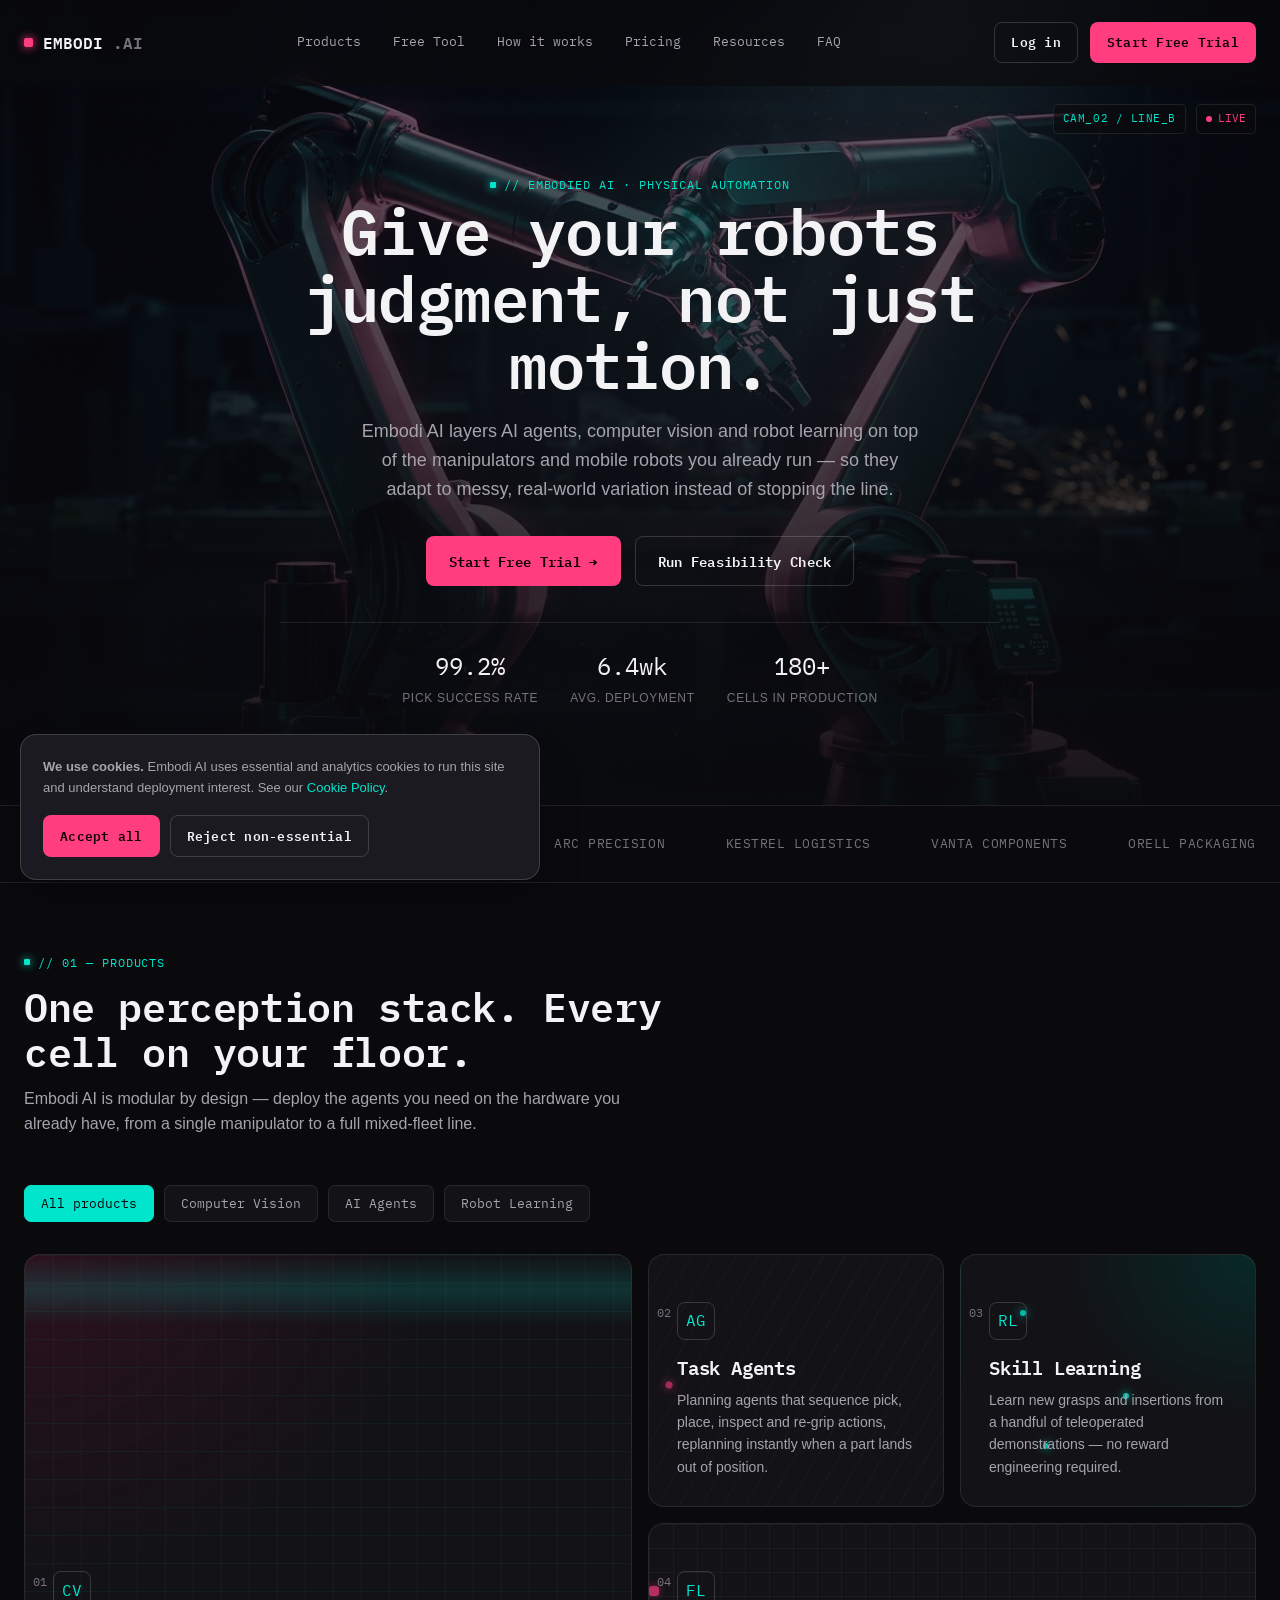
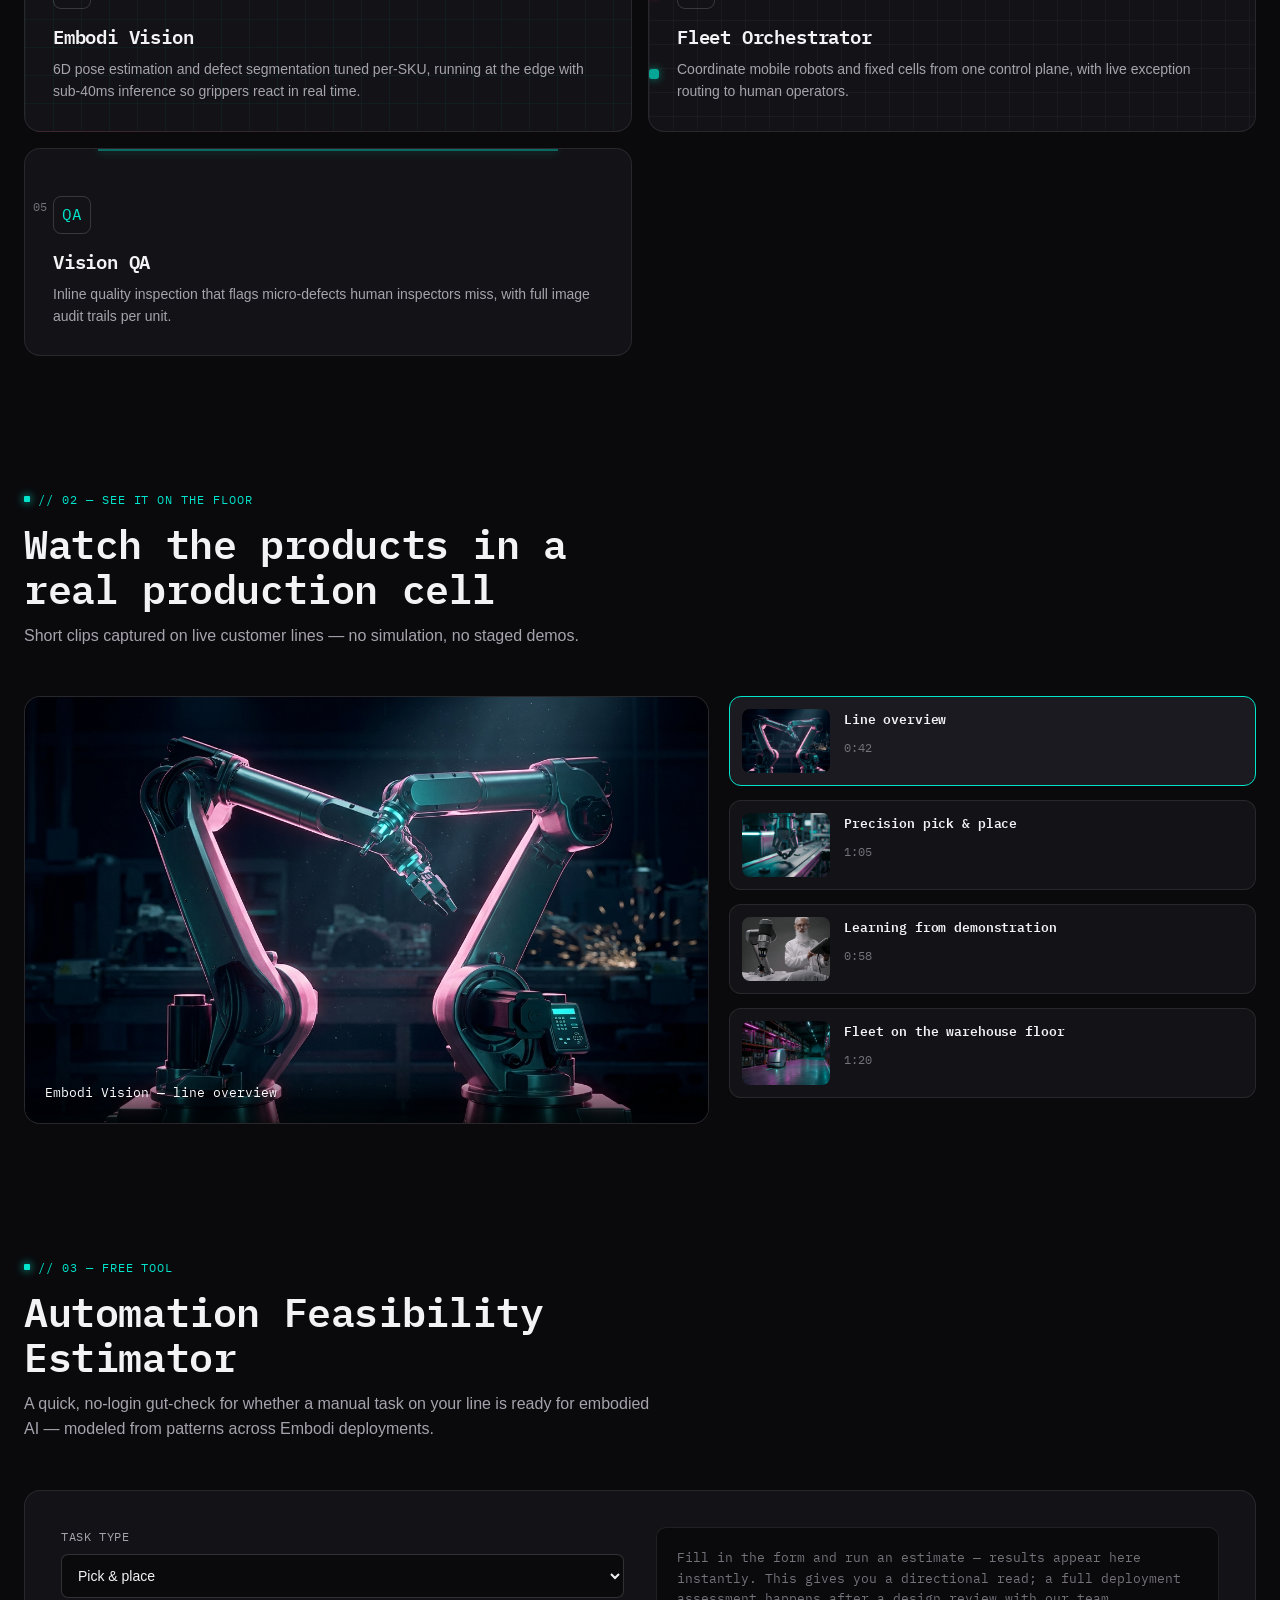
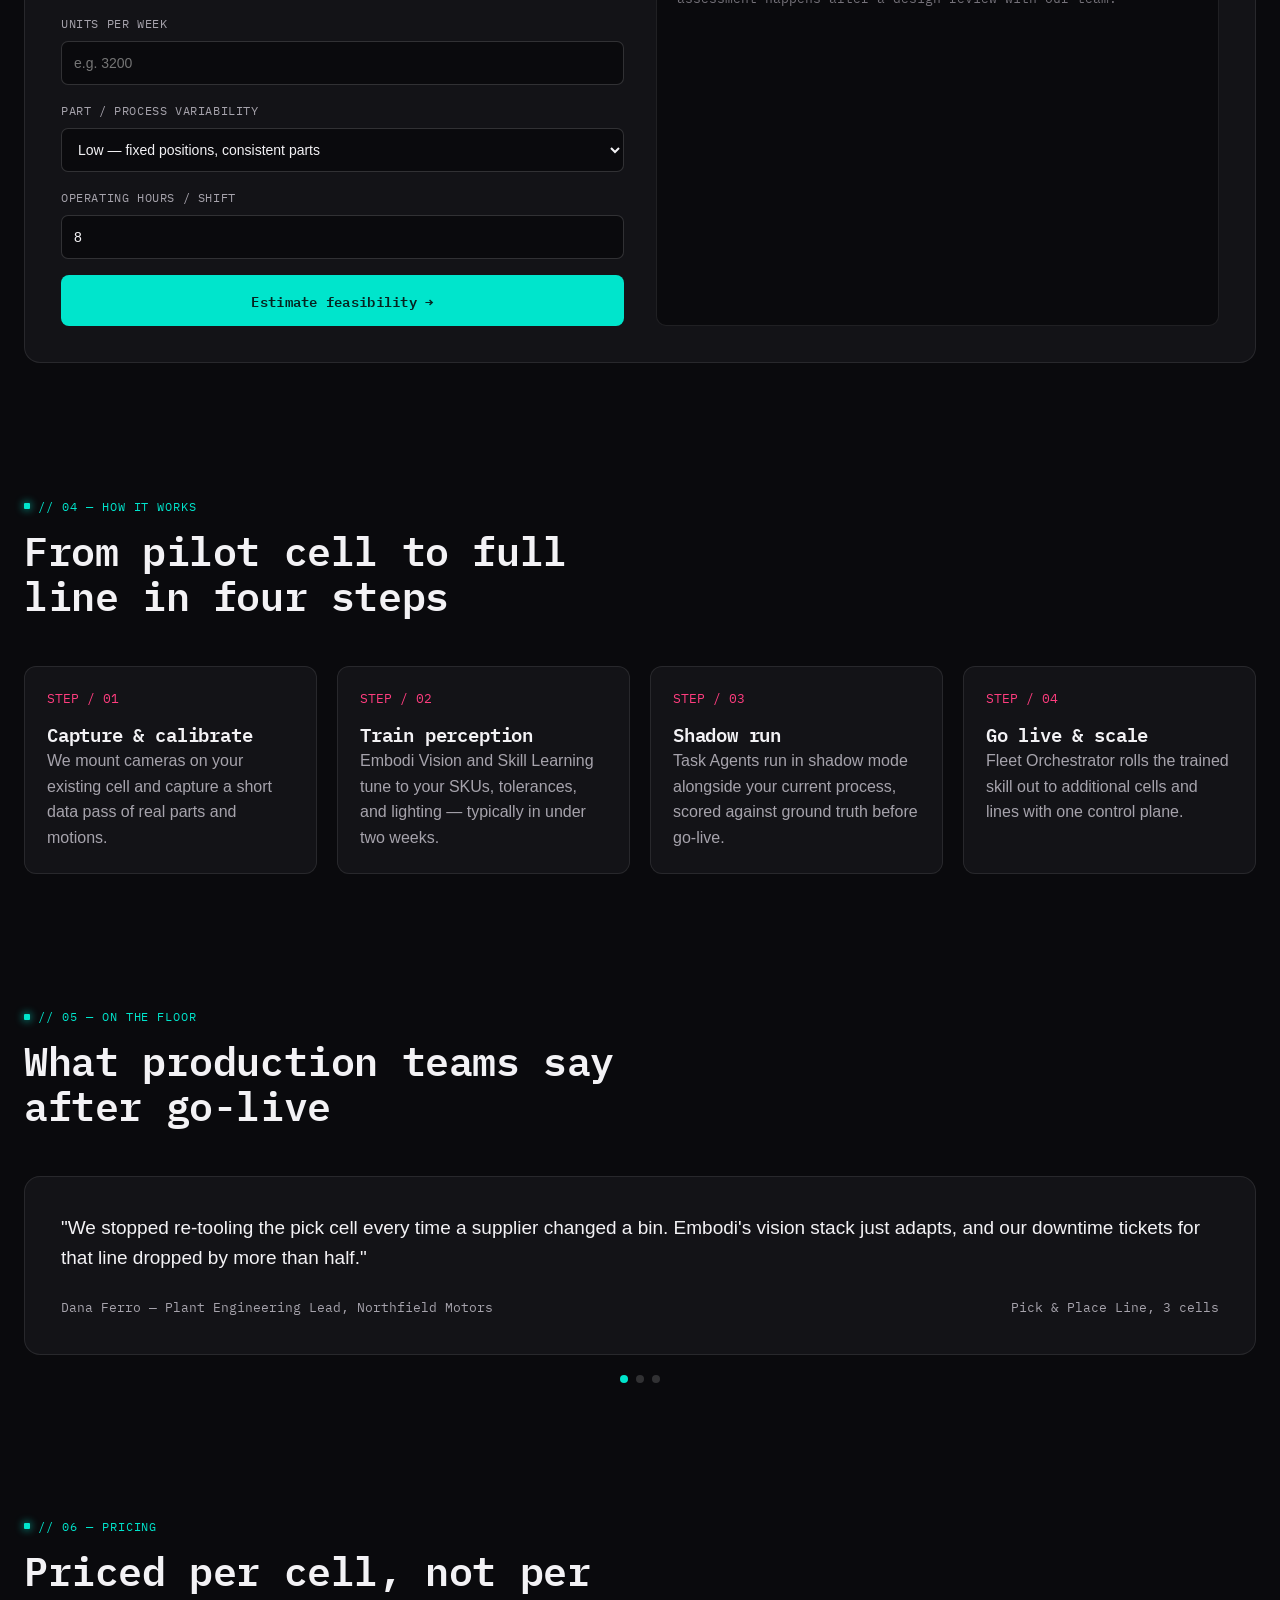
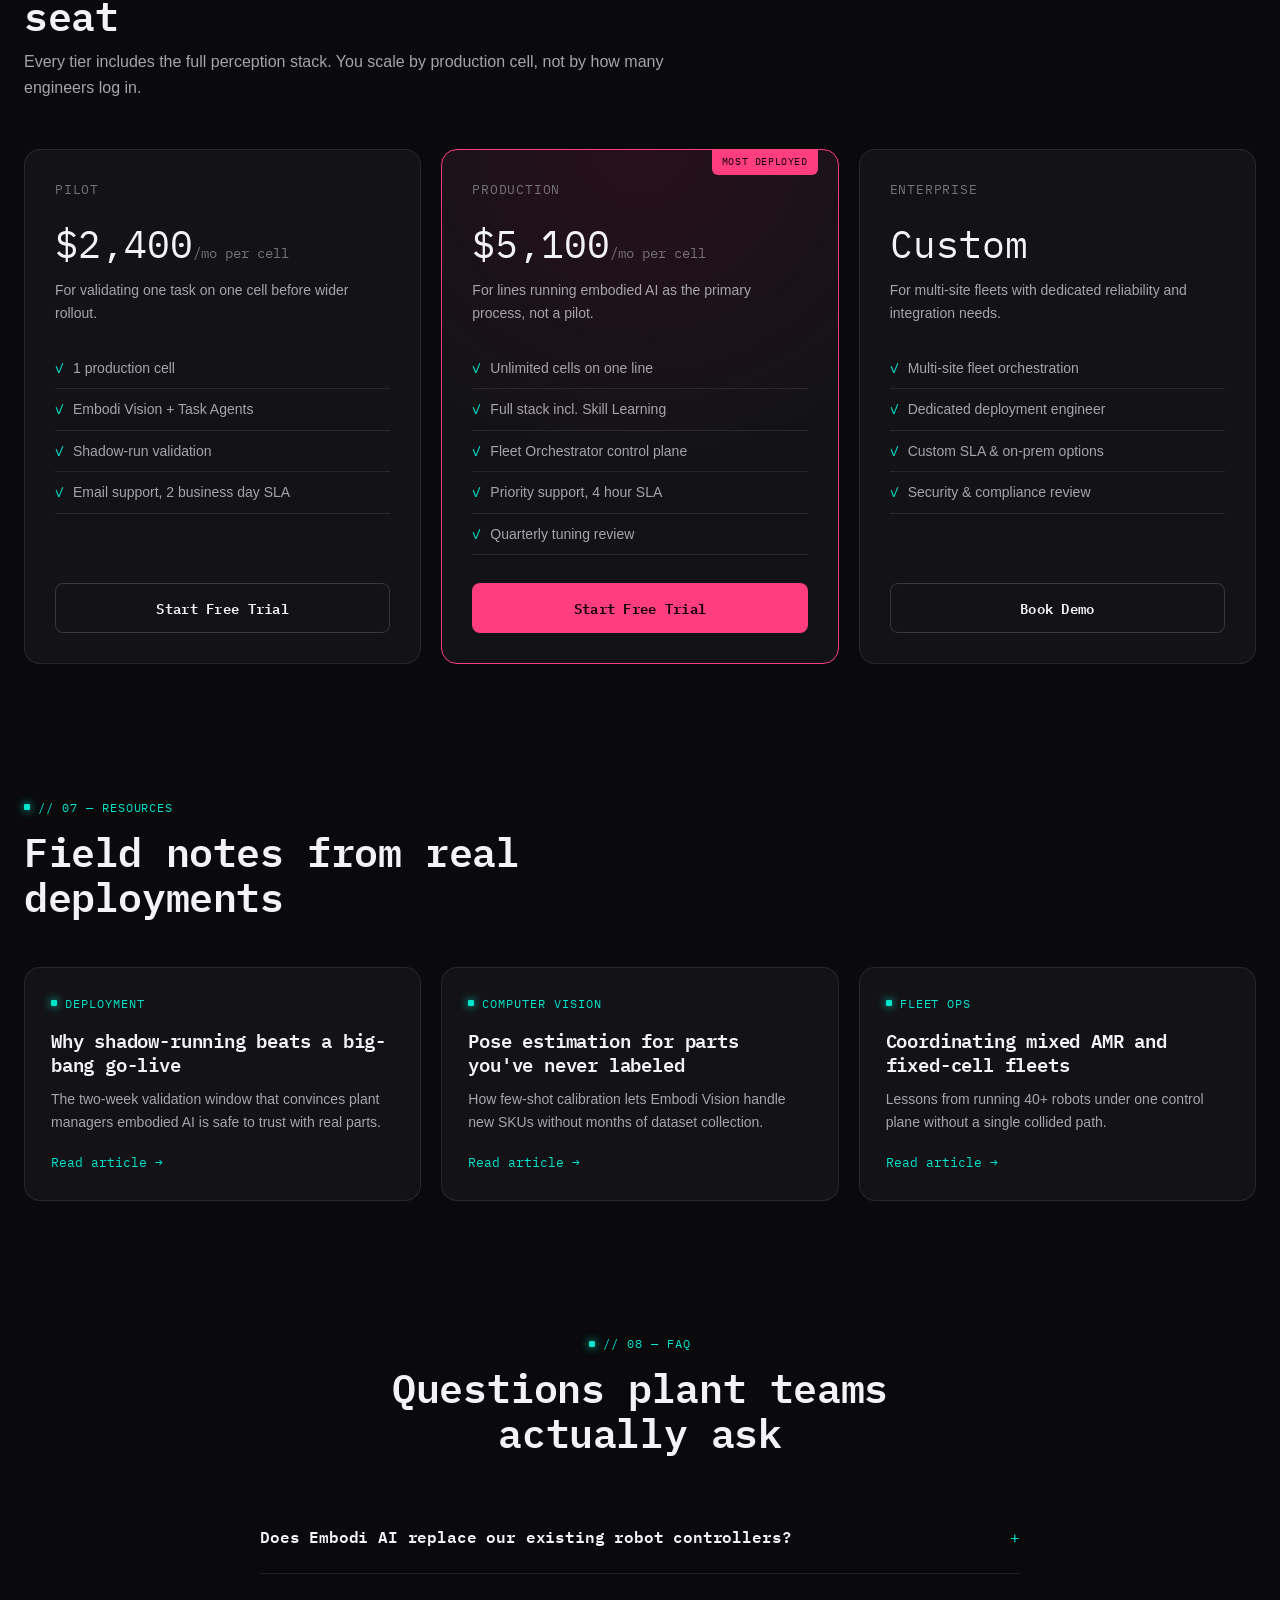
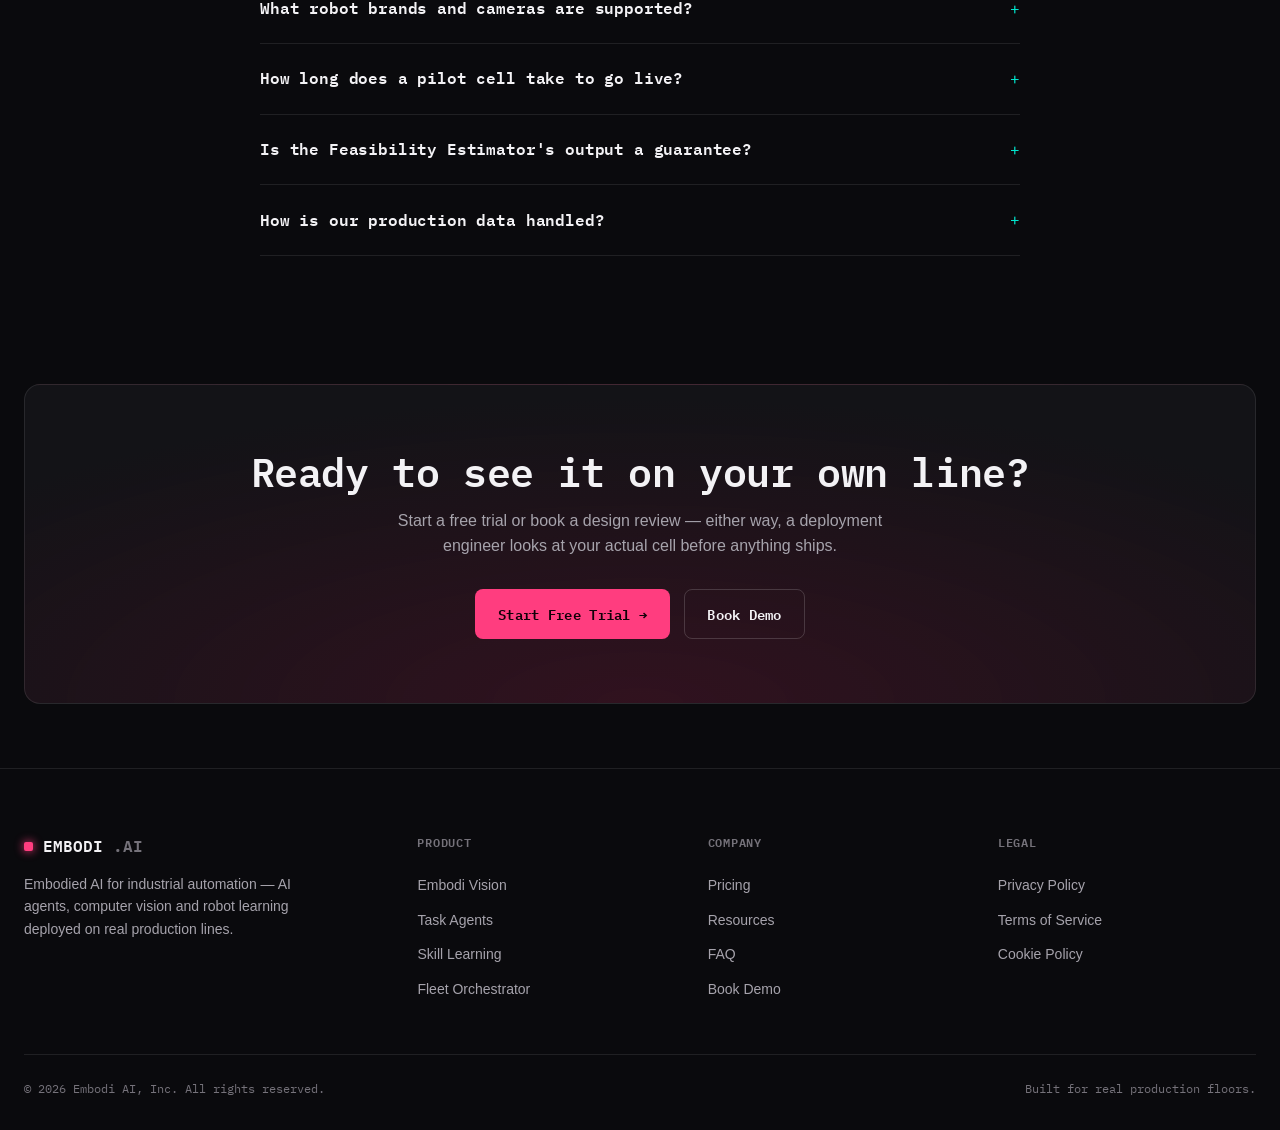
==== commit 1755de30: "Add files via upload" ====
--- a/index.html
+++ b/index.html
@@ -34,6 +34,7 @@
   <video class="hero-bg-video" autoplay muted loop playsinline poster="images/hero-robotics.jpg">
     <source src="/videos/hero-bg.mp4" type="video/mp4">
   </video>
+  <img class="hero-bg-gif" alt="" aria-hidden="true">
   <img class="hero-bg-fallback" src="images/hero-robotics.jpg" alt="Industrial robotic arm operating on a production line under magenta and teal lighting">
   <div class="hero-overlay"></div>
   <div class="hero-badges">
@@ -141,6 +142,7 @@
         <video autoplay muted loop playsinline poster="images/hero-robotics.jpg">
           <source src="/videos/hero.mp4" type="video/mp4">
         </video>
+        <img class="gif-media" alt="" aria-hidden="true">
         <div class="video-caption">
           <div>
             <div class="title" style="font-family:var(--mono);font-size:13px;color:#fff;">Embodi Vision — line overview</div>
@@ -150,19 +152,19 @@
 
       <div class="video-list">
         <div class="video-thumb active" data-src="/videos/hero.mp4" data-poster="images/hero-robotics.jpg" data-title="Embodi Vision — line overview">
-          <div class="thumb-img"><video autoplay muted loop playsinline poster="images/hero-robotics.jpg"><source src="/videos/hero.mp4" type="video/mp4"></video></div>
+          <div class="thumb-img"><video autoplay muted loop playsinline poster="images/hero-robotics.jpg"><source src="/videos/hero.mp4" type="video/mp4"></video><img class="gif-media" alt="" aria-hidden="true"></div>
           <div class="meta"><h4>Line overview</h4><span>0:42</span></div>
         </div>
         <div class="video-thumb" data-src="/videos/robot-demo.mp4" data-poster="images/poster-robot-demo.jpg" data-title="Robot demo — precision pick & place">
-          <div class="thumb-img"><video autoplay muted loop playsinline poster="images/poster-robot-demo.jpg"><source src="/videos/robot-demo.mp4" type="video/mp4"></video></div>
+          <div class="thumb-img"><video autoplay muted loop playsinline poster="images/poster-robot-demo.jpg"><source src="/videos/robot-demo.mp4" type="video/mp4"></video><img class="gif-media" alt="" aria-hidden="true"></div>
           <div class="meta"><h4>Precision pick &amp; place</h4><span>1:05</span></div>
         </div>
         <div class="video-thumb" data-src="/videos/ai-training.mp4" data-poster="images/poster-ai-training.jpg" data-title="AI training — learning from demonstration">
-          <div class="thumb-img"><video autoplay muted loop playsinline poster="images/poster-ai-training.jpg"><source src="/videos/ai-training.mp4" type="video/mp4"></video></div>
+          <div class="thumb-img"><video autoplay muted loop playsinline poster="images/poster-ai-training.jpg"><source src="/videos/ai-training.mp4" type="video/mp4"></video><img class="gif-media" alt="" aria-hidden="true"></div>
           <div class="meta"><h4>Learning from demonstration</h4><span>0:58</span></div>
         </div>
         <div class="video-thumb" data-src="/videos/industrial-automation.mp4" data-poster="images/poster-industrial-automation.jpg" data-title="Fleet orchestration — warehouse floor">
-          <div class="thumb-img"><video autoplay muted loop playsinline poster="images/poster-industrial-automation.jpg"><source src="/videos/industrial-automation.mp4" type="video/mp4"></video></div>
+          <div class="thumb-img"><video autoplay muted loop playsinline poster="images/poster-industrial-automation.jpg"><source src="/videos/industrial-automation.mp4" type="video/mp4"></video><img class="gif-media" alt="" aria-hidden="true"></div>
           <div class="meta"><h4>Fleet on the warehouse floor</h4><span>1:20</span></div>
         </div>
       </div>
--- a/css/styles.css
+++ b/css/styles.css
@@ -127,9 +127,12 @@
 
 /* ---------- Hero ---------- */
 .hero{padding-top:170px;padding-bottom:96px;position:relative;overflow:hidden;isolation:isolate;min-height:640px;display:flex;align-items:center;}
-.hero-bg-video,.hero-bg-fallback{position:absolute;inset:0;width:100%;height:100%;object-fit:cover;z-index:-2;}
+.hero-bg-video,.hero-bg-fallback,.hero-bg-gif{position:absolute;inset:0;width:100%;height:100%;object-fit:cover;z-index:-2;}
 .hero-bg-video{opacity:1;transition:opacity var(--dur) var(--ease);}
 .hero.video-error .hero-bg-video{opacity:0;}
+.hero-bg-gif{display:none;}
+.hero.gif-active .hero-bg-video,.hero.gif-active .hero-bg-fallback{display:none;}
+.hero.gif-active .hero-bg-gif{display:block;}
 .hero-overlay{position:absolute;inset:0;z-index:-1;background:linear-gradient(180deg,rgba(10,10,13,.6) 0%,rgba(10,10,13,.72) 45%,rgba(10,10,13,.94) 100%);}
 .hero-badges{position:absolute;top:104px;right:24px;z-index:2;display:flex;gap:10px;}
 @media (max-width:640px){.hero-badges{top:88px;}}
@@ -223,6 +226,9 @@
 @media (max-width:900px){.video-showcase{grid-template-columns:1fr;}}
 .video-primary{position:relative;border-radius:var(--radius-lg);overflow:hidden;border:1px solid var(--border);background:var(--surface);aspect-ratio:16/10;}
 .video-primary video{width:100%;height:100%;object-fit:cover;position:absolute;inset:0;}
+.video-primary img.gif-media{width:100%;height:100%;object-fit:cover;position:absolute;inset:0;display:none;}
+.video-primary.gif-active video{display:none;}
+.video-primary.gif-active img.gif-media{display:block;}
 .video-caption{position:absolute;bottom:0;left:0;right:0;padding:20px;background:linear-gradient(180deg,transparent,rgba(0,0,0,.75));z-index:2;display:flex;justify-content:space-between;align-items:flex-end;gap:12px;}
 
 .video-list{display:flex;flex-direction:column;gap:14px;}
@@ -231,6 +237,9 @@
 .video-thumb.active{border-color:var(--accent);background:var(--surface-2);}
 .video-thumb .thumb-img{width:88px;height:64px;border-radius:8px;overflow:hidden;flex-shrink:0;position:relative;}
 .video-thumb .thumb-img video{width:100%;height:100%;object-fit:cover;}
+.video-thumb .thumb-img img.gif-media{width:100%;height:100%;object-fit:cover;display:none;}
+.video-thumb .thumb-img.gif-active video{display:none;}
+.video-thumb .thumb-img.gif-active img.gif-media{display:block;}
 .video-thumb .meta h4{font-family:var(--mono);font-size:13px;margin-bottom:4px;color:var(--text);}
 .video-thumb .meta span{font-size:12px;color:var(--text-3);font-family:var(--mono);}
 
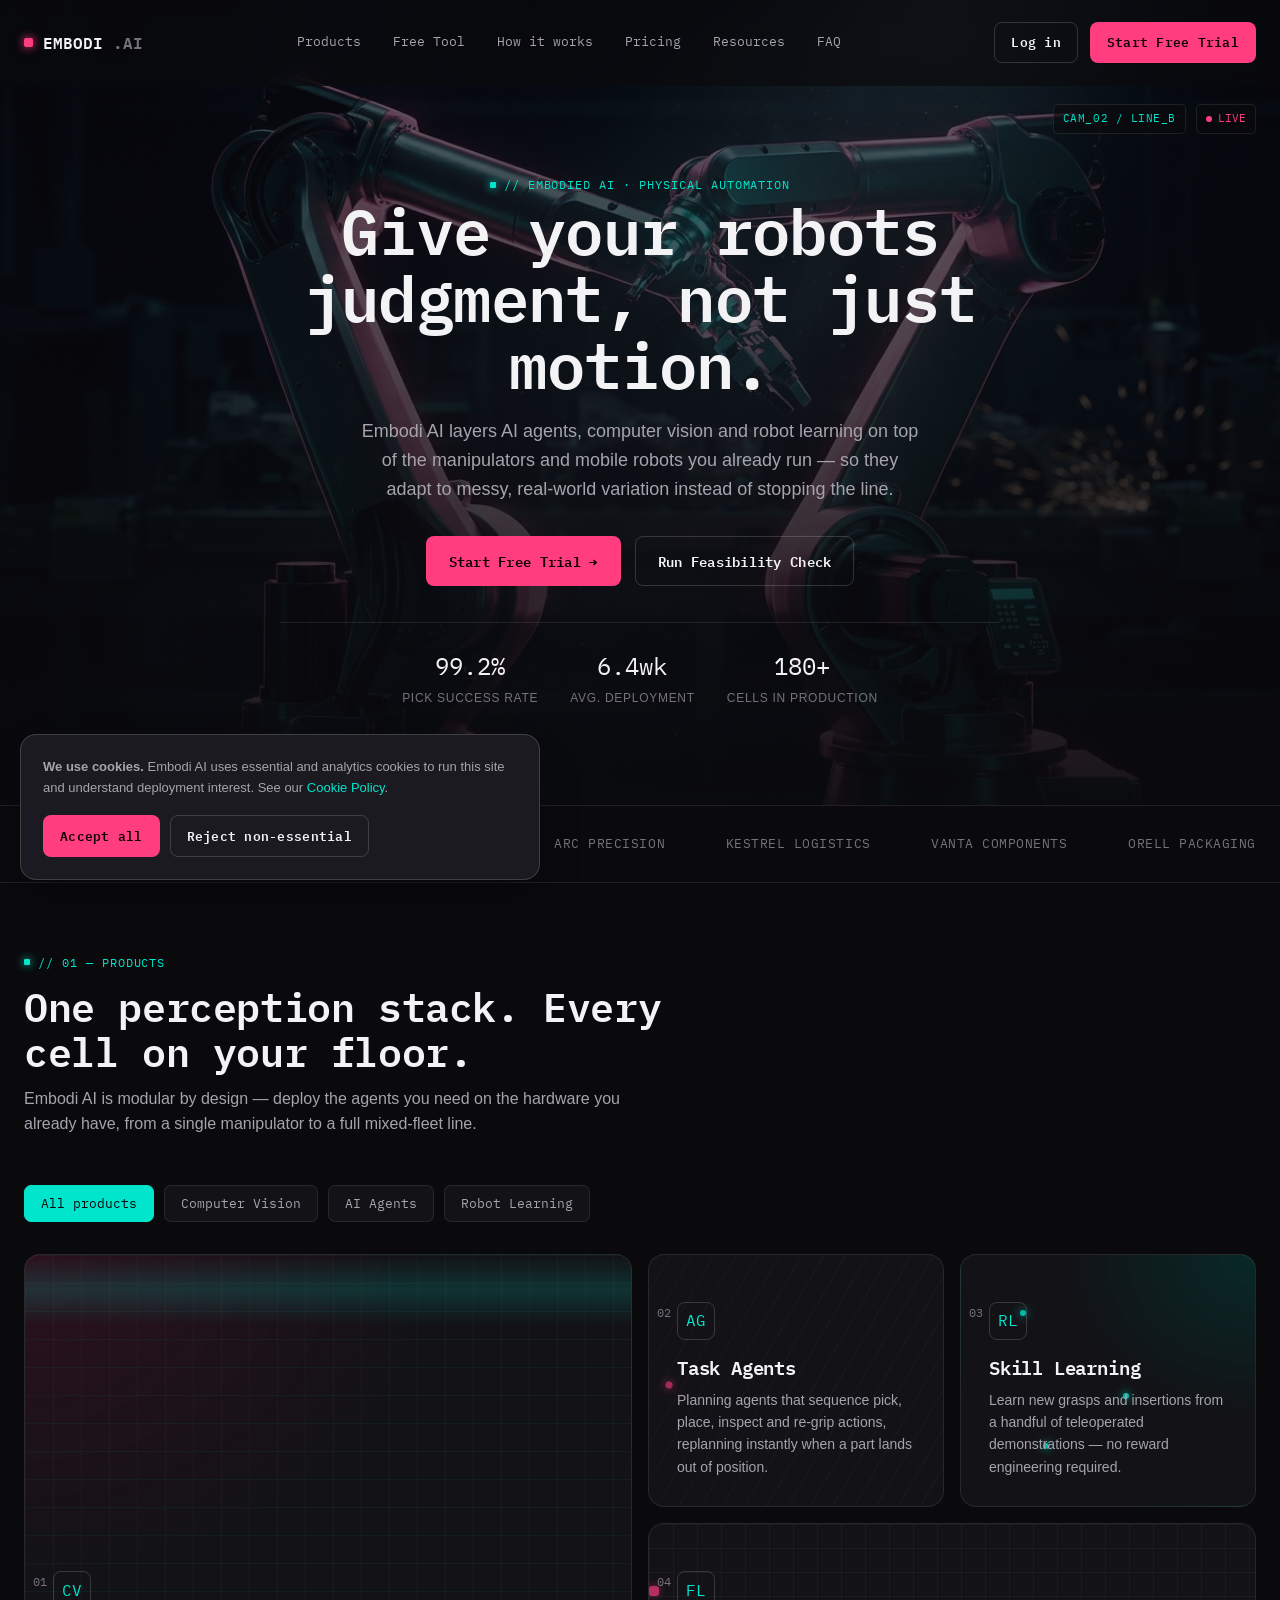
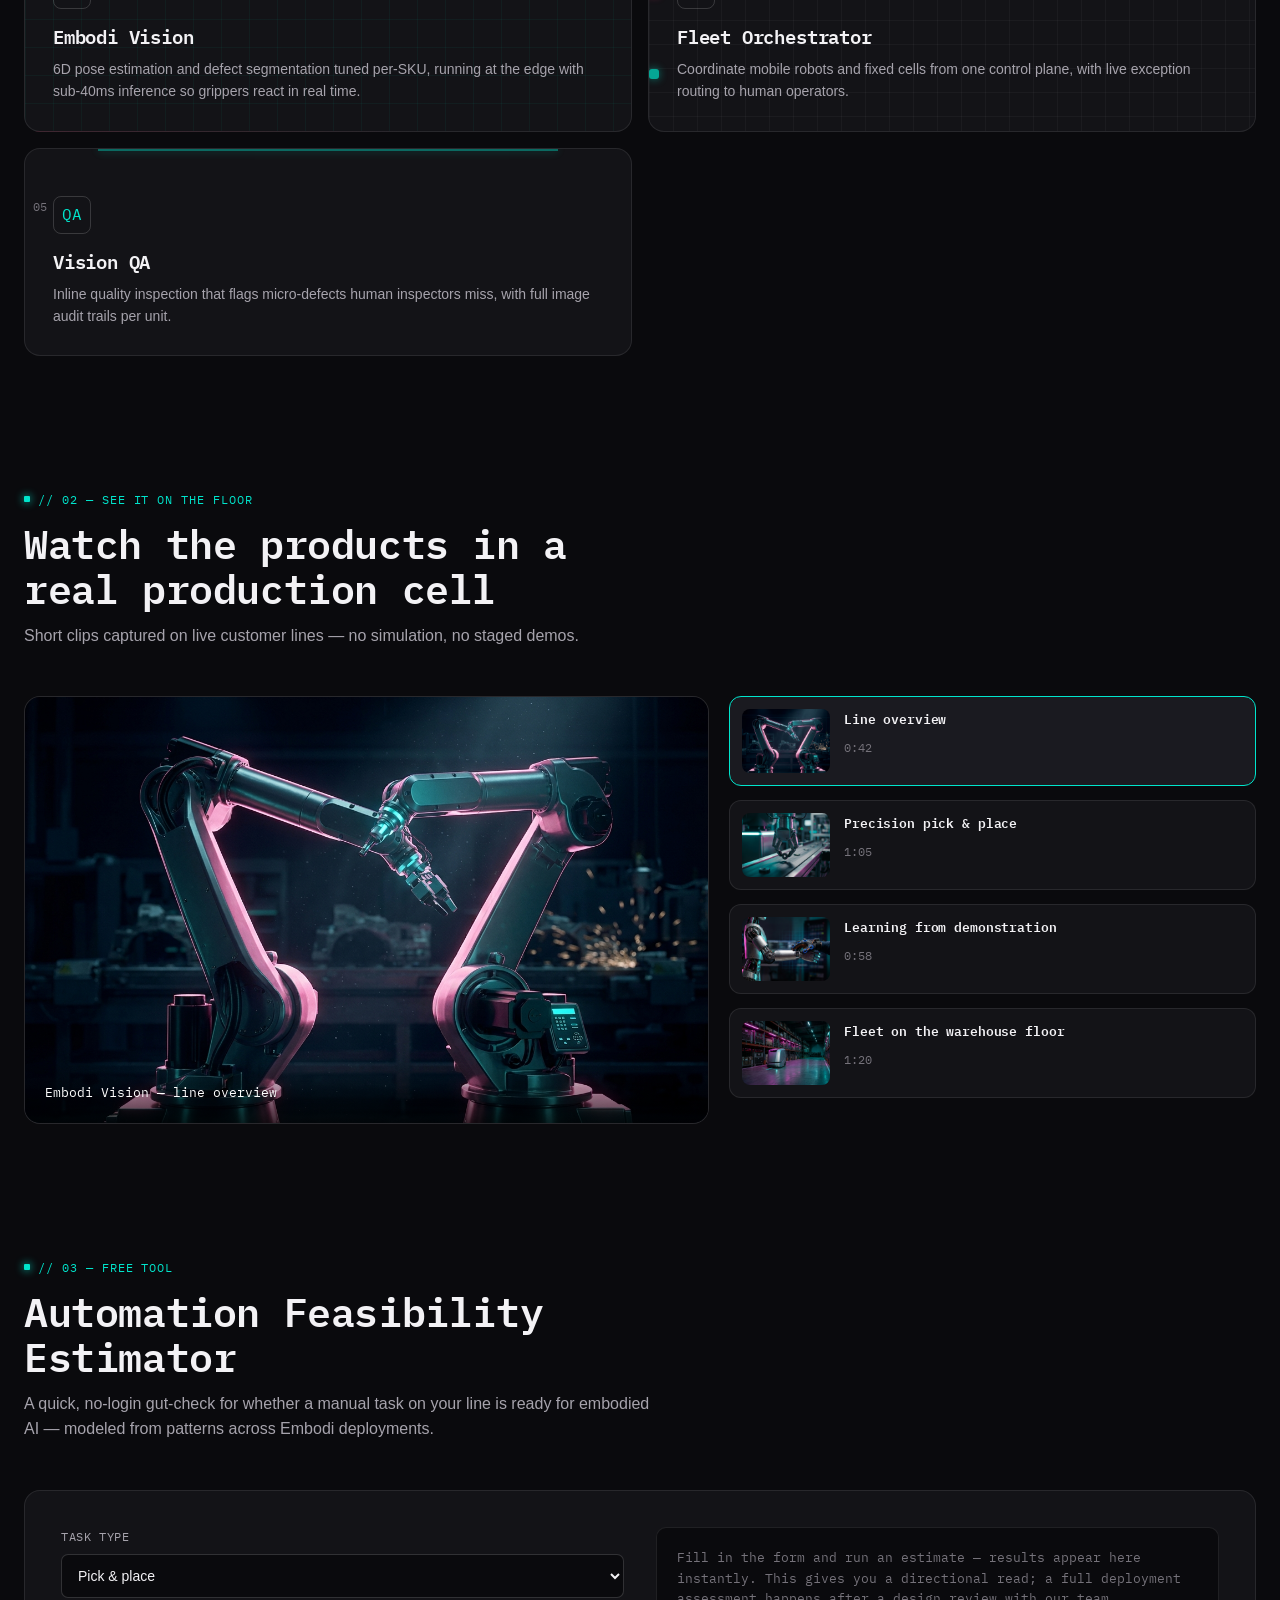
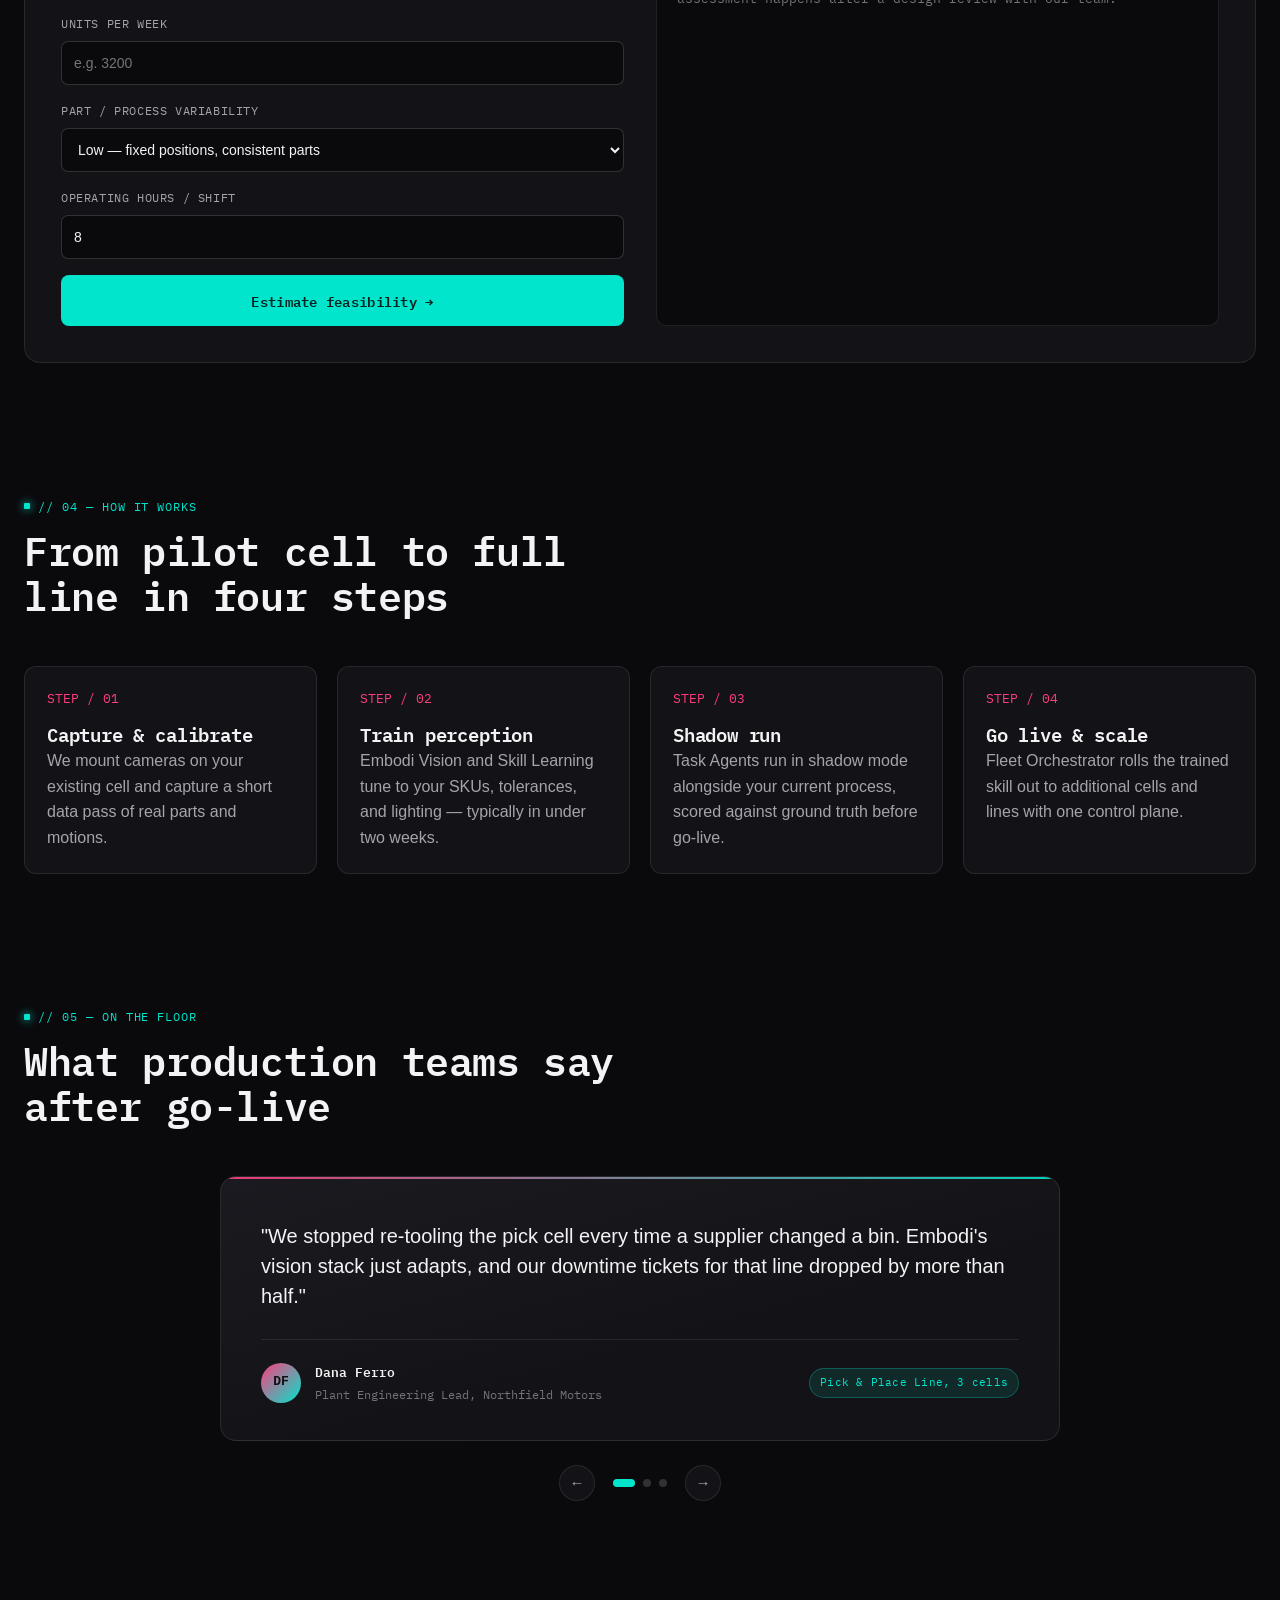
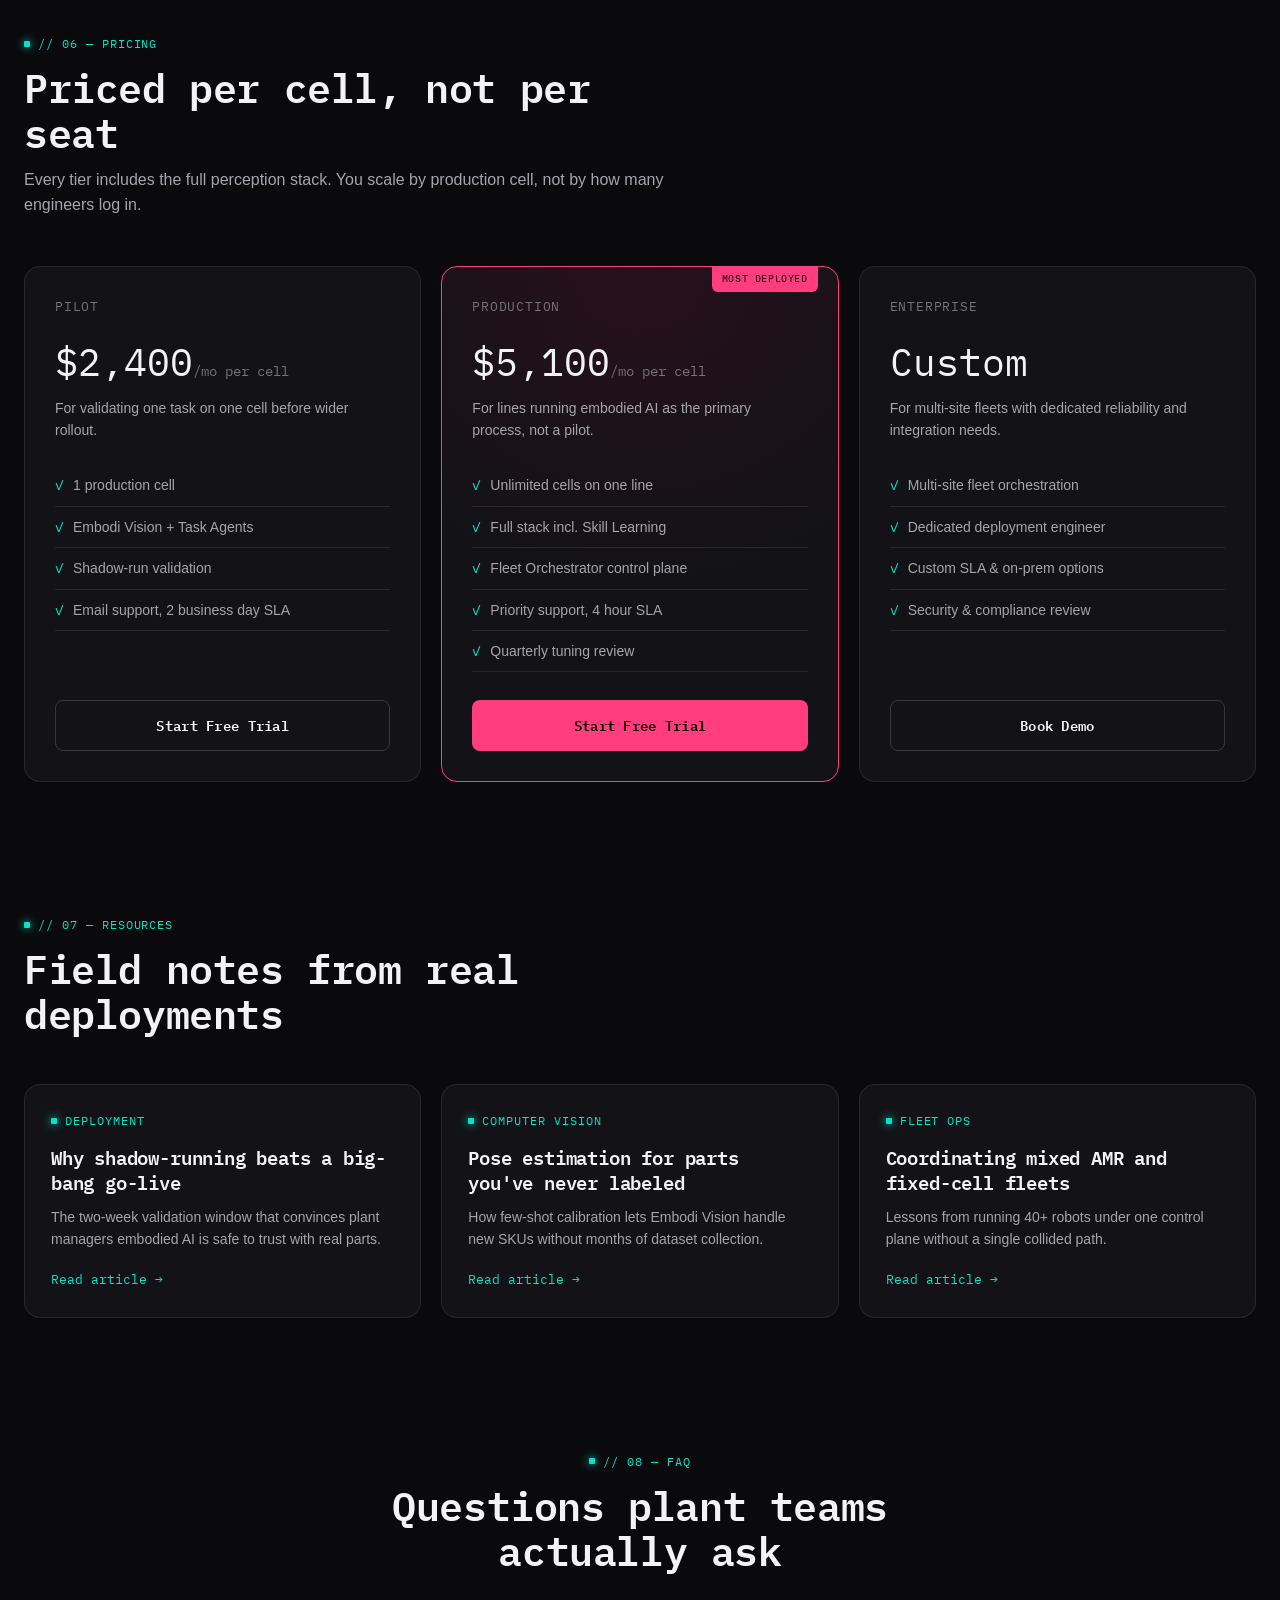
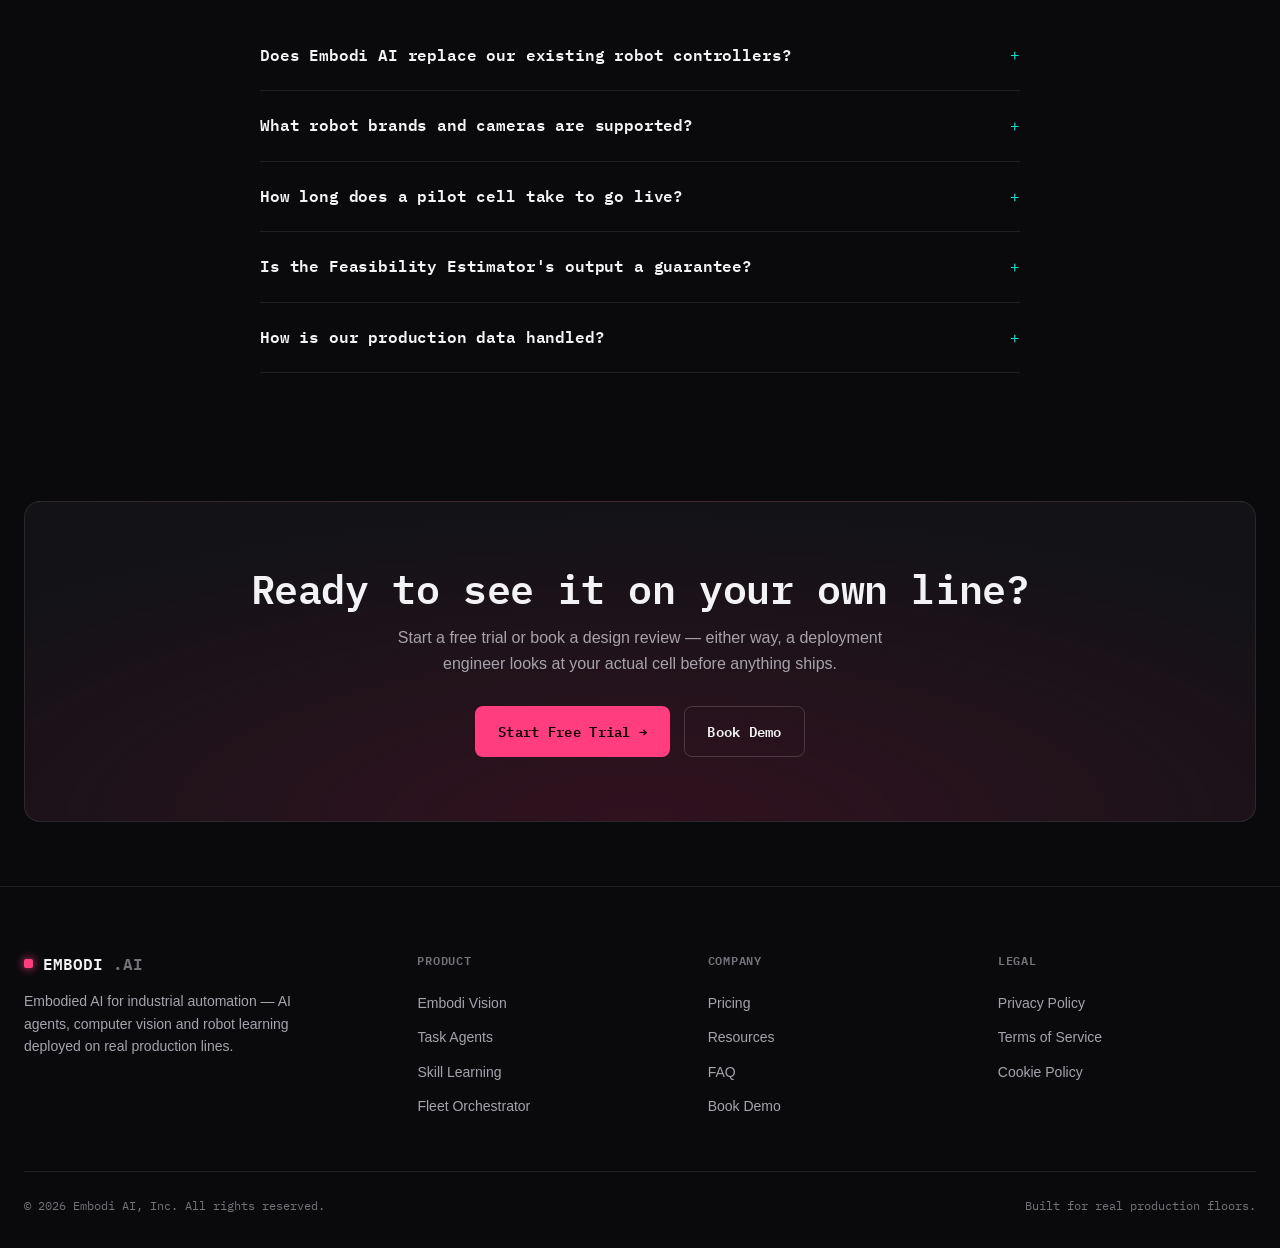
==== commit 07d57cb5: "Add files via upload" ====
--- a/index.html
+++ b/index.html
@@ -32,6 +32,7 @@
 
 <header class="hero" id="hero">
   <video class="hero-bg-video" autoplay muted loop playsinline poster="images/hero-robotics.jpg">
+    <source src="/videos/hero-bg.webm" type="video/webm">
     <source src="/videos/hero-bg.mp4" type="video/mp4">
   </video>
   <img class="hero-bg-gif" alt="" aria-hidden="true">
@@ -140,6 +141,7 @@
     <div class="video-showcase reveal">
       <div class="video-primary" id="video-primary">
         <video autoplay muted loop playsinline poster="images/hero-robotics.jpg">
+          <source src="/videos/hero.webm" type="video/webm">
           <source src="/videos/hero.mp4" type="video/mp4">
         </video>
         <img class="gif-media" alt="" aria-hidden="true">
@@ -152,19 +154,19 @@
 
       <div class="video-list">
         <div class="video-thumb active" data-src="/videos/hero.mp4" data-poster="images/hero-robotics.jpg" data-title="Embodi Vision — line overview">
-          <div class="thumb-img"><video autoplay muted loop playsinline poster="images/hero-robotics.jpg"><source src="/videos/hero.mp4" type="video/mp4"></video><img class="gif-media" alt="" aria-hidden="true"></div>
+          <div class="thumb-img"><video autoplay muted loop playsinline poster="images/hero-robotics.jpg"><source src="/videos/hero.webm" type="video/webm"><source src="/videos/hero.mp4" type="video/mp4"></video><img class="gif-media" alt="" aria-hidden="true"></div>
           <div class="meta"><h4>Line overview</h4><span>0:42</span></div>
         </div>
         <div class="video-thumb" data-src="/videos/robot-demo.mp4" data-poster="images/poster-robot-demo.jpg" data-title="Robot demo — precision pick & place">
-          <div class="thumb-img"><video autoplay muted loop playsinline poster="images/poster-robot-demo.jpg"><source src="/videos/robot-demo.mp4" type="video/mp4"></video><img class="gif-media" alt="" aria-hidden="true"></div>
+          <div class="thumb-img"><video autoplay muted loop playsinline poster="images/poster-robot-demo.jpg"><source src="/videos/robot-demo.webm" type="video/webm"><source src="/videos/robot-demo.mp4" type="video/mp4"></video><img class="gif-media" alt="" aria-hidden="true"></div>
           <div class="meta"><h4>Precision pick &amp; place</h4><span>1:05</span></div>
         </div>
         <div class="video-thumb" data-src="/videos/ai-training.mp4" data-poster="images/poster-ai-training.jpg" data-title="AI training — learning from demonstration">
-          <div class="thumb-img"><video autoplay muted loop playsinline poster="images/poster-ai-training.jpg"><source src="/videos/ai-training.mp4" type="video/mp4"></video><img class="gif-media" alt="" aria-hidden="true"></div>
+          <div class="thumb-img"><video autoplay muted loop playsinline poster="images/poster-ai-training.jpg"><source src="/videos/ai-training.webm" type="video/webm"><source src="/videos/ai-training.mp4" type="video/mp4"></video><img class="gif-media" alt="" aria-hidden="true"></div>
           <div class="meta"><h4>Learning from demonstration</h4><span>0:58</span></div>
         </div>
         <div class="video-thumb" data-src="/videos/industrial-automation.mp4" data-poster="images/poster-industrial-automation.jpg" data-title="Fleet orchestration — warehouse floor">
-          <div class="thumb-img"><video autoplay muted loop playsinline poster="images/poster-industrial-automation.jpg"><source src="/videos/industrial-automation.mp4" type="video/mp4"></video><img class="gif-media" alt="" aria-hidden="true"></div>
+          <div class="thumb-img"><video autoplay muted loop playsinline poster="images/poster-industrial-automation.jpg"><source src="/videos/industrial-automation.webm" type="video/webm"><source src="/videos/industrial-automation.mp4" type="video/mp4"></video><img class="gif-media" alt="" aria-hidden="true"></div>
           <div class="meta"><h4>Fleet on the warehouse floor</h4><span>1:20</span></div>
         </div>
       </div>
@@ -242,19 +244,36 @@
       <h2>What production teams say after go-live</h2>
     </div>
     <div class="testi-track reveal">
+      <span class="testi-quote" aria-hidden="true">&#8220;</span>
       <div class="testi-slide active">
         <p>"We stopped re-tooling the pick cell every time a supplier changed a bin. Embodi's vision stack just adapts, and our downtime tickets for that line dropped by more than half."</p>
-        <div class="testi-person"><span>Dana Ferro — Plant Engineering Lead, Northfield Motors</span><span>Pick &amp; Place Line, 3 cells</span></div>
+        <div class="testi-person">
+          <div class="testi-avatar">DF</div>
+          <div class="testi-person-info"><span class="testi-name">Dana Ferro</span><span class="testi-role">Plant Engineering Lead, Northfield Motors</span></div>
+          <span class="testi-metric">Pick &amp; Place Line, 3 cells</span>
+        </div>
       </div>
       <div class="testi-slide">
         <p>"The shadow-run step made the rollout an easy sell internally. We saw the agent's decisions scored against our own inspectors for two weeks before it ever touched a real part."</p>
-        <div class="testi-person"><span>Marcus Oyelaran — Director of Automation, Arc Precision</span><span>Visual Inspection, 6 lines</span></div>
+        <div class="testi-person">
+          <div class="testi-avatar">MO</div>
+          <div class="testi-person-info"><span class="testi-name">Marcus Oyelaran</span><span class="testi-role">Director of Automation, Arc Precision</span></div>
+          <span class="testi-metric">Visual Inspection, 6 lines</span>
+        </div>
       </div>
       <div class="testi-slide">
         <p>"Fleet Orchestrator is the piece nobody else had. We run mixed AMRs and fixed cells from one screen, and exceptions route to a human in under a second."</p>
-        <div class="testi-person"><span>Priya Anand — VP Operations, Kestrel Logistics</span><span>Warehouse Fleet, 40+ robots</span></div>
-      </div>
-      <div class="testi-dots"></div>
+        <div class="testi-person">
+          <div class="testi-avatar">PA</div>
+          <div class="testi-person-info"><span class="testi-name">Priya Anand</span><span class="testi-role">VP Operations, Kestrel Logistics</span></div>
+          <span class="testi-metric">Warehouse Fleet, 40+ robots</span>
+        </div>
+      </div>
+      <div class="testi-controls">
+        <button class="testi-arrow testi-prev" type="button" aria-label="Previous testimonial">&#8592;</button>
+        <div class="testi-dots"></div>
+        <button class="testi-arrow testi-next" type="button" aria-label="Next testimonial">&#8594;</button>
+      </div>
     </div>
   </div>
 </section>
--- a/css/styles.css
+++ b/css/styles.css
@@ -269,14 +269,32 @@
 .step .num{font-family:var(--mono);color:var(--primary);font-size:13px;margin-bottom:14px;display:block;}
 
 /* ---------- Testimonials ---------- */
-.testi-track{overflow:hidden;position:relative;}
-.testi-slide{display:none;border:1px solid var(--border);border-radius:var(--radius-lg);background:var(--surface);padding:36px;}
-.testi-slide.active{display:block;}
-.testi-slide p{font-size:19px;color:var(--text);font-family:var(--sans);margin-bottom:24px;}
-.testi-person{display:flex;justify-content:space-between;align-items:center;font-family:var(--mono);font-size:13px;color:var(--text-2);flex-wrap:wrap;gap:8px;}
-.testi-dots{display:flex;gap:8px;justify-content:center;margin-top:20px;}
-.testi-dots button{width:8px;height:8px;border-radius:50%;border:none;background:var(--border-strong);}
-.testi-dots button.active{background:var(--accent);}
+.testi-track{overflow:hidden;position:relative;max-width:840px;margin:0 auto;}
+.testi-quote{position:absolute;top:-6px;left:-4px;font-family:var(--sans);font-size:96px;line-height:1;color:var(--primary);opacity:.28;pointer-events:none;z-index:0;}
+.testi-slide{display:none;position:relative;border:1px solid var(--border);border-radius:var(--radius-lg);background:linear-gradient(165deg,var(--surface-2) 0%,var(--surface) 60%);padding:44px 40px 36px;overflow:hidden;}
+.testi-slide::before{content:"";position:absolute;inset:0 0 auto 0;height:2px;background:linear-gradient(90deg,var(--primary),var(--accent));opacity:.9;}
+.testi-slide.active{display:block;animation:testiIn .5s var(--ease);}
+@keyframes testiIn{from{opacity:0;transform:translateY(6px);}to{opacity:1;transform:translateY(0);}}
+.testi-slide p{position:relative;font-size:20px;line-height:1.5;color:var(--text);font-family:var(--sans);margin-bottom:28px;z-index:1;}
+.testi-person{display:flex;align-items:center;gap:14px;font-family:var(--mono);font-size:13px;color:var(--text-2);flex-wrap:wrap;padding-top:22px;border-top:1px solid var(--border);}
+.testi-avatar{width:40px;height:40px;flex-shrink:0;border-radius:50%;background:linear-gradient(135deg,var(--primary),var(--accent));display:flex;align-items:center;justify-content:center;font-family:var(--mono);font-size:13px;font-weight:700;color:var(--secondary);}
+.testi-person-info{display:flex;flex-direction:column;gap:2px;margin-right:auto;}
+.testi-name{color:var(--text);font-size:13px;font-weight:600;}
+.testi-role{color:var(--text-3);font-size:12px;}
+.testi-metric{font-size:11px;color:var(--accent);background:rgba(0,229,204,.1);border:1px solid rgba(0,229,204,.28);padding:5px 10px;border-radius:20px;letter-spacing:.02em;white-space:nowrap;}
+.testi-controls{display:flex;align-items:center;justify-content:center;gap:18px;margin-top:24px;}
+.testi-dots{display:flex;gap:8px;justify-content:center;}
+.testi-dots button{width:8px;height:8px;border-radius:50%;border:none;background:var(--border-strong);padding:0;cursor:pointer;transition:width var(--dur) var(--ease),background var(--dur) var(--ease);}
+.testi-dots button.active{background:var(--accent);width:22px;border-radius:5px;}
+.testi-arrow{width:36px;height:36px;border-radius:50%;border:1px solid var(--border);background:var(--surface);color:var(--text-2);display:flex;align-items:center;justify-content:center;cursor:pointer;transition:border-color var(--dur),color var(--dur),background var(--dur);flex-shrink:0;font-size:15px;}
+.testi-arrow:hover{border-color:var(--accent);color:var(--accent);background:var(--surface-2);}
+@media (max-width:640px){
+  .testi-quote{font-size:64px;}
+  .testi-slide{padding:32px 22px 28px;}
+  .testi-slide p{font-size:17px;}
+  .testi-person{gap:10px;}
+  .testi-metric{order:3;margin-left:54px;}
+}
 
 /* ---------- Pricing ---------- */
 .pricing-grid{display:grid;grid-template-columns:repeat(3,1fr);gap:20px;}
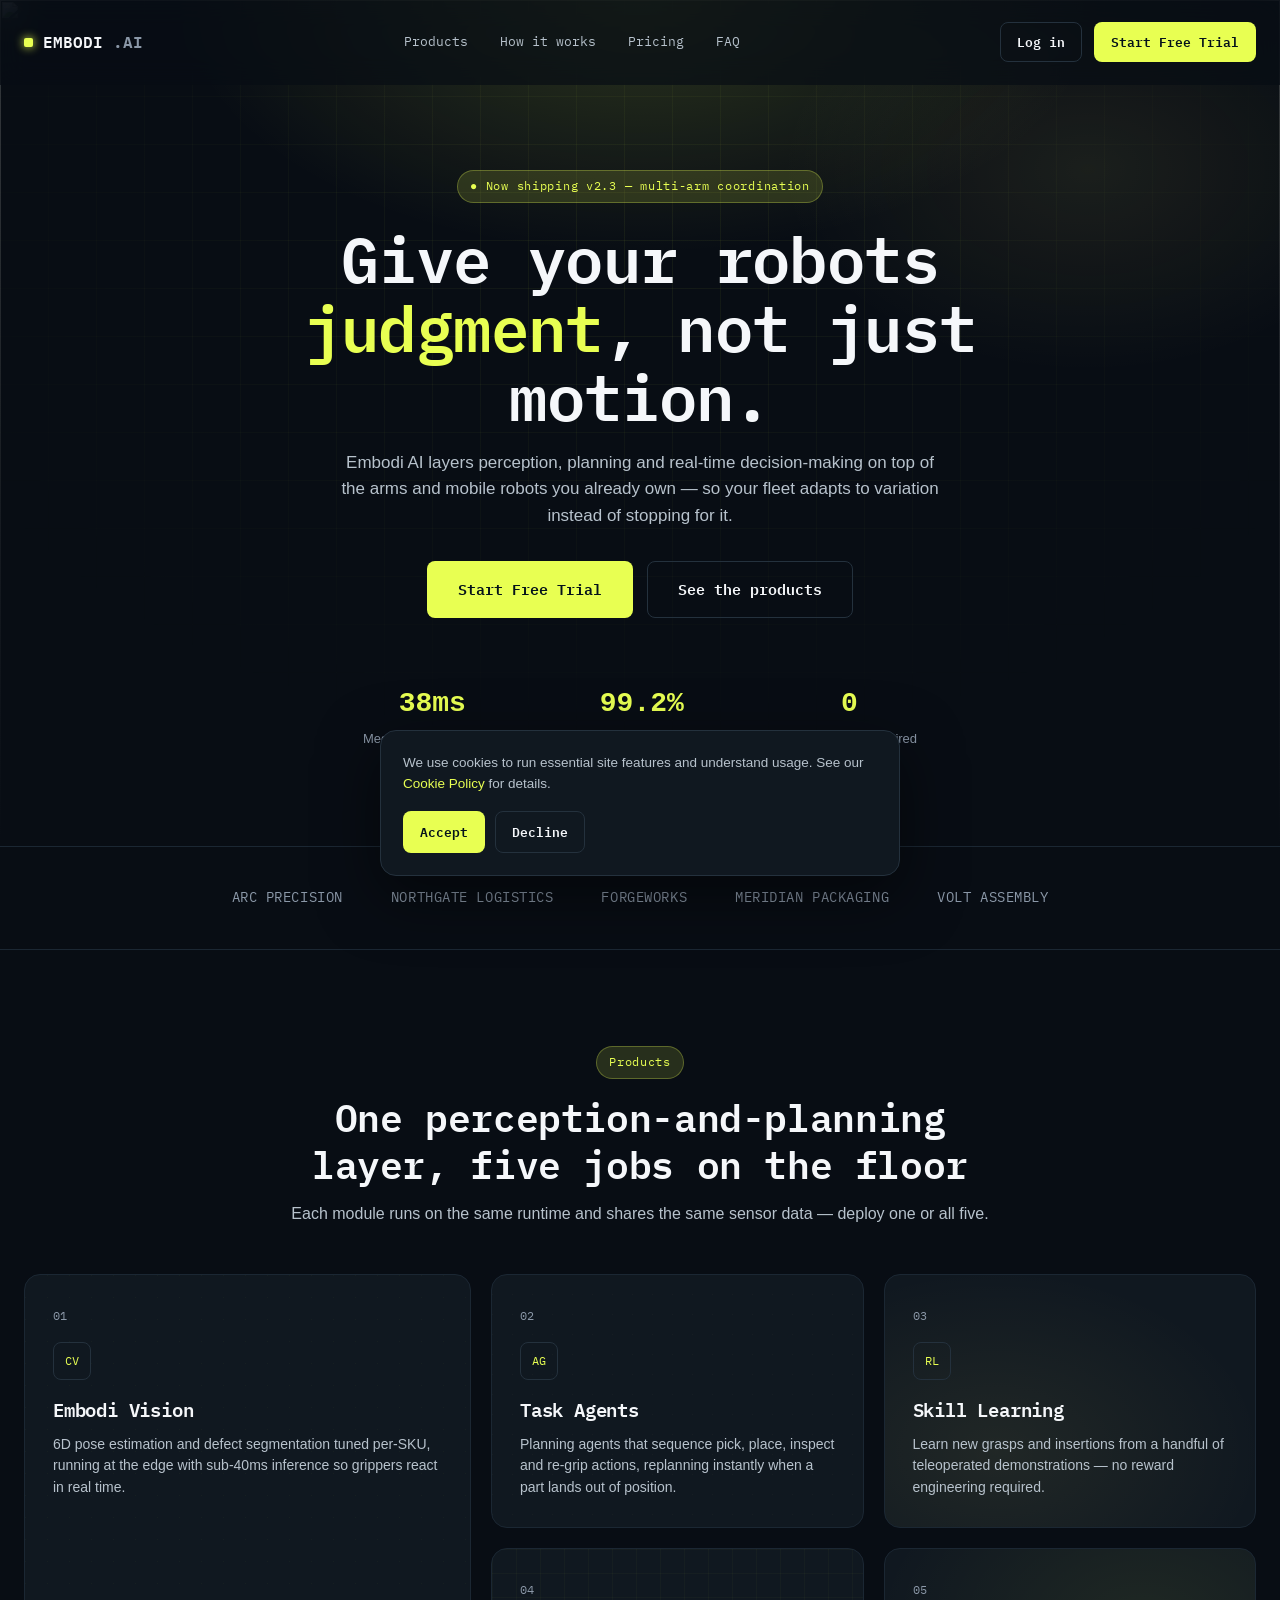
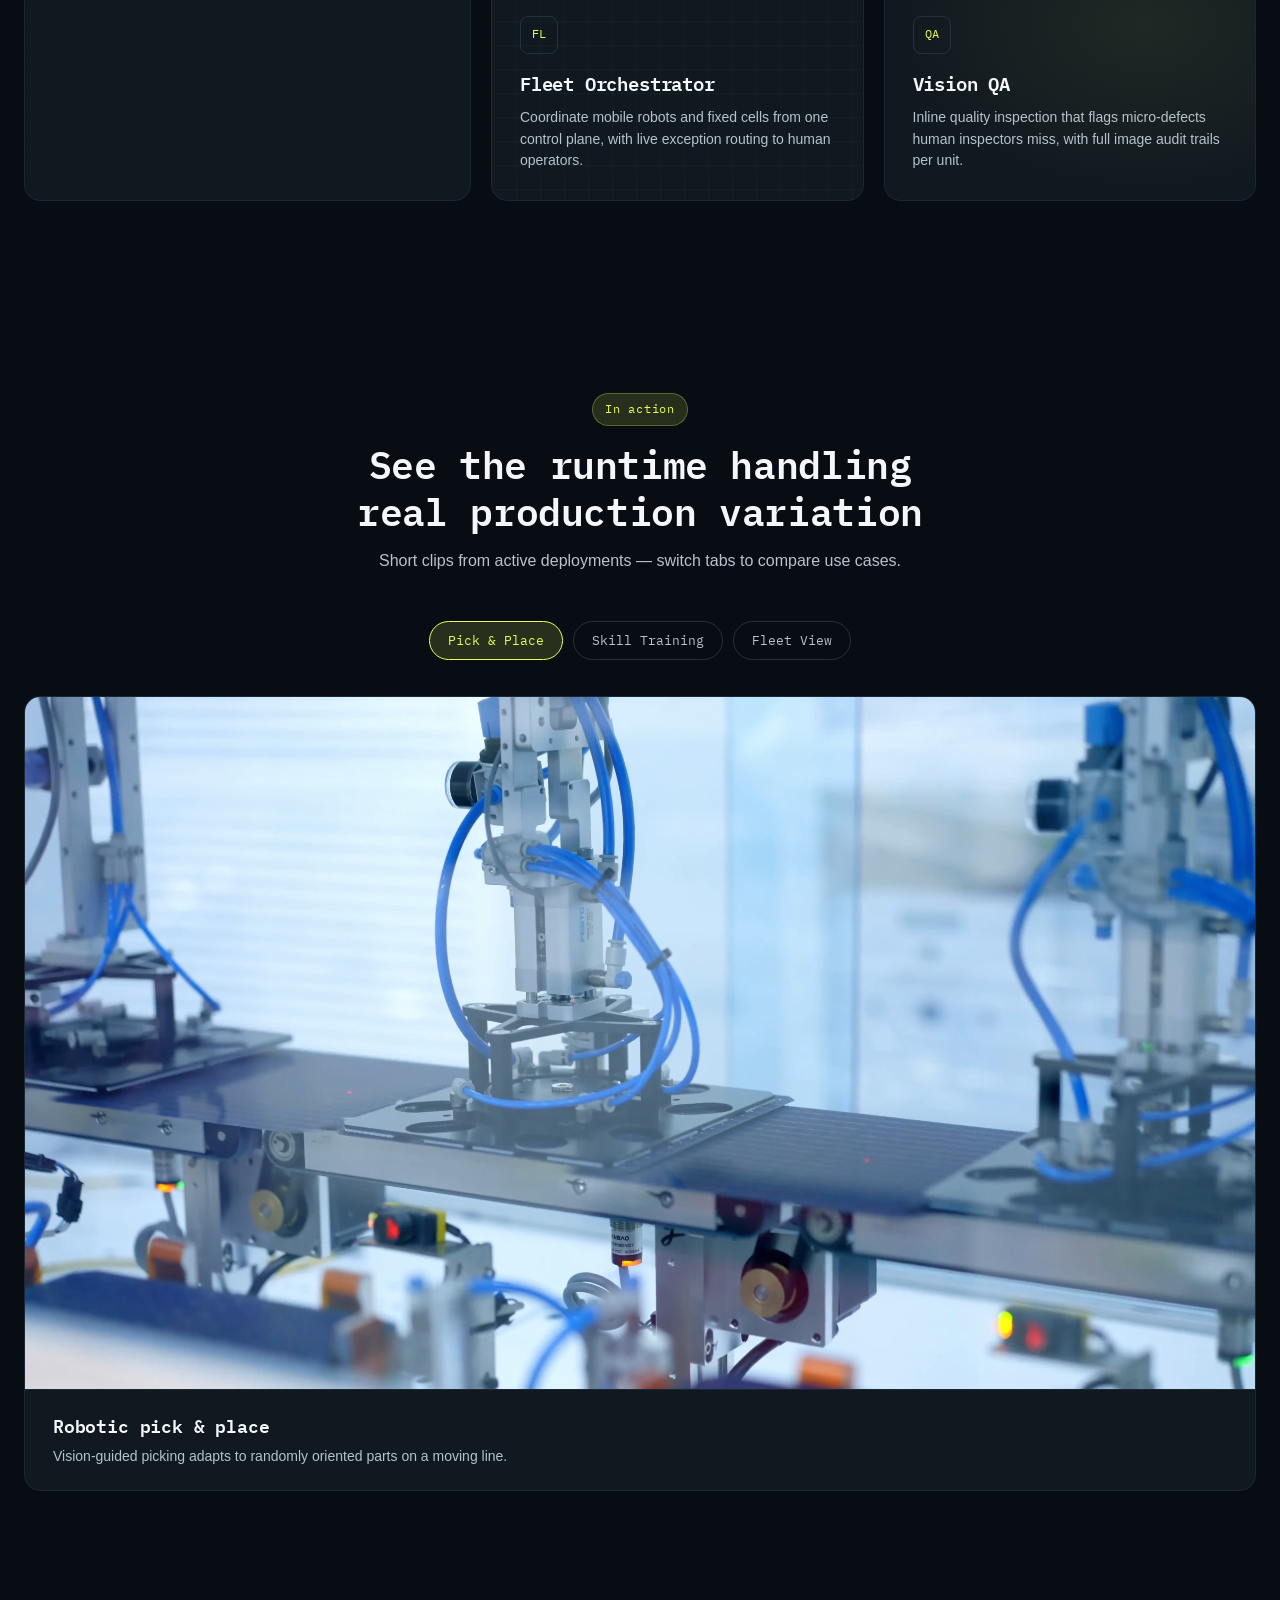
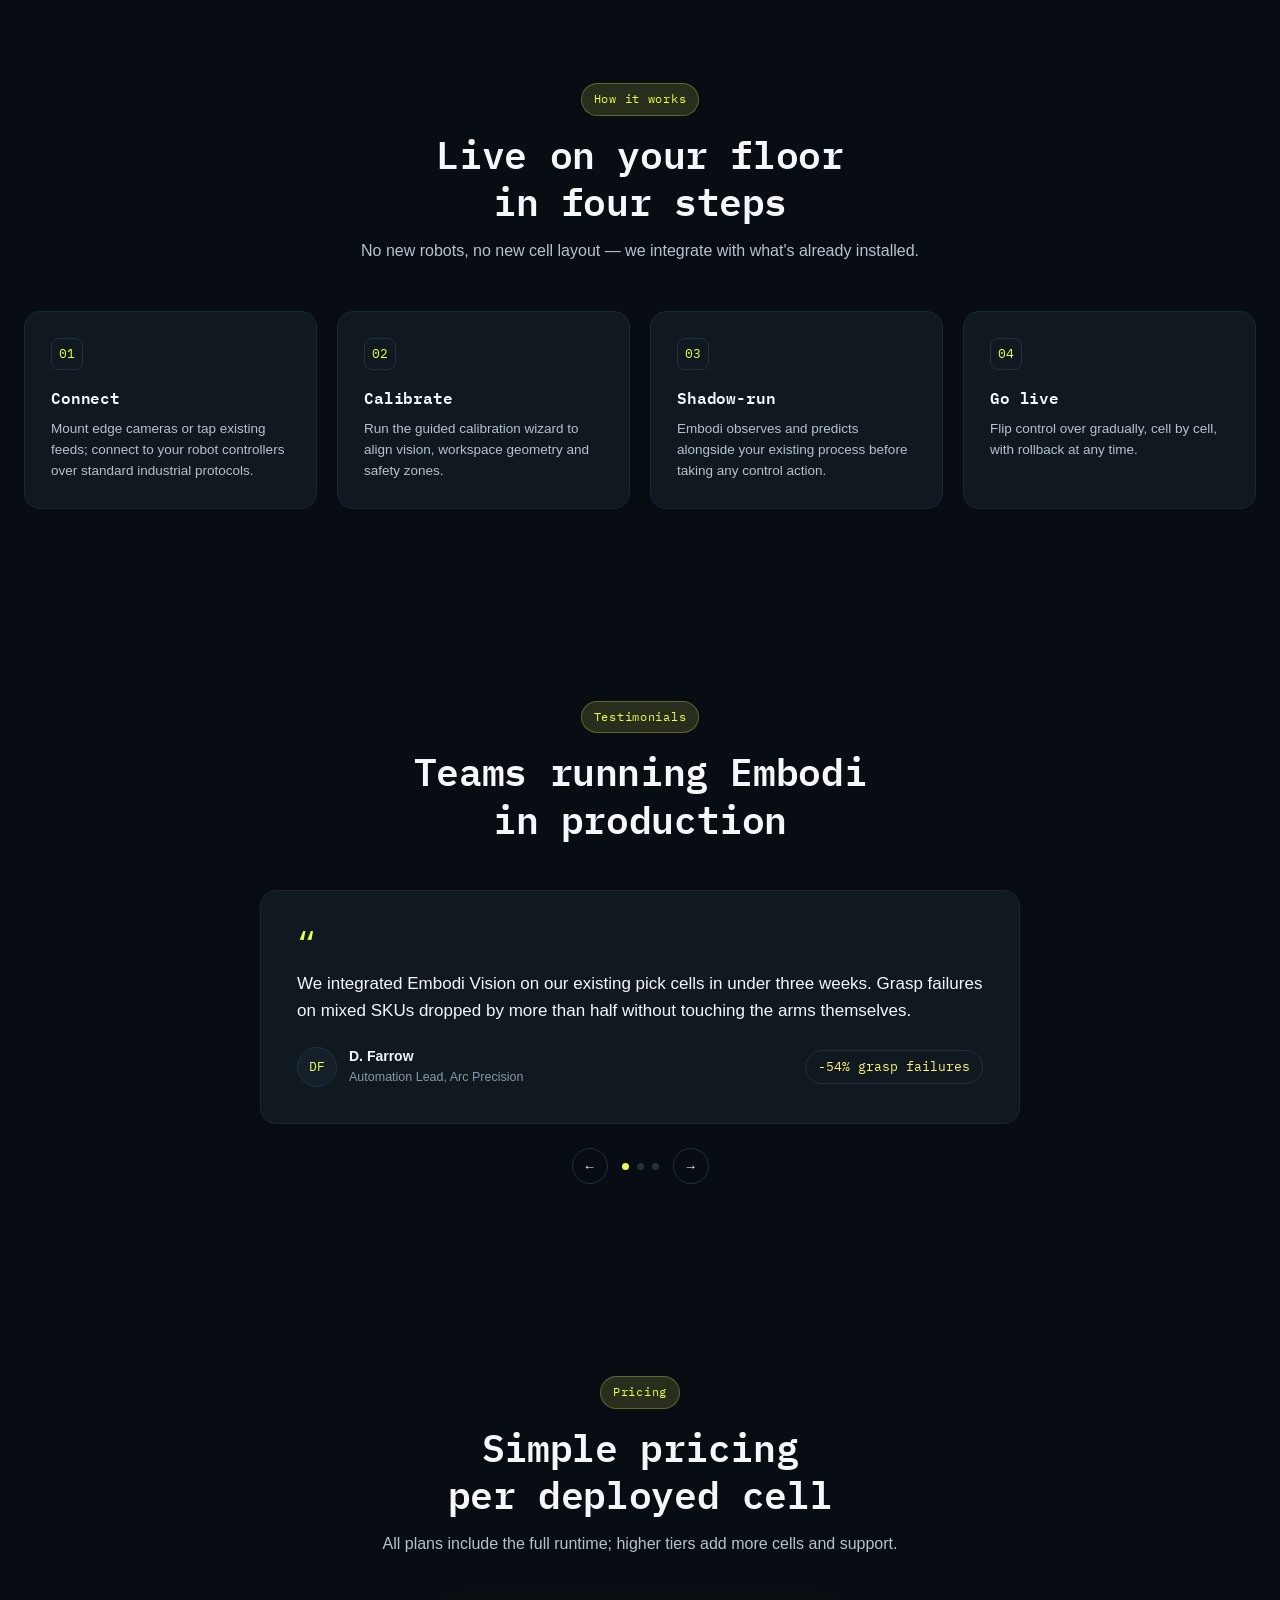
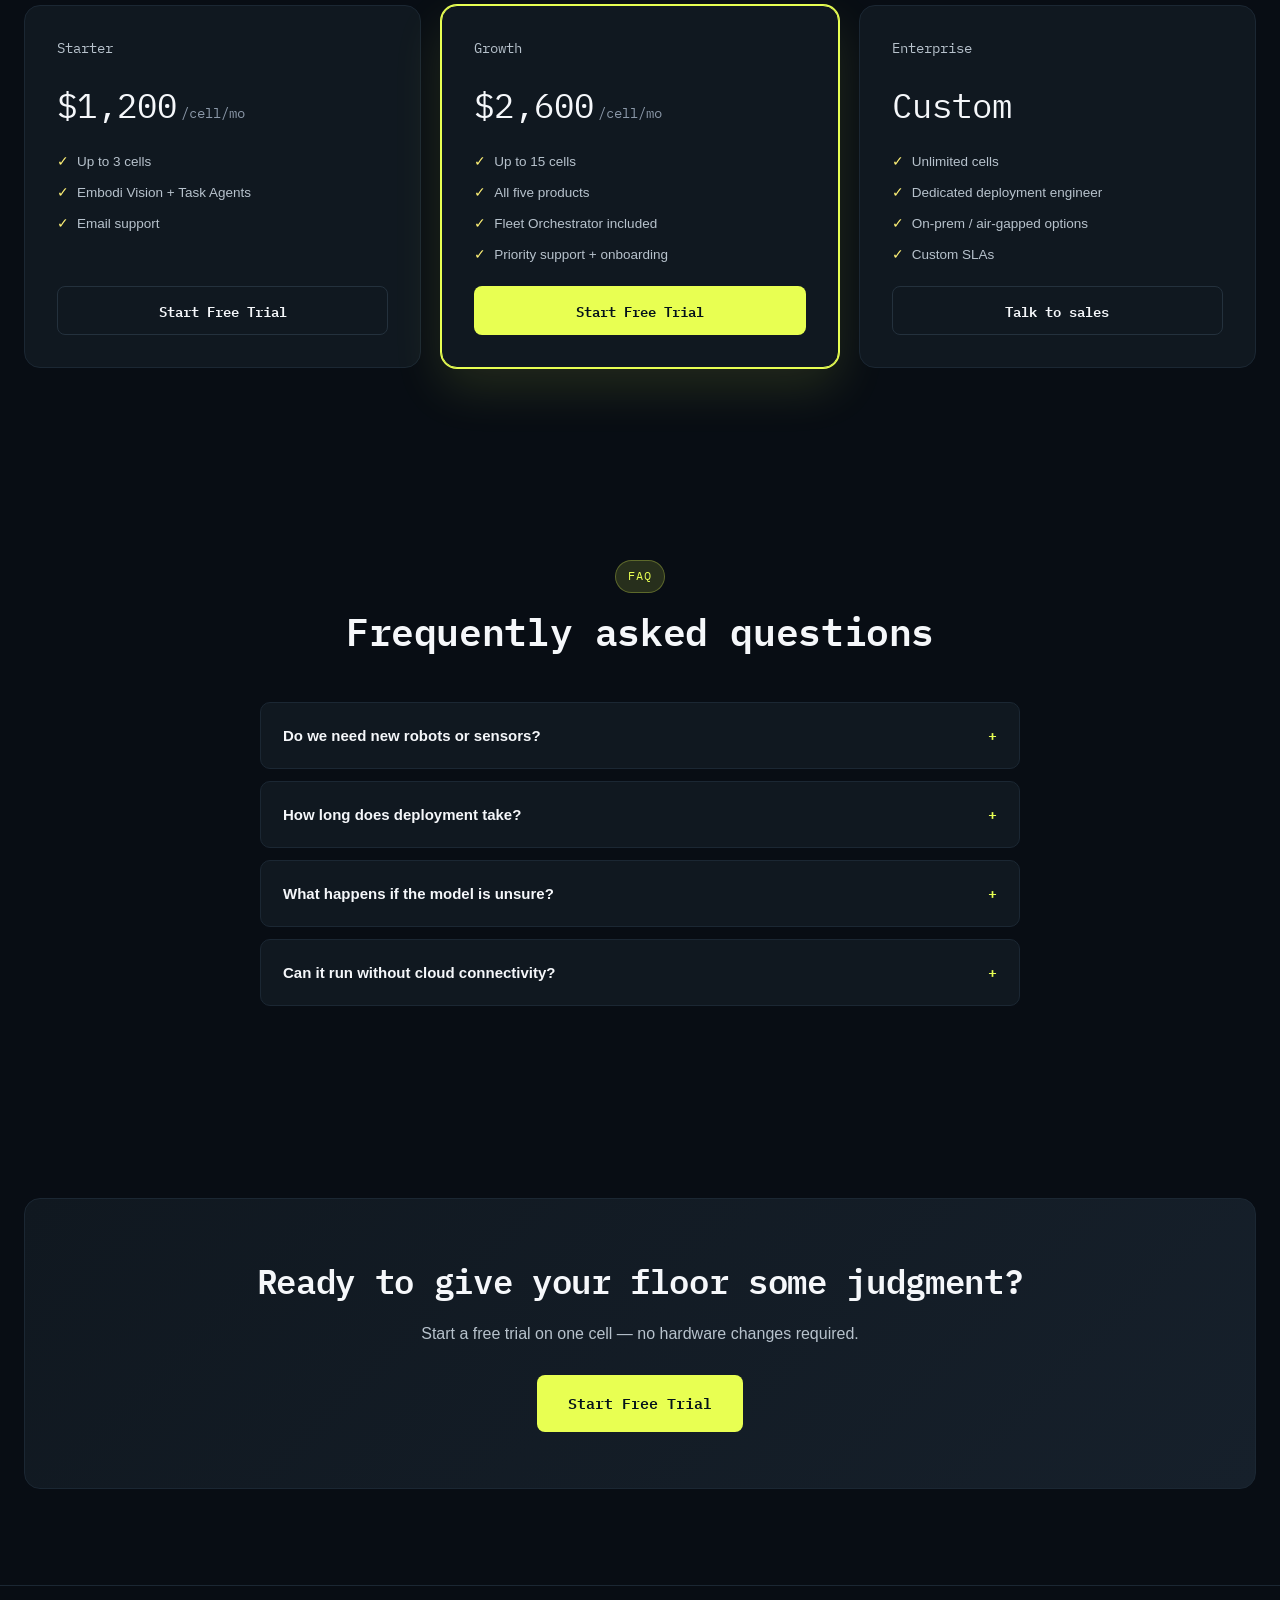
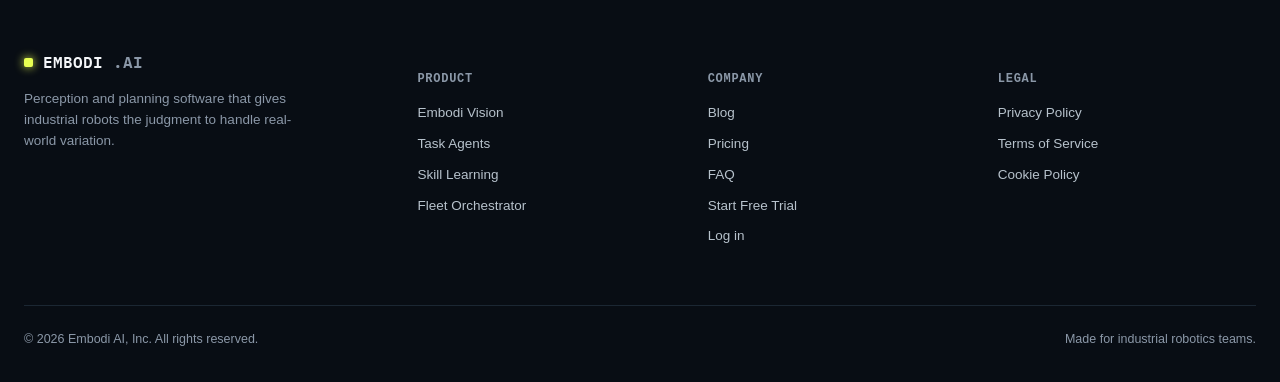
==== commit 6e74954e: "Add files via upload" ====
--- a/index.html
+++ b/index.html
@@ -3,8 +3,8 @@
 <head>
 <meta charset="UTF-8">
 <meta name="viewport" content="width=device-width, initial-scale=1.0">
-<title>Embodi AI — Embodied AI for Industrial Automation</title>
-<meta name="description" content="Embodi AI gives industrial robots perception and judgment through AI agents, computer vision and robot learning — deployed on real production lines in weeks, not years.">
+<title>Embodi AI — Give your robots judgment, not just motion</title>
+<meta name="description" content="Embodi AI gives industrial robots the perception, planning and judgment to handle variation on the production floor — without new hardware.">
 <link rel="preconnect" href="https://fonts.googleapis.com">
 <link href="https://fonts.googleapis.com/css2?family=IBM+Plex+Mono:wght@400;500;600;700&display=swap" rel="stylesheet">
 <link rel="stylesheet" href="css/styles.css">
@@ -13,113 +13,90 @@
 
 <nav class="nav">
   <div class="wrap">
-    <a href="index.html" class="brand"><span class="dot"></span>EMBODI<span style="color:var(--text-3)">.AI</span></a>
+    <a href="index.html" class="brand"><span class="brand-text"><span class="dot"></span>EMBODI<span style="color:var(--text-3)">.AI</span></span><img class="logo-img" alt="Embodi AI logo"></a>
     <div class="nav-links">
       <a href="#products">Products</a>
-      <a href="#tool">Free Tool</a>
       <a href="#how">How it works</a>
       <a href="#pricing">Pricing</a>
-      <a href="#blog">Resources</a>
       <a href="#faq">FAQ</a>
     </div>
     <div class="nav-cta">
       <a href="login.html" class="btn btn-ghost btn-sm">Log in</a>
       <a href="register.html" class="btn btn-primary btn-sm">Start Free Trial</a>
-      <button class="nav-toggle" aria-label="Toggle menu">≡</button>
-    </div>
+    </div>
+    <button class="nav-toggle" aria-label="Toggle menu">≡</button>
   </div>
 </nav>
 
-<header class="hero" id="hero">
-  <video class="hero-bg-video" autoplay muted loop playsinline poster="images/hero-robotics.jpg">
-    <source src="/videos/hero-bg.webm" type="video/webm">
-    <source src="/videos/hero-bg.mp4" type="video/mp4">
-  </video>
-  <img class="hero-bg-gif" alt="" aria-hidden="true">
-  <img class="hero-bg-fallback" src="images/hero-robotics.jpg" alt="Industrial robotic arm operating on a production line under magenta and teal lighting">
-  <div class="hero-overlay"></div>
-  <div class="hero-badges">
-    <span class="frame-label">CAM_02 / LINE_B</span>
-    <span class="rec">LIVE</span>
-  </div>
-  <div class="wrap">
-   <div class="hero-grid">
-    <div class="hero-copy reveal">
-      <span class="mono-tag">// embodied ai · physical automation</span>
-      <h1>Give your robots<br>judgment, not just motion.</h1>
-      <p class="lead">Embodi AI layers AI agents, computer vision and robot learning on top of the manipulators and mobile robots you already run — so they adapt to messy, real-world variation instead of stopping the line.</p>
-      <div class="hero-actions">
-        <a href="register.html" class="btn btn-primary">Start Free Trial →</a>
-        <a href="#tool" class="btn btn-ghost">Run Feasibility Check</a>
-      </div>
-      <div class="hero-stats">
-        <div><span class="num">99.2%</span><span class="lbl">Pick success rate</span></div>
-        <div><span class="num">6.4wk</span><span class="lbl">Avg. deployment</span></div>
-        <div><span class="num">180+</span><span class="lbl">Cells in production</span></div>
-      </div>
-    </div>
-   </div>
-  </div>
-</header>
-
-<section class="logo-strip">
-  <div class="wrap">
-    <span>TRUSTED ON PRODUCTION FLOORS AT</span>
-    <span>NORTHFIELD MOTORS</span>
-    <span>ARC PRECISION</span>
-    <span>KESTREL LOGISTICS</span>
-    <span>VANTA COMPONENTS</span>
-    <span>ORELL PACKAGING</span>
-  </div>
-</section>
-
-<!-- ============ PRODUCTS ============ -->
-<section id="products">
-  <div class="wrap">
-    <div class="section-head reveal">
-      <span class="mono-tag">// 01 — products</span>
-      <h2>One perception stack. Every cell on your floor.</h2>
-      <p>Embodi AI is modular by design — deploy the agents you need on the hardware you already have, from a single manipulator to a full mixed-fleet line.</p>
-    </div>
-
-    <div class="product-tabs reveal">
-      <button class="product-tab active" data-filter="all">All products</button>
-      <button class="product-tab" data-filter="vision">Computer Vision</button>
-      <button class="product-tab" data-filter="agents">AI Agents</button>
-      <button class="product-tab" data-filter="learning">Robot Learning</button>
-    </div>
-
+<section class="hero">
+  <div class="hero-bg">
+    <video autoplay muted loop playsinline preload="auto" poster="images/hero-robotics.jpg" id="hero-video">
+      <source src="videos/hero-bg.mp4" type="video/mp4">
+    </video>
+    <img src="images/hero-robotics.jpg" alt="" id="hero-video-fallback">
+    <div class="hero-scrim"></div>
+    <div class="grid-lines"></div>
+  </div>
+  <div class="wrap hero-grid">
+    <span class="mono-tag">● Now shipping v2.3 — multi-arm coordination</span>
+    <h1>Give your robots <span class="accent">judgment</span>, not just motion.</h1>
+    <p class="sub">Embodi AI layers perception, planning and real-time decision-making on top of the arms and mobile robots you already own — so your fleet adapts to variation instead of stopping for it.</p>
+    <div class="hero-actions">
+      <a href="register.html" class="btn btn-primary btn-lg">Start Free Trial</a>
+      <a href="#products" class="btn btn-ghost btn-lg">See the products</a>
+    </div>
+    <div class="hero-stats">
+      <div class="stat"><b>38ms</b><span>Median decision latency</span></div>
+      <div class="stat"><b>99.2%</b><span>Grasp success on trained SKUs</span></div>
+      <div class="stat"><b>0</b><span>New hardware required</span></div>
+    </div>
+  </div>
+</section>
+
+<div class="trust">
+  <div class="wrap">
+    <span>ARC PRECISION</span><span>NORTHGATE LOGISTICS</span><span>FORGEWORKS</span><span>MERIDIAN PACKAGING</span><span>VOLT ASSEMBLY</span>
+  </div>
+</div>
+
+<section class="section" id="products">
+  <div class="wrap">
+    <div class="section-head reveal">
+      <span class="mono-tag">Products</span>
+      <h2>One perception-and-planning layer, five jobs on the floor</h2>
+      <p>Each module runs on the same runtime and shares the same sensor data — deploy one or all five.</p>
+    </div>
     <div class="bento reveal">
-      <div class="bento-card c-1 glow anim-vision" data-category="vision">
-        <span class="card-bg" aria-hidden="true"><span class="scan-line"></span></span>
+      <div class="bento-card c-1 anim-vision">
+        <span class="card-bg" aria-hidden="true"></span>
         <span class="idx">01</span>
         <div class="icon">CV</div>
         <h3>Embodi Vision</h3>
         <p>6D pose estimation and defect segmentation tuned per-SKU, running at the edge with sub-40ms inference so grippers react in real time.</p>
       </div>
-      <div class="bento-card c-3 anim-agents" data-category="agents">
-        <span class="card-bg" aria-hidden="true"><span class="path-dot"></span></span>
+      <div class="bento-card anim-agents">
+        <span class="card-bg" aria-hidden="true"></span>
         <span class="idx">02</span>
         <div class="icon">AG</div>
         <h3>Task Agents</h3>
         <p>Planning agents that sequence pick, place, inspect and re-grip actions, replanning instantly when a part lands out of position.</p>
       </div>
-      <div class="bento-card c-3 glow-accent anim-learning" data-category="learning">
-        <span class="card-bg" aria-hidden="true"><span class="node n1"></span><span class="node n2"></span><span class="node n3"></span></span>
+      <div class="bento-card anim-learning">
+        <span class="card-bg" aria-hidden="true"></span>
         <span class="idx">03</span>
         <div class="icon">RL</div>
         <h3>Skill Learning</h3>
         <p>Learn new grasps and insertions from a handful of teleoperated demonstrations — no reward engineering required.</p>
       </div>
-      <div class="bento-card c-2 anim-fleet" data-category="agents">
-        <span class="card-bg" aria-hidden="true"><span class="bot b1"></span><span class="bot b2"></span></span>
+      <div class="bento-card anim-fleet">
+        <span class="card-bg" aria-hidden="true"></span>
         <span class="idx">04</span>
         <div class="icon">FL</div>
         <h3>Fleet Orchestrator</h3>
         <p>Coordinate mobile robots and fixed cells from one control plane, with live exception routing to human operators.</p>
       </div>
-      <div class="bento-card c-2 anim-qa" data-category="vision">
-        <span class="card-bg" aria-hidden="true"><span class="scan-frame"></span></span>
+      <div class="bento-card anim-qa">
+        <span class="card-bg" aria-hidden="true"></span>
         <span class="idx">05</span>
         <div class="icon">QA</div>
         <h3>Vision QA</h3>
@@ -129,277 +106,167 @@
   </div>
 </section>
 
-<!-- ============ PRODUCT VIDEO SHOWCASE ============ -->
-<section id="product-video">
-  <div class="wrap">
-    <div class="section-head reveal">
-      <span class="mono-tag">// 02 — see it on the floor</span>
-      <h2>Watch the products in a real production cell</h2>
-      <p>Short clips captured on live customer lines — no simulation, no staged demos.</p>
-    </div>
-
-    <div class="video-showcase reveal">
-      <div class="video-primary" id="video-primary">
-        <video autoplay muted loop playsinline poster="images/hero-robotics.jpg">
-          <source src="/videos/hero.webm" type="video/webm">
-          <source src="/videos/hero.mp4" type="video/mp4">
+<section class="section">
+  <div class="wrap">
+    <div class="section-head reveal">
+      <span class="mono-tag">In action</span>
+      <h2>See the runtime handling real production variation</h2>
+      <p>Short clips from active deployments — switch tabs to compare use cases.</p>
+    </div>
+    <div class="showcase-tabs reveal">
+      <button class="showcase-tab active" data-title="Robotic pick &amp; place" data-desc="Vision-guided picking adapts to randomly oriented parts on a moving line." data-src="videos/robot-demo.mp4" data-poster="images/poster-robot-demo.jpg">Pick &amp; Place</button>
+      <button class="showcase-tab" data-title="Skill learning from demonstration" data-desc="A new insertion skill is taught from five teleoperated demonstrations." data-src="videos/ai-training.mp4" data-poster="images/poster-ai-training.jpg">Skill Training</button>
+      <button class="showcase-tab" data-title="Industrial automation at scale" data-desc="Fleet Orchestrator coordinating multiple cells across a production line." data-src="videos/industrial-automation.mp4" data-poster="images/poster-industrial-automation.jpg">Fleet View</button>
+    </div>
+    <div class="showcase-frame reveal">
+      <div class="showcase-media">
+        <video autoplay muted loop playsinline preload="auto" poster="images/poster-robot-demo.jpg">
+          <source src="videos/robot-demo.mp4" type="video/mp4">
         </video>
-        <img class="gif-media" alt="" aria-hidden="true">
-        <div class="video-caption">
-          <div>
-            <div class="title" style="font-family:var(--mono);font-size:13px;color:#fff;">Embodi Vision — line overview</div>
+      </div>
+      <div class="showcase-caption">
+        <h3>Robotic pick &amp; place</h3>
+        <p>Vision-guided picking adapts to randomly oriented parts on a moving line.</p>
+      </div>
+    </div>
+  </div>
+</section>
+
+<section class="section" id="how">
+  <div class="wrap">
+    <div class="section-head reveal">
+      <span class="mono-tag">How it works</span>
+      <h2>Live on your floor in four steps</h2>
+      <p>No new robots, no new cell layout — we integrate with what's already installed.</p>
+    </div>
+    <div class="steps reveal">
+      <div class="step"><div class="num">01</div><h4>Connect</h4><p>Mount edge cameras or tap existing feeds; connect to your robot controllers over standard industrial protocols.</p></div>
+      <div class="step"><div class="num">02</div><h4>Calibrate</h4><p>Run the guided calibration wizard to align vision, workspace geometry and safety zones.</p></div>
+      <div class="step"><div class="num">03</div><h4>Shadow-run</h4><p>Embodi observes and predicts alongside your existing process before taking any control action.</p></div>
+      <div class="step"><div class="num">04</div><h4>Go live</h4><p>Flip control over gradually, cell by cell, with rollback at any time.</p></div>
+    </div>
+  </div>
+</section>
+
+<section class="section">
+  <div class="wrap">
+    <div class="section-head reveal">
+      <span class="mono-tag">Testimonials</span>
+      <h2>Teams running Embodi in production</h2>
+    </div>
+    <div class="testi-wrap reveal">
+      <div class="testi-track">
+        <div class="testi-slide active">
+          <div class="testi-quote">“</div>
+          <p class="testi-text">We integrated Embodi Vision on our existing pick cells in under three weeks. Grasp failures on mixed SKUs dropped by more than half without touching the arms themselves.</p>
+          <div class="testi-footer">
+            <div class="testi-person"><div class="testi-avatar">DF</div><div><div class="testi-name">D. Farrow</div><div class="testi-role">Automation Lead, Arc Precision</div></div></div>
+            <span class="testi-metric">-54% grasp failures</span>
           </div>
         </div>
-      </div>
-
-      <div class="video-list">
-        <div class="video-thumb active" data-src="/videos/hero.mp4" data-poster="images/hero-robotics.jpg" data-title="Embodi Vision — line overview">
-          <div class="thumb-img"><video autoplay muted loop playsinline poster="images/hero-robotics.jpg"><source src="/videos/hero.webm" type="video/webm"><source src="/videos/hero.mp4" type="video/mp4"></video><img class="gif-media" alt="" aria-hidden="true"></div>
-          <div class="meta"><h4>Line overview</h4><span>0:42</span></div>
+        <div class="testi-slide">
+          <div class="testi-quote">“</div>
+          <p class="testi-text">Fleet Orchestrator gave us one view across four cells that used to run on separate PLCs. Exception handling that took an operator a walk across the floor now routes instantly.</p>
+          <div class="testi-footer">
+            <div class="testi-person"><div class="testi-avatar">MO</div><div><div class="testi-name">M. Okafor</div><div class="testi-role">Plant Manager, Northgate Logistics</div></div></div>
+            <span class="testi-metric">+31% cell uptime</span>
+          </div>
         </div>
-        <div class="video-thumb" data-src="/videos/robot-demo.mp4" data-poster="images/poster-robot-demo.jpg" data-title="Robot demo — precision pick & place">
-          <div class="thumb-img"><video autoplay muted loop playsinline poster="images/poster-robot-demo.jpg"><source src="/videos/robot-demo.webm" type="video/webm"><source src="/videos/robot-demo.mp4" type="video/mp4"></video><img class="gif-media" alt="" aria-hidden="true"></div>
-          <div class="meta"><h4>Precision pick &amp; place</h4><span>1:05</span></div>
+        <div class="testi-slide">
+          <div class="testi-quote">“</div>
+          <p class="testi-text">Skill Learning let us stand up a new insertion task from demonstrations in an afternoon instead of weeks of manual programming.</p>
+          <div class="testi-footer">
+            <div class="testi-person"><div class="testi-avatar">PA</div><div><div class="testi-name">P. Andersson</div><div class="testi-role">Head of Engineering, Volt Assembly</div></div></div>
+            <span class="testi-metric">6x faster changeover</span>
+          </div>
         </div>
-        <div class="video-thumb" data-src="/videos/ai-training.mp4" data-poster="images/poster-ai-training.jpg" data-title="AI training — learning from demonstration">
-          <div class="thumb-img"><video autoplay muted loop playsinline poster="images/poster-ai-training.jpg"><source src="/videos/ai-training.webm" type="video/webm"><source src="/videos/ai-training.mp4" type="video/mp4"></video><img class="gif-media" alt="" aria-hidden="true"></div>
-          <div class="meta"><h4>Learning from demonstration</h4><span>0:58</span></div>
-        </div>
-        <div class="video-thumb" data-src="/videos/industrial-automation.mp4" data-poster="images/poster-industrial-automation.jpg" data-title="Fleet orchestration — warehouse floor">
-          <div class="thumb-img"><video autoplay muted loop playsinline poster="images/poster-industrial-automation.jpg"><source src="/videos/industrial-automation.webm" type="video/webm"><source src="/videos/industrial-automation.mp4" type="video/mp4"></video><img class="gif-media" alt="" aria-hidden="true"></div>
-          <div class="meta"><h4>Fleet on the warehouse floor</h4><span>1:20</span></div>
-        </div>
-      </div>
-    </div>
-
-  </div>
-</section>
-
-<!-- ============ FREE TOOL ============ -->
-<section id="tool">
-  <div class="wrap">
-    <div class="section-head reveal">
-      <span class="mono-tag">// 03 — free tool</span>
-      <h2>Automation Feasibility Estimator</h2>
-      <p>A quick, no-login gut-check for whether a manual task on your line is ready for embodied AI — modeled from patterns across Embodi deployments.</p>
-    </div>
-    <div class="tool-card reveal">
-      <form id="feasibility-tool">
-        <div class="field">
-          <label for="task-type">Task type</label>
-          <select id="task-type">
-            <option value="pick-place">Pick &amp; place</option>
-            <option value="assembly">Assembly / insertion</option>
-            <option value="inspection">Visual inspection</option>
-            <option value="packaging">Packaging</option>
-            <option value="machine-tending">Machine tending</option>
-          </select>
-        </div>
-        <div class="field">
-          <label for="volume">Units per week</label>
-          <input type="number" id="volume" placeholder="e.g. 3200" min="0" required>
-        </div>
-        <div class="field">
-          <label for="variability">Part / process variability</label>
-          <select id="variability">
-            <option value="low">Low — fixed positions, consistent parts</option>
-            <option value="medium">Medium — some variation in position or SKU</option>
-            <option value="high">High — mixed SKUs, loose tolerances</option>
-          </select>
-        </div>
-        <div class="field">
-          <label for="hours">Operating hours / shift</label>
-          <input type="number" id="hours" placeholder="e.g. 8" min="1" max="24" value="8" required>
-        </div>
-        <button type="submit" class="btn btn-accent btn-block">Estimate feasibility →</button>
-      </form>
-      <div class="tool-output" id="tool-output">
-        <p class="placeholder">Fill in the form and run an estimate — results appear here instantly. This gives you a directional read; a full deployment assessment happens after a design review with our team.</p>
-      </div>
-    </div>
-  </div>
-</section>
-
-<!-- ============ HOW IT WORKS ============ -->
-<section id="how">
-  <div class="wrap">
-    <div class="section-head reveal">
-      <span class="mono-tag">// 04 — how it works</span>
-      <h2>From pilot cell to full line in four steps</h2>
-    </div>
-    <div class="steps reveal">
-      <div class="step"><span class="num">STEP / 01</span><h3>Capture &amp; calibrate</h3><p>We mount cameras on your existing cell and capture a short data pass of real parts and motions.</p></div>
-      <div class="step"><span class="num">STEP / 02</span><h3>Train perception</h3><p>Embodi Vision and Skill Learning tune to your SKUs, tolerances, and lighting — typically in under two weeks.</p></div>
-      <div class="step"><span class="num">STEP / 03</span><h3>Shadow run</h3><p>Task Agents run in shadow mode alongside your current process, scored against ground truth before go-live.</p></div>
-      <div class="step"><span class="num">STEP / 04</span><h3>Go live &amp; scale</h3><p>Fleet Orchestrator rolls the trained skill out to additional cells and lines with one control plane.</p></div>
-    </div>
-  </div>
-</section>
-
-<!-- ============ TESTIMONIALS ============ -->
-<section id="testimonials">
-  <div class="wrap">
-    <div class="section-head reveal">
-      <span class="mono-tag">// 05 — on the floor</span>
-      <h2>What production teams say after go-live</h2>
-    </div>
-    <div class="testi-track reveal">
-      <span class="testi-quote" aria-hidden="true">&#8220;</span>
-      <div class="testi-slide active">
-        <p>"We stopped re-tooling the pick cell every time a supplier changed a bin. Embodi's vision stack just adapts, and our downtime tickets for that line dropped by more than half."</p>
-        <div class="testi-person">
-          <div class="testi-avatar">DF</div>
-          <div class="testi-person-info"><span class="testi-name">Dana Ferro</span><span class="testi-role">Plant Engineering Lead, Northfield Motors</span></div>
-          <span class="testi-metric">Pick &amp; Place Line, 3 cells</span>
-        </div>
-      </div>
-      <div class="testi-slide">
-        <p>"The shadow-run step made the rollout an easy sell internally. We saw the agent's decisions scored against our own inspectors for two weeks before it ever touched a real part."</p>
-        <div class="testi-person">
-          <div class="testi-avatar">MO</div>
-          <div class="testi-person-info"><span class="testi-name">Marcus Oyelaran</span><span class="testi-role">Director of Automation, Arc Precision</span></div>
-          <span class="testi-metric">Visual Inspection, 6 lines</span>
-        </div>
-      </div>
-      <div class="testi-slide">
-        <p>"Fleet Orchestrator is the piece nobody else had. We run mixed AMRs and fixed cells from one screen, and exceptions route to a human in under a second."</p>
-        <div class="testi-person">
-          <div class="testi-avatar">PA</div>
-          <div class="testi-person-info"><span class="testi-name">Priya Anand</span><span class="testi-role">VP Operations, Kestrel Logistics</span></div>
-          <span class="testi-metric">Warehouse Fleet, 40+ robots</span>
-        </div>
       </div>
       <div class="testi-controls">
-        <button class="testi-arrow testi-prev" type="button" aria-label="Previous testimonial">&#8592;</button>
+        <button class="testi-arrow testi-prev" aria-label="Previous">←</button>
         <div class="testi-dots"></div>
-        <button class="testi-arrow testi-next" type="button" aria-label="Next testimonial">&#8594;</button>
-      </div>
-    </div>
-  </div>
-</section>
-
-<!-- ============ PRICING ============ -->
-<section id="pricing">
-  <div class="wrap">
-    <div class="section-head reveal">
-      <span class="mono-tag">// 06 — pricing</span>
-      <h2>Priced per cell, not per seat</h2>
-      <p>Every tier includes the full perception stack. You scale by production cell, not by how many engineers log in.</p>
+        <button class="testi-arrow testi-next" aria-label="Next">→</button>
+      </div>
+    </div>
+  </div>
+</section>
+
+<section class="section" id="pricing">
+  <div class="wrap">
+    <div class="section-head reveal">
+      <span class="mono-tag">Pricing</span>
+      <h2>Simple pricing per deployed cell</h2>
+      <p>All plans include the full runtime; higher tiers add more cells and support.</p>
     </div>
     <div class="pricing-grid reveal">
       <div class="price-card">
-        <span class="price-name">Pilot</span>
-        <div class="price-amount">$2,400<span>/mo per cell</span></div>
-        <p class="price-desc">For validating one task on one cell before wider rollout.</p>
-        <ul class="price-features">
-          <li>1 production cell</li>
+        <span class="plan">Starter</span>
+        <div class="amount">$1,200<span>/cell/mo</span></div>
+        <ul>
+          <li>Up to 3 cells</li>
           <li>Embodi Vision + Task Agents</li>
-          <li>Shadow-run validation</li>
-          <li>Email support, 2 business day SLA</li>
+          <li>Email support</li>
         </ul>
-        <a href="register.html" class="btn btn-ghost btn-block">Start Free Trial</a>
-      </div>
-      <div class="price-card featured">
-        <span class="price-name">Production</span>
-        <div class="price-amount">$5,100<span>/mo per cell</span></div>
-        <p class="price-desc">For lines running embodied AI as the primary process, not a pilot.</p>
-        <ul class="price-features">
-          <li>Unlimited cells on one line</li>
-          <li>Full stack incl. Skill Learning</li>
-          <li>Fleet Orchestrator control plane</li>
-          <li>Priority support, 4 hour SLA</li>
-          <li>Quarterly tuning review</li>
+        <a href="register.html" class="btn btn-ghost">Start Free Trial</a>
+      </div>
+      <div class="price-card highlight">
+        <span class="plan">Growth</span>
+        <div class="amount">$2,600<span>/cell/mo</span></div>
+        <ul>
+          <li>Up to 15 cells</li>
+          <li>All five products</li>
+          <li>Fleet Orchestrator included</li>
+          <li>Priority support + onboarding</li>
         </ul>
-        <a href="register.html" class="btn btn-primary btn-block">Start Free Trial</a>
+        <a href="register.html" class="btn btn-primary">Start Free Trial</a>
       </div>
       <div class="price-card">
-        <span class="price-name">Enterprise</span>
-        <div class="price-amount">Custom</div>
-        <p class="price-desc">For multi-site fleets with dedicated reliability and integration needs.</p>
-        <ul class="price-features">
-          <li>Multi-site fleet orchestration</li>
+        <span class="plan">Enterprise</span>
+        <div class="amount">Custom</div>
+        <ul>
+          <li>Unlimited cells</li>
           <li>Dedicated deployment engineer</li>
-          <li>Custom SLA &amp; on-prem options</li>
-          <li>Security &amp; compliance review</li>
+          <li>On-prem / air-gapped options</li>
+          <li>Custom SLAs</li>
         </ul>
-        <a href="register.html" class="btn btn-ghost btn-block">Book Demo</a>
-      </div>
-    </div>
-  </div>
-</section>
-
-<!-- ============ BLOG / RESOURCES ============ -->
-<section id="blog">
-  <div class="wrap">
-    <div class="section-head reveal">
-      <span class="mono-tag">// 07 — resources</span>
-      <h2>Field notes from real deployments</h2>
-    </div>
-    <div class="blog-grid reveal">
-      <a href="blog.html#article-1" class="blog-card">
-        <span class="mono-tag">Deployment</span>
-        <h3>Why shadow-running beats a big-bang go-live</h3>
-        <p>The two-week validation window that convinces plant managers embodied AI is safe to trust with real parts.</p>
-        <span class="read">Read article →</span>
-      </a>
-      <a href="blog.html#article-2" class="blog-card">
-        <span class="mono-tag">Computer Vision</span>
-        <h3>Pose estimation for parts you've never labeled</h3>
-        <p>How few-shot calibration lets Embodi Vision handle new SKUs without months of dataset collection.</p>
-        <span class="read">Read article →</span>
-      </a>
-      <a href="blog.html" class="blog-card">
-        <span class="mono-tag">Fleet Ops</span>
-        <h3>Coordinating mixed AMR and fixed-cell fleets</h3>
-        <p>Lessons from running 40+ robots under one control plane without a single collided path.</p>
-        <span class="read">Read article →</span>
-      </a>
-    </div>
-  </div>
-</section>
-
-<!-- ============ FAQ ============ -->
-<section id="faq">
-  <div class="wrap">
-    <div class="section-head reveal">
-      <span class="mono-tag">// 08 — faq</span>
-      <h2>Questions plant teams actually ask</h2>
-    </div>
-    <div class="reveal" style="max-width:760px;margin:0 auto;">
+        <a href="register.html" class="btn btn-ghost">Talk to sales</a>
+      </div>
+    </div>
+  </div>
+</section>
+
+<section class="section" id="faq">
+  <div class="wrap">
+    <div class="section-head reveal">
+      <span class="mono-tag">FAQ</span>
+      <h2>Frequently asked questions</h2>
+    </div>
+    <div class="faq reveal">
       <div class="faq-item">
-        <div class="faq-q"><h3>Does Embodi AI replace our existing robot controllers?</h3><span class="plus">+</span></div>
-        <div class="faq-a"><p>No. Embodi AI runs alongside your existing PLCs and robot controllers as a perception and decision layer, sending standard motion commands your hardware already understands.</p></div>
+        <button class="faq-q">Do we need new robots or sensors? <span class="plus">+</span></button>
+        <div class="faq-a"><p>No. Embodi runs as a perception-and-planning layer on top of most industrial arms and mobile robots via standard controller protocols, using existing or lightweight added cameras.</p></div>
       </div>
       <div class="faq-item">
-        <div class="faq-q"><h3>What robot brands and cameras are supported?</h3><span class="plus">+</span></div>
-        <div class="faq-a"><p>Embodi Vision integrates with the major industrial arms and AMR platforms plus standard GigE and RGB-D camera lines. Our deployment team confirms compatibility during the design review.</p></div>
+        <button class="faq-q">How long does deployment take? <span class="plus">+</span></button>
+        <div class="faq-a"><p>Most single-cell deployments go from kickoff to shadow-run within two to three weeks, with full control handover shortly after validation.</p></div>
       </div>
       <div class="faq-item">
-        <div class="faq-q"><h3>How long does a pilot cell take to go live?</h3><span class="plus">+</span></div>
-        <div class="faq-a"><p>Most pilot cells complete capture, training and shadow-run validation in five to eight weeks, depending on part variability and camera access on your line.</p></div>
+        <button class="faq-q">What happens if the model is unsure? <span class="plus">+</span></button>
+        <div class="faq-a"><p>Low-confidence situations are routed to a human operator through Fleet Orchestrator instead of the robot guessing, and every decision is logged for audit.</p></div>
       </div>
       <div class="faq-item">
-        <div class="faq-q"><h3>Is the Feasibility Estimator's output a guarantee?</h3><span class="plus">+</span></div>
-        <div class="faq-a"><p>No. It's a directional, public preview tool modeled on patterns from past deployments. A binding assessment comes from a design review with our deployment engineers.</p></div>
-      </div>
-      <div class="faq-item">
-        <div class="faq-q"><h3>How is our production data handled?</h3><span class="plus">+</span></div>
-        <div class="faq-a"><p>Camera and process data stay scoped to your deployment and are never used to train models shared across customers. See our <a href="privacy.html" style="color:var(--accent)">Privacy Policy</a> for full detail.</p></div>
-      </div>
-    </div>
-  </div>
-</section>
-
-<!-- ============ CTA ============ -->
-<section id="cta">
-  <div class="wrap">
-    <div class="cta-banner reveal">
-      <h2>Ready to see it on your own line?</h2>
-      <p>Start a free trial or book a design review — either way, a deployment engineer looks at your actual cell before anything ships.</p>
-      <div class="cta-actions">
-        <a href="register.html" class="btn btn-primary">Start Free Trial →</a>
-        <a href="register.html" class="btn btn-ghost">Book Demo</a>
-      </div>
+        <button class="faq-q">Can it run without cloud connectivity? <span class="plus">+</span></button>
+        <div class="faq-a"><p>Yes. The runtime executes at the edge; cloud connectivity is only used for optional fleet analytics and model updates.</p></div>
+      </div>
+    </div>
+  </div>
+</section>
+
+<section class="section">
+  <div class="wrap">
+    <div class="cta-band reveal">
+      <h2>Ready to give your floor some judgment?</h2>
+      <p>Start a free trial on one cell — no hardware changes required.</p>
+      <a href="register.html" class="btn btn-primary btn-lg">Start Free Trial</a>
     </div>
   </div>
 </section>
@@ -408,42 +275,25 @@
   <div class="wrap">
     <div class="footer-grid">
       <div class="footer-brand">
-        <a href="index.html" class="brand"><span class="dot"></span>EMBODI<span style="color:var(--text-3)">.AI</span></a>
-        <p>Embodied AI for industrial automation — AI agents, computer vision and robot learning deployed on real production lines.</p>
-      </div>
-      <div class="footer-col">
-        <h4>Product</h4>
-        <a href="#products">Embodi Vision</a>
-        <a href="#products">Task Agents</a>
-        <a href="#products">Skill Learning</a>
-        <a href="#products">Fleet Orchestrator</a>
-      </div>
-      <div class="footer-col">
-        <h4>Company</h4>
-        <a href="#pricing">Pricing</a>
-        <a href="#blog">Resources</a>
-        <a href="#faq">FAQ</a>
-        <a href="register.html">Book Demo</a>
-      </div>
-      <div class="footer-col">
-        <h4>Legal</h4>
-        <a href="privacy.html">Privacy Policy</a>
-        <a href="terms.html">Terms of Service</a>
-        <a href="cookies.html">Cookie Policy</a>
-      </div>
+        <a href="index.html" class="brand"><span class="brand-text"><span class="dot"></span>EMBODI<span style="color:var(--text-3)">.AI</span></span><img class="logo-img" alt="Embodi AI logo"></a>
+        <p>Perception and planning software that gives industrial robots the judgment to handle real-world variation.</p>
+      </div>
+      <div class="footer-col"><h5>PRODUCT</h5><a href="#products">Embodi Vision</a><a href="#products">Task Agents</a><a href="#products">Skill Learning</a><a href="#products">Fleet Orchestrator</a></div>
+      <div class="footer-col"><h5>COMPANY</h5><a href="blog.html">Blog</a><a href="#pricing">Pricing</a><a href="#faq">FAQ</a><a href="register.html">Start Free Trial</a><a href="login.html">Log in</a></div>
+      <div class="footer-col"><h5>LEGAL</h5><a href="privacy.html">Privacy Policy</a><a href="terms.html">Terms of Service</a><a href="cookies.html">Cookie Policy</a></div>
     </div>
     <div class="footer-bottom">
       <span>© 2026 Embodi AI, Inc. All rights reserved.</span>
-      <span>Built for real production floors.</span>
+      <span>Made for industrial robotics teams.</span>
     </div>
   </div>
 </footer>
 
-<div class="cookie-banner">
-  <p><b>We use cookies.</b> Embodi AI uses essential and analytics cookies to run this site and understand deployment interest. See our <a href="cookies.html" style="color:var(--accent)">Cookie Policy</a>.</p>
-  <div class="actions">
-    <button class="btn btn-primary btn-sm" data-cookie="accept">Accept all</button>
-    <button class="btn btn-ghost btn-sm" data-cookie="reject">Reject non-essential</button>
+<div class="cookie-banner" id="cookie-banner">
+  <p>We use cookies to run essential site features and understand usage. See our <a href="cookies.html" style="color:var(--primary)">Cookie Policy</a> for details.</p>
+  <div class="cookie-actions">
+    <button class="btn btn-primary btn-sm" id="cookie-accept">Accept</button>
+    <button class="btn btn-ghost btn-sm" id="cookie-decline">Decline</button>
   </div>
 </div>
 
--- a/css/styles.css
+++ b/css/styles.css
@@ -1,25 +1,18 @@
-/* ===========================================================
-   EMBODI AI — Design tokens (Monospace Technical / Bento Mosaic)
-=========================================================== */
+/* Embodi AI — Industrial Dark + Cyan theme */
 :root{
-  --primary:#FF3D7F;
-  --secondary:#101014;
-  --accent:#00E5CC;
-  --soft:#FFF5F8;
-  --muted:#75727A;
-
-  --bg:#0A0A0D;
-  --surface:#131317;
-  --surface-2:#1A1A20;
-  --border:rgba(255,255,255,0.09);
-  --border-strong:rgba(255,255,255,0.16);
-  --text:#F3F2F5;
-  --text-2:#A6A3AC;
-  --text-3:#75727A;
-
-  --mono:'IBM Plex Mono','SFMono-Regular',Consolas,'Liberation Mono',Menlo,monospace;
-  --sans:-apple-system,BlinkMacSystemFont,'Inter','Segoe UI',Roboto,Helvetica,Arial,sans-serif;
-
+  --bg:#080D14;
+  --surface:#101820;
+  --surface-2:#16202B;
+  --primary:#E8FF52;
+  --primary-dim:rgba(232,255,82,.14);
+  --accent:#FFF176;
+  --text:#F5F7FA;
+  --text-2:#B7C2CC;
+  --text-3:#8B98A8;
+  --border:#1B2733;
+  --border-strong:#24313D;
+  --mono:'IBM Plex Mono',ui-monospace,SFMono-Regular,Menlo,monospace;
+  --sans:-apple-system,BlinkMacSystemFont,'Segoe UI',Roboto,Helvetica,Arial,sans-serif;
   --radius:10px;
   --radius-lg:16px;
   --space-1:4px;--space-2:8px;--space-3:12px;--space-4:16px;--space-5:24px;--space-6:32px;--space-7:48px;--space-8:64px;
@@ -27,380 +20,219 @@
   --dur:220ms;
   --ease:cubic-bezier(.16,.84,.44,1);
 }
-
-*{margin:0;padding:0;box-sizing:border-box;}
+*,*::before,*::after{box-sizing:border-box;}
 html{scroll-behavior:smooth;}
-@media (prefers-reduced-motion:reduce){html{scroll-behavior:auto;}*{animation-duration:0.01ms !important;animation-iteration-count:1 !important;transition-duration:0.01ms !important;}}
-
-body{
-  background:var(--bg);
-  color:var(--text);
-  font-family:var(--sans);
-  font-size:16px;
-  line-height:1.6;
-  -webkit-font-smoothing:antialiased;
-  overflow-x:hidden;
-}
-
+body{margin:0;background:var(--bg);color:var(--text);font-family:var(--sans);line-height:1.55;-webkit-font-smoothing:antialiased;overflow-x:hidden;}
+img{max-width:100%;display:block;}
 a{color:inherit;text-decoration:none;}
-img{max-width:100%;display:block;}
-ul{list-style:none;}
+h1,h2,h3,h4{margin:0;font-family:var(--mono);font-weight:600;letter-spacing:-0.01em;}
+p{margin:0;}
 button{font-family:inherit;cursor:pointer;}
-
 .wrap{max-width:var(--max);margin:0 auto;padding:0 24px;}
 @media (max-width:640px){.wrap{padding:0 18px;}}
-
-.mono-tag{
-  font-family:var(--mono);
-  font-size:12px;
-  letter-spacing:.08em;
-  text-transform:uppercase;
-  color:var(--accent);
-  display:inline-flex;
-  align-items:center;
-  gap:8px;
-}
-.mono-tag::before{content:'';width:6px;height:6px;border-radius:1px;background:var(--accent);box-shadow:0 0 8px var(--accent);}
-
-h1,h2,h3,h4{
-  font-family:var(--mono);
-  font-weight:600;
-  letter-spacing:-0.01em;
-  color:var(--text);
-}
-h1{font-size:clamp(34px,5.4vw,64px);line-height:1.05;}
-h2{font-size:clamp(26px,3.4vw,40px);line-height:1.12;}
-h3{font-size:19px;line-height:1.3;}
-p{color:var(--text-2);}
-
-.section-head{max-width:640px;margin-bottom:var(--space-7);}
-#faq .section-head{margin-left:auto;margin-right:auto;text-align:center;}
-#faq .section-head .mono-tag{justify-content:center;}
-.section-head .mono-tag{margin-bottom:var(--space-3);}
-.section-head h2{margin-bottom:var(--space-3);}
-.section-head p{font-size:16px;}
-
-section{padding:var(--space-8) 0;position:relative;}
-@media (max-width:780px){section{padding:56px 0;}}
-
-/* ---------- Buttons ---------- */
-.btn{
-  display:inline-flex;align-items:center;justify-content:center;gap:8px;
-  font-family:var(--mono);font-size:14px;font-weight:600;letter-spacing:.02em;
-  padding:13px 22px;border-radius:8px;border:1px solid transparent;
-  transition:transform var(--dur) var(--ease),background var(--dur) var(--ease),border-color var(--dur) var(--ease),box-shadow var(--dur) var(--ease);
-  min-height:44px;white-space:nowrap;
-}
-.btn-primary{background:var(--primary);color:#100008;box-shadow:0 0 0 0 rgba(255,61,127,.5);}
-.btn-primary:hover{transform:translateY(-1px);box-shadow:0 8px 24px -8px rgba(255,61,127,.6);}
+.mono-tag{display:inline-flex;align-items:center;gap:8px;font-family:var(--mono);font-size:12px;letter-spacing:.06em;color:var(--primary);background:var(--primary-dim);border:1px solid rgba(232,255,82,.28);padding:6px 12px;border-radius:999px;}
+.section{padding:96px 0;position:relative;}
+@media (max-width:768px){.section{padding:64px 0;}}
+.section-head{max-width:720px;margin:0 auto 48px;text-align:center;}
+.section-head h2{font-size:clamp(26px,3.6vw,38px);margin-top:14px;text-wrap:balance;line-height:1.25;}
+.section-head p{color:var(--text-2);margin-top:14px;font-size:16px;}
+
+/* Buttons */
+.btn{display:inline-flex;align-items:center;justify-content:center;gap:8px;padding:13px 24px;border-radius:8px;font-family:var(--mono);font-size:14px;font-weight:600;border:1px solid transparent;transition:transform var(--dur) var(--ease),background var(--dur),border-color var(--dur),box-shadow var(--dur);white-space:nowrap;}
+.btn-primary{background:var(--primary);color:#04121A;box-shadow:0 0 0 0 rgba(232,255,82,.4);}
+.btn-primary:hover{transform:translateY(-2px);box-shadow:0 8px 24px rgba(232,255,82,.28);}
 .btn-ghost{background:transparent;color:var(--text);border-color:var(--border-strong);}
-.btn-ghost:hover{border-color:var(--accent);color:var(--accent);}
-.btn-accent{background:var(--accent);color:#062420;}
-.btn-accent:hover{transform:translateY(-1px);box-shadow:0 8px 24px -8px rgba(0,229,204,.5);}
-.btn-sm{padding:9px 16px;font-size:13px;min-height:36px;}
-.btn-block{width:100%;}
-
-/* ---------- Nav ---------- */
-.nav{
-  position:fixed;top:0;left:0;right:0;z-index:100;
-  border-bottom:1px solid transparent;
-  background:rgba(10,10,13,0.7);backdrop-filter:blur(10px);
-  transition:padding var(--dur) var(--ease),border-color var(--dur) var(--ease),background var(--dur) var(--ease);
-}
+.btn-ghost:hover{border-color:var(--primary);color:var(--primary);}
+.btn-sm{padding:9px 16px;font-size:13px;}
+.btn-lg{padding:16px 30px;font-size:15px;}
+.btn[disabled]{opacity:.6;cursor:not-allowed;transform:none !important;}
+
+/* Nav */
+.nav{position:fixed;top:0;left:0;right:0;z-index:100;border-bottom:1px solid transparent;background:rgba(8,13,20,.7);backdrop-filter:blur(14px);-webkit-backdrop-filter:blur(14px);}
 .nav .wrap{display:flex;align-items:center;justify-content:space-between;padding-top:22px;padding-bottom:22px;transition:padding var(--dur) var(--ease);}
 .nav.scrolled .wrap{padding-top:13px;padding-bottom:13px;}
 .nav.scrolled{border-color:var(--border);}
 .brand{display:flex;align-items:center;gap:10px;font-family:var(--mono);font-weight:600;font-size:16px;}
+.brand .brand-text{display:flex;align-items:center;gap:10px;}
 .brand .dot{width:9px;height:9px;background:var(--primary);border-radius:2px;box-shadow:0 0 10px var(--primary);}
+.brand .logo-img{display:none;height:28px;width:auto;object-fit:contain;}
+.brand.logo-active .brand-text{display:none;}
+.brand.logo-active .logo-img{display:block;}
 .nav-links{display:flex;align-items:center;gap:32px;}
 .nav-links a{font-family:var(--mono);font-size:13px;color:var(--text-2);transition:color var(--dur);}
 .nav-links a:hover{color:var(--text);}
 .nav-cta{display:flex;align-items:center;gap:12px;}
-.nav-toggle{display:none;background:none;border:1px solid var(--border-strong);border-radius:6px;width:40px;height:40px;color:var(--text);}
+.nav-toggle{display:none;background:none;border:1px solid var(--border-strong);border-radius:8px;width:38px;height:38px;color:var(--text);}
 @media (max-width:900px){
-  .nav-links{position:fixed;top:64px;left:0;right:0;background:var(--surface);border-bottom:1px solid var(--border);flex-direction:column;align-items:flex-start;gap:0;padding:8px 24px 20px;transform:translateY(-8px);opacity:0;pointer-events:none;transition:opacity var(--dur),transform var(--dur);}
-  .nav-links.open{opacity:1;pointer-events:auto;transform:translateY(0);}
-  .nav-links a{padding:12px 0;width:100%;border-bottom:1px solid var(--border);}
+  .nav-links{position:fixed;top:64px;left:0;right:0;background:var(--surface);border-bottom:1px solid var(--border);flex-direction:column;align-items:flex-start;padding:20px 24px;gap:18px;transform:translateY(-8px);opacity:0;pointer-events:none;transition:all var(--dur) var(--ease);}
+  .nav-links.open{transform:translateY(0);opacity:1;pointer-events:auto;}
   .nav-toggle{display:flex;align-items:center;justify-content:center;}
-  .nav-cta .btn-ghost{display:none;}
 }
 
-/* ---------- Hero ---------- */
-.hero{padding-top:170px;padding-bottom:96px;position:relative;overflow:hidden;isolation:isolate;min-height:640px;display:flex;align-items:center;}
-.hero-bg-video,.hero-bg-fallback,.hero-bg-gif{position:absolute;inset:0;width:100%;height:100%;object-fit:cover;z-index:-2;}
-.hero-bg-video{opacity:1;transition:opacity var(--dur) var(--ease);}
-.hero.video-error .hero-bg-video{opacity:0;}
-.hero-bg-gif{display:none;}
-.hero.gif-active .hero-bg-video,.hero.gif-active .hero-bg-fallback{display:none;}
-.hero.gif-active .hero-bg-gif{display:block;}
-.hero-overlay{position:absolute;inset:0;z-index:-1;background:linear-gradient(180deg,rgba(10,10,13,.6) 0%,rgba(10,10,13,.72) 45%,rgba(10,10,13,.94) 100%);}
-.hero-badges{position:absolute;top:104px;right:24px;z-index:2;display:flex;gap:10px;}
-@media (max-width:640px){.hero-badges{top:88px;}}
-.hero-grid{display:block;max-width:720px;margin:0 auto;position:relative;z-index:1;text-align:center;}
-.hero-copy .mono-tag{justify-content:center;}
-.hero-copy p.lead{font-size:18px;margin:20px auto 32px;max-width:560px;}
-.hero-actions{display:flex;gap:14px;flex-wrap:wrap;margin-bottom:36px;justify-content:center;}
-.hero-stats{display:flex;gap:32px;flex-wrap:wrap;border-top:1px solid var(--border);padding-top:24px;justify-content:center;}
-.hero-stats div{align-items:center;}
-.hero-stats div{display:flex;flex-direction:column;gap:4px;}
-.hero-stats .num{font-family:var(--mono);font-size:24px;color:var(--text);}
-.hero-stats .lbl{font-size:12px;color:var(--text-3);text-transform:uppercase;letter-spacing:.06em;}
-.frame-label{font-family:var(--mono);font-size:11px;color:var(--accent);background:rgba(10,10,13,.6);padding:5px 9px;border:1px solid var(--border);border-radius:5px;letter-spacing:.05em;}
-.rec{font-family:var(--mono);font-size:11px;color:var(--primary);display:flex;align-items:center;gap:6px;background:rgba(10,10,13,.6);padding:5px 9px;border:1px solid var(--border);border-radius:5px;}
-.rec::before{content:'';width:6px;height:6px;border-radius:50%;background:var(--primary);animation:pulse 1.4s infinite;}
-@keyframes pulse{0%,100%{opacity:1;}50%{opacity:.3;}}
-@media (max-width:640px){.hero{min-height:560px;padding-top:140px;}}
-
-.logo-strip{border-top:1px solid var(--border);border-bottom:1px solid var(--border);padding:28px 0;}
-.logo-strip .wrap{display:flex;align-items:center;justify-content:space-between;flex-wrap:wrap;gap:20px;}
-.logo-strip span{font-family:var(--mono);font-size:13px;color:var(--text-3);letter-spacing:.04em;}
-
-/* ---------- Bento grid ---------- */
-.bento{display:grid;grid-template-columns:repeat(4,1fr);grid-auto-rows:minmax(180px,auto);gap:16px;}
-@media (max-width:900px){.bento{grid-template-columns:repeat(2,1fr);}}
-@media (max-width:560px){.bento{grid-template-columns:1fr;}}
-.bento-card{
-  grid-column:span 2;background:var(--surface);border:1px solid var(--border);border-radius:var(--radius-lg);
-  padding:28px;display:flex;flex-direction:column;justify-content:flex-end;position:relative;overflow:hidden;
-  transition:border-color var(--dur) var(--ease),transform var(--dur) var(--ease);
-}
-.bento-card:hover{border-color:var(--border-strong);transform:translateY(-2px);}
-.bento-card.c-1{grid-column:span 2;grid-row:span 2;}
-.bento-card.c-2{grid-column:span 2;}
-.bento-card.c-3{grid-column:span 1;}
-.bento-card.c-4{grid-column:span 1;}
-.bento-card.c-wide{grid-column:span 4;}
-@media (max-width:900px){.bento-card,.bento-card.c-1,.bento-card.c-2,.bento-card.c-3,.bento-card.c-4,.bento-card.c-wide{grid-column:span 2;grid-row:auto;}}
-@media (max-width:560px){.bento-card,.bento-card.c-1,.bento-card.c-2,.bento-card.c-3,.bento-card.c-4,.bento-card.c-wide{grid-column:span 1;}}
-.bento-card .idx{position:absolute;top:20px;right:20px;font-family:var(--mono);font-size:12px;color:var(--text-3);}
-.bento-card .icon{width:38px;height:38px;border:1px solid var(--border-strong);border-radius:8px;display:flex;align-items:center;justify-content:center;color:var(--accent);margin-bottom:16px;font-family:var(--mono);}
-.bento-card h3{margin-bottom:8px;}
-.bento-card p{font-size:14px;}
-.bento-card.glow{background:radial-gradient(120% 120% at 0% 0%, rgba(255,61,127,.14), var(--surface) 55%);}
-.bento-card.glow-accent{background:radial-gradient(120% 120% at 100% 0%, rgba(0,229,204,.14), var(--surface) 55%);}
-
-/* Per-card background robotics-themed animation overlays. Content (.idx, .icon, h3, p) stays layered above via z-index. */
-.bento-card .card-bg{position:absolute;inset:0;overflow:hidden;pointer-events:none;z-index:0;}
-.bento-card .idx,.bento-card .icon,.bento-card h3,.bento-card p{position:relative;z-index:1;}
-
-/* 01 — Embodi Vision: camera scan grid with sweeping scan line */
-.anim-vision .card-bg{background-image:linear-gradient(rgba(0,229,204,.07) 1px,transparent 1px),linear-gradient(90deg,rgba(0,229,204,.07) 1px,transparent 1px);background-size:28px 28px;opacity:.7;}
-.anim-vision .scan-line{position:absolute;left:0;right:0;height:70px;background:linear-gradient(180deg,transparent,rgba(0,229,204,.22),transparent);animation:scanSweep 4.5s ease-in-out infinite;}
-@keyframes scanSweep{0%{top:-20%;}50%{top:100%;}100%{top:-20%;}}
-
-/* 02 — Task Agents: planning path with a traveling waypoint dot */
-.anim-agents .card-bg{background-image:repeating-linear-gradient(120deg,transparent 0 18px,rgba(255,61,127,.10) 18px 19px);opacity:.6;}
-.anim-agents .path-dot{position:absolute;width:7px;height:7px;border-radius:50%;background:var(--primary);box-shadow:0 0 10px var(--primary);offset-path:path('M 20 130 C 60 40, 150 40, 190 100 S 260 160, 210 60');animation:travelPath 5s linear infinite;}
-@keyframes travelPath{0%{offset-distance:0%;opacity:0;}8%{opacity:1;}92%{opacity:1;}100%{offset-distance:100%;opacity:0;}}
-
-/* 03 — Skill Learning: pulsing neural nodes/connections */
-.anim-learning .card-bg{opacity:.8;}
-.anim-learning .node{position:absolute;width:6px;height:6px;border-radius:50%;background:var(--accent);box-shadow:0 0 8px var(--accent);animation:nodePulse 2.6s ease-in-out infinite;}
-.anim-learning .n1{top:22%;left:20%;animation-delay:0s;}
-.anim-learning .n2{top:55%;left:55%;animation-delay:.7s;}
-.anim-learning .n3{top:75%;left:28%;animation-delay:1.4s;}
-@keyframes nodePulse{0%,100%{transform:scale(1);opacity:.5;}50%{transform:scale(2.6);opacity:1;}}
-
-/* 04 — Fleet Orchestrator: small AMR bots gliding across a warehouse-floor grid */
-.anim-fleet .card-bg{background-image:linear-gradient(rgba(255,255,255,.05) 1px,transparent 1px),linear-gradient(90deg,rgba(255,255,255,.05) 1px,transparent 1px);background-size:24px 24px;opacity:.7;}
-.anim-fleet .bot{position:absolute;width:10px;height:10px;border-radius:3px;background:var(--accent);box-shadow:0 0 8px rgba(0,229,204,.7);top:70%;animation:botDrive 6s linear infinite;}
-.anim-fleet .b1{animation-delay:0s;}
-.anim-fleet .b2{background:var(--primary);box-shadow:0 0 8px rgba(255,61,127,.7);top:30%;animation-delay:3s;}
-@keyframes botDrive{0%{left:-5%;opacity:0;}6%{opacity:1;}94%{opacity:1;}100%{left:105%;opacity:0;}}
-
-/* 05 — Vision QA: inspection scan frame ticking down with corner brackets */
-.anim-qa .card-bg{opacity:.75;}
-.anim-qa .scan-frame{position:absolute;left:12%;right:12%;height:2px;background:rgba(0,229,204,.55);box-shadow:0 0 8px rgba(0,229,204,.5);animation:qaScan 3.2s ease-in-out infinite;}
-@keyframes qaScan{0%,100%{top:18%;}50%{top:72%;}}
-
-@media (prefers-reduced-motion:reduce){
-  .anim-vision .scan-line,.anim-agents .path-dot,.anim-learning .node,.anim-fleet .bot,.anim-qa .scan-frame{animation:none;}
-}
-
-/* ---------- Product / video section ---------- */
-.product-tabs{display:flex;gap:10px;flex-wrap:wrap;margin-bottom:32px;}
-.product-tab{font-family:var(--mono);font-size:13px;padding:9px 16px;border:1px solid var(--border);border-radius:7px;color:var(--text-2);background:var(--surface);transition:all var(--dur);}
-.product-tab.active{color:var(--bg);background:var(--accent);border-color:var(--accent);}
-
-.video-showcase{display:grid;grid-template-columns:1.3fr 1fr;gap:20px;}
-@media (max-width:900px){.video-showcase{grid-template-columns:1fr;}}
-.video-primary{position:relative;border-radius:var(--radius-lg);overflow:hidden;border:1px solid var(--border);background:var(--surface);aspect-ratio:16/10;}
-.video-primary video{width:100%;height:100%;object-fit:cover;position:absolute;inset:0;}
-.video-primary img.gif-media{width:100%;height:100%;object-fit:cover;position:absolute;inset:0;display:none;}
-.video-primary.gif-active video{display:none;}
-.video-primary.gif-active img.gif-media{display:block;}
-.video-caption{position:absolute;bottom:0;left:0;right:0;padding:20px;background:linear-gradient(180deg,transparent,rgba(0,0,0,.75));z-index:2;display:flex;justify-content:space-between;align-items:flex-end;gap:12px;}
-
-.video-list{display:flex;flex-direction:column;gap:14px;}
-.video-thumb{display:flex;gap:14px;padding:12px;border:1px solid var(--border);border-radius:12px;background:var(--surface);cursor:pointer;transition:border-color var(--dur);}
-.video-thumb:hover{border-color:var(--accent);}
-.video-thumb.active{border-color:var(--accent);background:var(--surface-2);}
-.video-thumb .thumb-img{width:88px;height:64px;border-radius:8px;overflow:hidden;flex-shrink:0;position:relative;}
-.video-thumb .thumb-img video{width:100%;height:100%;object-fit:cover;}
-.video-thumb .thumb-img img.gif-media{width:100%;height:100%;object-fit:cover;display:none;}
-.video-thumb .thumb-img.gif-active video{display:none;}
-.video-thumb .thumb-img.gif-active img.gif-media{display:block;}
-.video-thumb .meta h4{font-family:var(--mono);font-size:13px;margin-bottom:4px;color:var(--text);}
-.video-thumb .meta span{font-size:12px;color:var(--text-3);font-family:var(--mono);}
-
-.video-note{margin-top:20px;padding:14px 16px;border:1px dashed var(--border-strong);border-radius:10px;font-family:var(--mono);font-size:12px;color:var(--text-3);display:flex;gap:10px;align-items:flex-start;}
-
-/* ---------- Tool ---------- */
-.tool-card{background:var(--surface);border:1px solid var(--border);border-radius:var(--radius-lg);padding:36px;display:grid;grid-template-columns:1fr 1fr;gap:32px;}
-@media (max-width:800px){.tool-card{grid-template-columns:1fr;padding:24px;}}
-.field{margin-bottom:16px;}
-.field label{display:block;font-family:var(--mono);font-size:12px;color:var(--text-2);margin-bottom:8px;text-transform:uppercase;letter-spacing:.05em;}
-.field select,.field input{
-  width:100%;background:var(--bg);border:1px solid var(--border-strong);color:var(--text);
-  padding:11px 12px;border-radius:7px;font-family:var(--sans);font-size:14px;min-height:44px;
-}
-.field select:focus,.field input:focus{outline:2px solid var(--accent);outline-offset:1px;}
-.tool-output{background:var(--bg);border:1px solid var(--border);border-radius:10px;padding:20px;font-family:var(--mono);font-size:13px;color:var(--text-2);min-height:220px;}
-.tool-output .line{margin-bottom:8px;display:flex;justify-content:space-between;gap:12px;border-bottom:1px dashed var(--border);padding-bottom:8px;}
-.tool-output .line b{color:var(--text);font-weight:600;}
-.tool-output .verdict{margin-top:14px;padding:12px;border-radius:8px;background:rgba(0,229,204,.08);border:1px solid rgba(0,229,204,.35);color:var(--accent);}
-.tool-output .placeholder{color:var(--text-3);}
-
-/* ---------- How it works ---------- */
+/* Hero */
+.hero{position:relative;padding-top:170px;padding-bottom:96px;overflow:hidden;isolation:isolate;min-height:680px;}
+.hero-bg{position:absolute;inset:0;z-index:-2;background:var(--bg);}
+.hero-bg video,.hero-bg img{position:absolute;inset:0;width:100%;height:100%;object-fit:cover;opacity:.55;}
+.hero-bg .hero-scrim{position:absolute;inset:0;background:
+  radial-gradient(60% 50% at 50% 0%, rgba(232,255,82,.16), transparent 60%),
+  radial-gradient(40% 40% at 85% 20%, rgba(255,241,118,.08), transparent 60%),
+  linear-gradient(180deg, rgba(8,13,20,.55) 0%, rgba(8,13,20,.85) 60%, var(--bg) 100%);}
+.hero-bg .grid-lines{position:absolute;inset:0;background-image:linear-gradient(rgba(232,255,82,.06) 1px,transparent 1px),linear-gradient(90deg,rgba(232,255,82,.06) 1px,transparent 1px);background-size:48px 48px;mask-image:radial-gradient(60% 60% at 50% 30%,black,transparent);}
+.hero-grid{display:block;max-width:760px;margin:0 auto;position:relative;z-index:1;text-align:center;}
+.hero-grid h1{font-size:clamp(36px,5.4vw,64px);line-height:1.08;margin-top:20px;}
+.hero-grid h1 .accent{color:var(--primary);}
+.hero-grid .sub{max-width:600px;margin:20px auto 0;color:var(--text-2);font-size:17px;}
+.hero-actions{display:flex;align-items:center;justify-content:center;gap:14px;margin-top:32px;flex-wrap:wrap;}
+.hero-stats{display:flex;justify-content:center;gap:48px;margin-top:64px;flex-wrap:wrap;}
+.hero-stats .stat{text-align:center;}
+.hero-stats .stat b{display:block;font-family:var(--mono);font-size:28px;color:var(--primary);}
+.hero-stats .stat span{color:var(--text-3);font-size:13px;}
+
+/* Trust bar */
+.trust{padding:40px 0;border-top:1px solid var(--border);border-bottom:1px solid var(--border);}
+.trust .wrap{display:flex;align-items:center;justify-content:center;gap:48px;flex-wrap:wrap;}
+.trust span{font-family:var(--mono);color:var(--text-3);font-size:14px;letter-spacing:.04em;}
+
+/* Bento */
+.bento{display:grid;grid-template-columns:1.2fr 1fr 1fr;grid-template-rows:auto auto;gap:20px;}
+.bento-card{position:relative;border:1px solid var(--border);border-radius:var(--radius-lg);padding:28px;background:var(--surface);overflow:hidden;transition:border-color var(--dur),transform var(--dur);}
+.bento-card:hover{border-color:var(--border-strong);transform:translateY(-3px);}
+.bento-card .idx{font-family:var(--mono);font-size:12px;color:var(--text-3);}
+.bento-card .icon{width:38px;height:38px;border:1px solid var(--border-strong);border-radius:8px;display:flex;align-items:center;justify-content:center;font-family:var(--mono);font-size:12px;color:var(--primary);margin:14px 0 16px;}
+.bento-card h3{font-size:19px;margin-bottom:8px;}
+.bento-card p{color:var(--text-2);font-size:14px;}
+.bento-card .card-bg{position:absolute;inset:0;z-index:0;pointer-events:none;}
+.bento-card > *:not(.card-bg){position:relative;z-index:1;}
+.c-1{grid-row:span 2;}
+.anim-vision .card-bg{background-image:linear-gradient(135deg,rgba(232,255,82,.05) 1px,transparent 1px);background-size:22px 22px;opacity:.6;}
+.anim-agents .card-bg{background-image:linear-gradient(45deg,rgba(255,241,118,.05) 1px,transparent 1px);background-size:20px 20px;opacity:.6;}
+.anim-learning .card-bg{background:radial-gradient(120% 120% at 30% 70%,rgba(255,241,118,.08),transparent 60%);opacity:.9;}
+.anim-fleet .card-bg{background-image:linear-gradient(rgba(232,255,82,.05) 1px,transparent 1px),linear-gradient(90deg,rgba(232,255,82,.05) 1px,transparent 1px);background-size:24px 24px;opacity:.6;}
+.anim-qa .card-bg{background:radial-gradient(120% 120% at 70% 30%,rgba(232,255,82,.08),transparent 60%);opacity:.9;}
+@media (max-width:1080px){.bento{grid-template-columns:1fr 1fr;}.c-1{grid-row:span 1;}}
+@media (max-width:680px){.bento{grid-template-columns:1fr;}}
+
+/* Product showcase / video */
+.showcase-tabs{display:flex;justify-content:center;gap:10px;margin-bottom:36px;flex-wrap:wrap;}
+.showcase-tab{padding:10px 18px;border-radius:999px;border:1px solid var(--border-strong);background:transparent;color:var(--text-2);font-family:var(--mono);font-size:13px;transition:all var(--dur);}
+.showcase-tab.active,.showcase-tab:hover{border-color:var(--primary);color:var(--primary);background:var(--primary-dim);}
+.showcase-frame{border:1px solid var(--border);border-radius:var(--radius-lg);overflow:hidden;background:var(--surface);}
+.showcase-media{position:relative;aspect-ratio:16/9;background:#04080C;}
+.showcase-media video,.showcase-media .gif-media{width:100%;height:100%;object-fit:cover;display:block;}
+.hero-bg .gif-media{position:absolute;inset:0;width:100%;height:100%;object-fit:cover;opacity:.55;}
+.showcase-caption{padding:22px 28px;border-top:1px solid var(--border);}
+.showcase-caption h3{font-size:18px;margin-bottom:6px;}
+.showcase-caption p{color:var(--text-2);font-size:14px;}
+
+/* How it works */
 .steps{display:grid;grid-template-columns:repeat(4,1fr);gap:20px;}
-@media (max-width:900px){.steps{grid-template-columns:repeat(2,1fr);}}
+.step{border:1px solid var(--border);border-radius:var(--radius-lg);padding:26px;background:var(--surface);}
+.step .num{font-family:var(--mono);font-size:13px;color:var(--primary);border:1px solid var(--border-strong);width:32px;height:32px;border-radius:8px;display:flex;align-items:center;justify-content:center;margin-bottom:16px;}
+.step h4{font-size:16px;margin-bottom:8px;}
+.step p{color:var(--text-2);font-size:13.5px;}
+@media (max-width:900px){.steps{grid-template-columns:1fr 1fr;}}
 @media (max-width:560px){.steps{grid-template-columns:1fr;}}
-.step{border:1px solid var(--border);border-radius:12px;padding:22px;background:var(--surface);}
-.step .num{font-family:var(--mono);color:var(--primary);font-size:13px;margin-bottom:14px;display:block;}
-
-/* ---------- Testimonials ---------- */
-.testi-track{overflow:hidden;position:relative;max-width:840px;margin:0 auto;}
-.testi-quote{position:absolute;top:-6px;left:-4px;font-family:var(--sans);font-size:96px;line-height:1;color:var(--primary);opacity:.28;pointer-events:none;z-index:0;}
-.testi-slide{display:none;position:relative;border:1px solid var(--border);border-radius:var(--radius-lg);background:linear-gradient(165deg,var(--surface-2) 0%,var(--surface) 60%);padding:44px 40px 36px;overflow:hidden;}
-.testi-slide::before{content:"";position:absolute;inset:0 0 auto 0;height:2px;background:linear-gradient(90deg,var(--primary),var(--accent));opacity:.9;}
-.testi-slide.active{display:block;animation:testiIn .5s var(--ease);}
-@keyframes testiIn{from{opacity:0;transform:translateY(6px);}to{opacity:1;transform:translateY(0);}}
-.testi-slide p{position:relative;font-size:20px;line-height:1.5;color:var(--text);font-family:var(--sans);margin-bottom:28px;z-index:1;}
-.testi-person{display:flex;align-items:center;gap:14px;font-family:var(--mono);font-size:13px;color:var(--text-2);flex-wrap:wrap;padding-top:22px;border-top:1px solid var(--border);}
-.testi-avatar{width:40px;height:40px;flex-shrink:0;border-radius:50%;background:linear-gradient(135deg,var(--primary),var(--accent));display:flex;align-items:center;justify-content:center;font-family:var(--mono);font-size:13px;font-weight:700;color:var(--secondary);}
-.testi-person-info{display:flex;flex-direction:column;gap:2px;margin-right:auto;}
-.testi-name{color:var(--text);font-size:13px;font-weight:600;}
-.testi-role{color:var(--text-3);font-size:12px;}
-.testi-metric{font-size:11px;color:var(--accent);background:rgba(0,229,204,.1);border:1px solid rgba(0,229,204,.28);padding:5px 10px;border-radius:20px;letter-spacing:.02em;white-space:nowrap;}
-.testi-controls{display:flex;align-items:center;justify-content:center;gap:18px;margin-top:24px;}
-.testi-dots{display:flex;gap:8px;justify-content:center;}
-.testi-dots button{width:8px;height:8px;border-radius:50%;border:none;background:var(--border-strong);padding:0;cursor:pointer;transition:width var(--dur) var(--ease),background var(--dur) var(--ease);}
-.testi-dots button.active{background:var(--accent);width:22px;border-radius:5px;}
-.testi-arrow{width:36px;height:36px;border-radius:50%;border:1px solid var(--border);background:var(--surface);color:var(--text-2);display:flex;align-items:center;justify-content:center;cursor:pointer;transition:border-color var(--dur),color var(--dur),background var(--dur);flex-shrink:0;font-size:15px;}
-.testi-arrow:hover{border-color:var(--accent);color:var(--accent);background:var(--surface-2);}
-@media (max-width:640px){
-  .testi-quote{font-size:64px;}
-  .testi-slide{padding:32px 22px 28px;}
-  .testi-slide p{font-size:17px;}
-  .testi-person{gap:10px;}
-  .testi-metric{order:3;margin-left:54px;}
-}
-
-/* ---------- Pricing ---------- */
-.pricing-grid{display:grid;grid-template-columns:repeat(3,1fr);gap:20px;}
-@media (max-width:900px){.pricing-grid{grid-template-columns:1fr;}}
-.price-card{border:1px solid var(--border);border-radius:var(--radius-lg);padding:30px;background:var(--surface);display:flex;flex-direction:column;}
-.price-card.featured{border-color:var(--primary);background:radial-gradient(140% 100% at 50% 0%,rgba(255,61,127,.12),var(--surface) 60%);position:relative;}
-.price-card.featured::before{content:'MOST DEPLOYED';position:absolute;top:-1px;right:20px;background:var(--primary);color:#100008;font-family:var(--mono);font-size:10px;letter-spacing:.06em;padding:5px 10px;border-radius:0 0 6px 6px;}
-.price-name{font-family:var(--mono);font-size:13px;color:var(--text-3);text-transform:uppercase;letter-spacing:.06em;margin-bottom:14px;}
-.price-amount{font-family:var(--mono);font-size:38px;color:var(--text);margin-bottom:4px;}
-.price-amount span{font-size:14px;color:var(--text-3);}
-.price-desc{font-size:14px;margin-bottom:24px;}
-.price-features{margin-bottom:28px;flex-grow:1;}
-.price-features li{font-size:14px;color:var(--text-2);padding:9px 0;border-bottom:1px solid var(--border);display:flex;gap:10px;}
-.price-features li::before{content:'✓';color:var(--accent);font-family:var(--mono);}
-
-/* ---------- FAQ ---------- */
-.faq-item{border-bottom:1px solid var(--border);}
-.faq-q{display:flex;justify-content:space-between;align-items:center;padding:22px 0;cursor:pointer;gap:16px;}
-.faq-q h3{font-size:16px;}
-.faq-q .plus{font-family:var(--mono);color:var(--accent);flex-shrink:0;transition:transform var(--dur);}
+
+/* Testimonials */
+.testi-wrap{max-width:760px;margin:0 auto;position:relative;}
+.testi-track{position:relative;min-height:230px;}
+.testi-slide{display:none;border:1px solid var(--border);background:var(--surface);border-radius:var(--radius-lg);padding:36px;}
+.testi-slide.active{display:block;}
+.testi-quote{font-family:var(--mono);font-size:32px;color:var(--primary);line-height:1;margin-bottom:12px;}
+.testi-text{font-size:17px;color:var(--text);margin-bottom:22px;}
+.testi-footer{display:flex;align-items:center;justify-content:space-between;gap:14px;flex-wrap:wrap;}
+.testi-person{display:flex;align-items:center;gap:12px;}
+.testi-avatar{width:40px;height:40px;border-radius:50%;background:var(--surface-2);border:1px solid var(--border-strong);display:flex;align-items:center;justify-content:center;font-family:var(--mono);font-size:13px;color:var(--primary);}
+.testi-name{font-size:14px;font-weight:600;}
+.testi-role{font-size:12.5px;color:var(--text-3);}
+.testi-metric{font-family:var(--mono);font-size:13px;color:var(--accent);border:1px solid var(--border-strong);padding:6px 12px;border-radius:999px;}
+.testi-controls{display:flex;align-items:center;justify-content:center;gap:14px;margin-top:24px;}
+.testi-arrow{width:36px;height:36px;border-radius:50%;border:1px solid var(--border-strong);background:transparent;color:var(--text);display:flex;align-items:center;justify-content:center;transition:all var(--dur);}
+.testi-arrow:hover{border-color:var(--primary);color:var(--primary);}
+.testi-dots{display:flex;gap:8px;}
+.testi-dots span{width:7px;height:7px;border-radius:50%;background:var(--border-strong);cursor:pointer;transition:background var(--dur);}
+.testi-dots span.active{background:var(--primary);}
+
+/* Pricing */
+.pricing-grid{display:grid;grid-template-columns:repeat(3,1fr);gap:20px;align-items:stretch;}
+.price-card{border:1px solid var(--border);border-radius:var(--radius-lg);padding:32px;background:var(--surface);display:flex;flex-direction:column;gap:20px;height:100%;}
+.price-card.highlight{border-color:var(--primary);box-shadow:0 0 0 1px var(--primary),0 20px 50px rgba(232,255,82,.12);}
+.price-card .plan{font-family:var(--mono);font-size:14px;color:var(--text-2);}
+.price-card .amount{font-family:var(--mono);font-size:34px;min-height:41px;display:flex;align-items:baseline;}
+.price-card .amount span{font-size:14px;color:var(--text-3);margin-left:4px;}
+.price-card ul{list-style:none;margin:0;padding:0;display:flex;flex-direction:column;gap:10px;flex:1;}
+.price-card li{font-size:13.5px;color:var(--text-2);display:flex;gap:8px;align-items:flex-start;}
+.price-card li::before{content:'\2713';color:var(--accent);flex-shrink:0;}
+.price-card .btn{margin-top:auto;width:100%;}
+@media (max-width:900px){.pricing-grid{grid-template-columns:1fr;}.price-card{height:auto;}}
+
+/* FAQ */
+.faq{max-width:760px;margin:0 auto;display:flex;flex-direction:column;gap:12px;}
+.faq-item{border:1px solid var(--border);border-radius:var(--radius);background:var(--surface);overflow:hidden;}
+.faq-q{width:100%;text-align:left;background:none;border:none;color:var(--text);padding:20px 22px;font-size:15px;font-weight:600;display:flex;justify-content:space-between;align-items:center;gap:12px;}
+.faq-q .plus{font-family:var(--mono);color:var(--primary);transition:transform var(--dur);}
 .faq-item.open .plus{transform:rotate(45deg);}
 .faq-a{max-height:0;overflow:hidden;transition:max-height var(--dur) var(--ease);}
-.faq-a p{padding-bottom:22px;font-size:15px;max-width:680px;}
-
-/* ---------- Blog teaser ---------- */
-.blog-grid{display:grid;grid-template-columns:repeat(3,1fr);gap:20px;}
-@media (max-width:900px){.blog-grid{grid-template-columns:1fr;}}
-.blog-card{border:1px solid var(--border);border-radius:var(--radius-lg);background:var(--surface);padding:26px;display:flex;flex-direction:column;transition:border-color var(--dur);}
-.blog-card:hover{border-color:var(--accent);}
-.blog-card .mono-tag{margin-bottom:16px;}
-.blog-card h3{margin-bottom:10px;}
-.blog-card p{font-size:14px;margin-bottom:20px;flex-grow:1;}
-.blog-card .read{font-family:var(--mono);font-size:13px;color:var(--accent);}
-
-/* ---------- CTA banner ---------- */
-.cta-banner{border:1px solid var(--border);border-radius:var(--radius-lg);background:radial-gradient(120% 160% at 50% 100%,rgba(255,61,127,.16),var(--surface) 60%);padding:64px 40px;text-align:center;}
-.cta-banner h2{margin-bottom:14px;}
-.cta-banner p{margin:0 auto 30px;max-width:520px;}
-.cta-actions{display:flex;gap:14px;justify-content:center;flex-wrap:wrap;}
-
-/* ---------- Footer ---------- */
+.faq-a p{padding:0 22px 20px;color:var(--text-2);font-size:14px;}
+
+/* CTA band */
+.cta-band{border:1px solid var(--border);border-radius:var(--radius-lg);background:linear-gradient(135deg,var(--surface),var(--surface-2));padding:56px;text-align:center;}
+.cta-band h2{font-size:clamp(24px,3.4vw,34px);margin-bottom:14px;}
+.cta-band p{color:var(--text-2);margin-bottom:28px;}
+
+/* Footer */
 footer{border-top:1px solid var(--border);padding:64px 0 32px;}
-.footer-grid{display:grid;grid-template-columns:1.4fr 1fr 1fr 1fr;gap:32px;margin-bottom:48px;}
-@media (max-width:800px){.footer-grid{grid-template-columns:1fr 1fr;}}
-@media (max-width:480px){.footer-grid{grid-template-columns:1fr;}}
-.footer-brand p{font-size:14px;max-width:280px;margin-top:14px;}
-.footer-col h4{font-family:var(--mono);font-size:12px;color:var(--text-3);text-transform:uppercase;letter-spacing:.06em;margin-bottom:16px;}
-.footer-col a{display:block;font-size:14px;color:var(--text-2);padding:6px 0;}
-.footer-col a:hover{color:var(--accent);}
-.footer-bottom{border-top:1px solid var(--border);padding-top:24px;display:flex;justify-content:space-between;align-items:center;flex-wrap:wrap;gap:12px;}
-.footer-bottom span{font-family:var(--mono);font-size:12px;color:var(--text-3);}
-
-/* ---------- Cookie banner ---------- */
-.cookie-banner{position:fixed;bottom:20px;left:20px;right:20px;max-width:520px;z-index:200;background:var(--surface-2);border:1px solid var(--border-strong);border-radius:var(--radius-lg);padding:22px;box-shadow:0 20px 50px -20px rgba(0,0,0,.6);transform:translateY(20px);opacity:0;pointer-events:none;transition:transform var(--dur) var(--ease),opacity var(--dur) var(--ease);}
-.cookie-banner.show{transform:translateY(0);opacity:1;pointer-events:auto;}
-.cookie-banner p{font-size:13px;margin-bottom:16px;}
-.cookie-banner .actions{display:flex;gap:10px;flex-wrap:wrap;}
-
-/* ---------- Reveal ---------- */
-.reveal{opacity:0;transform:translateY(14px);transition:opacity .6s var(--ease),transform .6s var(--ease);}
-.reveal.in{opacity:1;transform:translateY(0);}
-@media (prefers-reduced-motion:reduce){.reveal{opacity:1;transform:none;}}
-
-/* ---------- Simple pages (legal/auth) ---------- */
-.simple-page{padding-top:140px;padding-bottom:96px;}
-.simple-page .doc{max-width:760px;}
-.simple-page h1{font-size:32px;margin-bottom:12px;}
-.simple-page .updated{font-family:var(--mono);font-size:12px;color:var(--text-3);margin-bottom:40px;}
-.simple-page h2{font-size:19px;margin:32px 0 12px;}
-.simple-page p,.simple-page li{color:var(--text-2);font-size:15px;margin-bottom:12px;}
-.simple-page ul{padding-left:20px;}
-.simple-page li{list-style:disc;}
-
-.auth-wrap{max-width:420px;margin:0 auto;padding-top:150px;padding-bottom:100px;}
-.auth-card{border:1px solid var(--border);border-radius:var(--radius-lg);background:var(--surface);padding:36px;}
-.auth-card h1{font-size:24px;margin-bottom:8px;}
-.auth-card .sub{font-size:14px;color:var(--text-2);margin-bottom:28px;}
-.auth-divider{display:flex;align-items:center;gap:12px;margin:22px 0;font-family:var(--mono);font-size:11px;color:var(--text-3);text-transform:uppercase;}
-.auth-divider::before,.auth-divider::after{content:'';flex:1;height:1px;background:var(--border);}
-.auth-foot{text-align:center;font-size:13px;color:var(--text-2);margin-top:20px;}
-.auth-foot a{color:var(--accent);}
-
-/* ---------- Form messages ---------- */
-.form-msg{display:none;font-family:var(--mono);font-size:13px;padding:11px 13px;border-radius:8px;margin-bottom:16px;line-height:1.5;}
+.footer-grid{display:grid;grid-template-columns:1.4fr 1fr 1fr 1fr;gap:32px;}
+.footer-brand p{color:var(--text-3);font-size:13.5px;margin-top:14px;max-width:280px;}
+.footer-col h5{font-family:var(--mono);font-size:12px;color:var(--text-3);letter-spacing:.06em;margin-bottom:14px;}
+.footer-col a{display:block;color:var(--text-2);font-size:13.5px;margin-bottom:10px;transition:color var(--dur);}
+.footer-col a:hover{color:var(--primary);}
+.footer-bottom{display:flex;justify-content:space-between;align-items:center;margin-top:48px;padding-top:24px;border-top:1px solid var(--border);flex-wrap:wrap;gap:12px;}
+.footer-bottom span{color:var(--text-3);font-size:12.5px;}
+@media (max-width:900px){.footer-grid{grid-template-columns:1fr 1fr;}}
+@media (max-width:560px){.footer-grid{grid-template-columns:1fr;}}
+
+/* Cookie consent */
+.cookie-banner{position:fixed;left:24px;right:24px;bottom:24px;z-index:200;max-width:520px;margin:0 auto;background:var(--surface);border:1px solid var(--border-strong);border-radius:var(--radius-lg);padding:22px;box-shadow:0 20px 60px rgba(0,0,0,.5);transform:translateY(140%);transition:transform var(--dur) var(--ease);}
+.cookie-banner.show{transform:translateY(0);}
+.cookie-banner p{font-size:13.5px;color:var(--text-2);margin-bottom:16px;}
+.cookie-actions{display:flex;gap:10px;flex-wrap:wrap;}
+
+/* Reveal */
+.reveal{opacity:0;transform:translateY(16px);transition:opacity .5s var(--ease),transform .5s var(--ease);}
+.reveal.in{opacity:1;transform:none;}
+
+/* Simple content pages */
+.simple-page{padding:150px 0 100px;}
+.doc{max-width:760px;margin:0 auto;}
+.doc h1{font-size:32px;margin-bottom:8px;}
+.doc .updated{color:var(--text-3);font-size:13px;margin-bottom:32px;font-family:var(--mono);}
+.doc h2{font-family:var(--sans);font-size:19px;margin-top:32px;margin-bottom:12px;}
+.doc p{color:var(--text-2);margin-bottom:14px;font-size:15px;}
+.doc ul{color:var(--text-2);font-size:15px;padding-left:20px;}
+.doc li{margin-bottom:8px;}
+
+/* Auth pages */
+.auth-wrap{min-height:100vh;display:flex;align-items:center;justify-content:center;padding:120px 20px 60px;}
+.auth-card{width:100%;max-width:420px;border:1px solid var(--border);background:var(--surface);border-radius:var(--radius-lg);padding:36px;}
+.auth-card h1{font-size:22px;margin:16px 0 6px;}
+.auth-card .sub{color:var(--text-2);font-size:14px;margin-bottom:26px;}
+.field{margin-bottom:16px;}
+.field label{display:block;font-size:13px;color:var(--text-2);margin-bottom:6px;font-family:var(--mono);}
+.field input{width:100%;background:var(--bg);border:1px solid var(--border-strong);border-radius:8px;padding:12px 14px;color:var(--text);font-size:14px;}
+.field input:focus{outline:none;border-color:var(--primary);}
+.field-error{color:#FF6B6B;font-size:12.5px;margin-top:6px;min-height:16px;}
+.auth-foot{margin-top:18px;text-align:center;font-size:13.5px;color:var(--text-2);}
+.auth-foot a{color:var(--primary);}
+.form-msg{margin-top:14px;padding:12px 14px;border-radius:8px;font-size:13.5px;display:none;}
 .form-msg.show{display:block;}
-.form-msg.error{background:rgba(229,100,88,.1);border:1px solid rgba(229,100,88,.4);color:#F0958B;}
-.form-msg.success{background:rgba(0,229,204,.1);border:1px solid rgba(0,229,204,.4);color:var(--accent);}
-.field-error{font-family:var(--mono);font-size:12px;color:#F0958B;margin-top:8px;min-height:1px;}
-
-/* ---------- Verification modal ---------- */
-.modal-overlay{position:fixed;inset:0;z-index:300;background:rgba(6,6,8,.72);backdrop-filter:blur(4px);display:flex;align-items:center;justify-content:center;padding:20px;opacity:0;pointer-events:none;transition:opacity var(--dur) var(--ease);}
+.form-msg.success{background:rgba(255,241,118,.1);color:var(--accent);border:1px solid rgba(255,241,118,.3);}
+.form-msg.error{background:rgba(255,107,107,.1);color:#FF6B6B;border:1px solid rgba(255,107,107,.3);}
+
+/* Modal */
+.modal-overlay{position:fixed;inset:0;background:rgba(4,8,12,.7);backdrop-filter:blur(4px);display:flex;align-items:center;justify-content:center;z-index:300;opacity:0;pointer-events:none;transition:opacity var(--dur);padding:20px;}
 .modal-overlay.show{opacity:1;pointer-events:auto;}
-.modal-card{position:relative;width:100%;max-width:420px;background:var(--surface);border:1px solid var(--border-strong);border-radius:var(--radius-lg);padding:36px;transform:translateY(10px) scale(.98);transition:transform var(--dur) var(--ease);box-shadow:0 30px 70px -20px rgba(0,0,0,.6);}
-.modal-overlay.show .modal-card{transform:translateY(0) scale(1);}
-@media (prefers-reduced-motion:reduce){.modal-card,.modal-overlay{transition:none;}}
-.modal-close{position:absolute;top:16px;right:16px;width:32px;height:32px;border-radius:7px;border:1px solid var(--border-strong);background:transparent;color:var(--text-2);font-size:18px;line-height:1;display:flex;align-items:center;justify-content:center;}
-.modal-close:hover{color:var(--text);border-color:var(--accent);}
-.code-input{font-family:var(--mono);font-size:22px;letter-spacing:.5em;text-align:center;}
-
-/* Blog article page */
-.article{max-width:700px;margin:0 auto;padding-top:150px;padding-bottom:100px;}
-.article .mono-tag{margin-bottom:20px;}
-.article h1{font-size:34px;margin-bottom:16px;}
-.article .meta{font-family:var(--mono);font-size:12px;color:var(--text-3);margin-bottom:40px;}
-.article h2{font-size:20px;margin:36px 0 14px;}
-.article p{color:var(--text-2);font-size:16px;margin-bottom:16px;}
-.article img{border-radius:var(--radius-lg);margin:32px 0;border:1px solid var(--border);}
-.article ul{padding-left:20px;margin-bottom:16px;}
-.article li{color:var(--text-2);list-style:disc;margin-bottom:8px;}
+.modal-card{width:100%;max-width:400px;background:var(--surface);border:1px solid var(--border-strong);border-radius:var(--radius-lg);padding:32px;position:relative;}
+.modal-close{position:absolute;top:16px;right:16px;background:none;border:none;color:var(--text-3);font-size:20px;line-height:1;}
+.modal-card h2{font-size:19px;margin:14px 0 8px;}
+.modal-card .sub{color:var(--text-2);font-size:13.5px;margin-bottom:20px;}
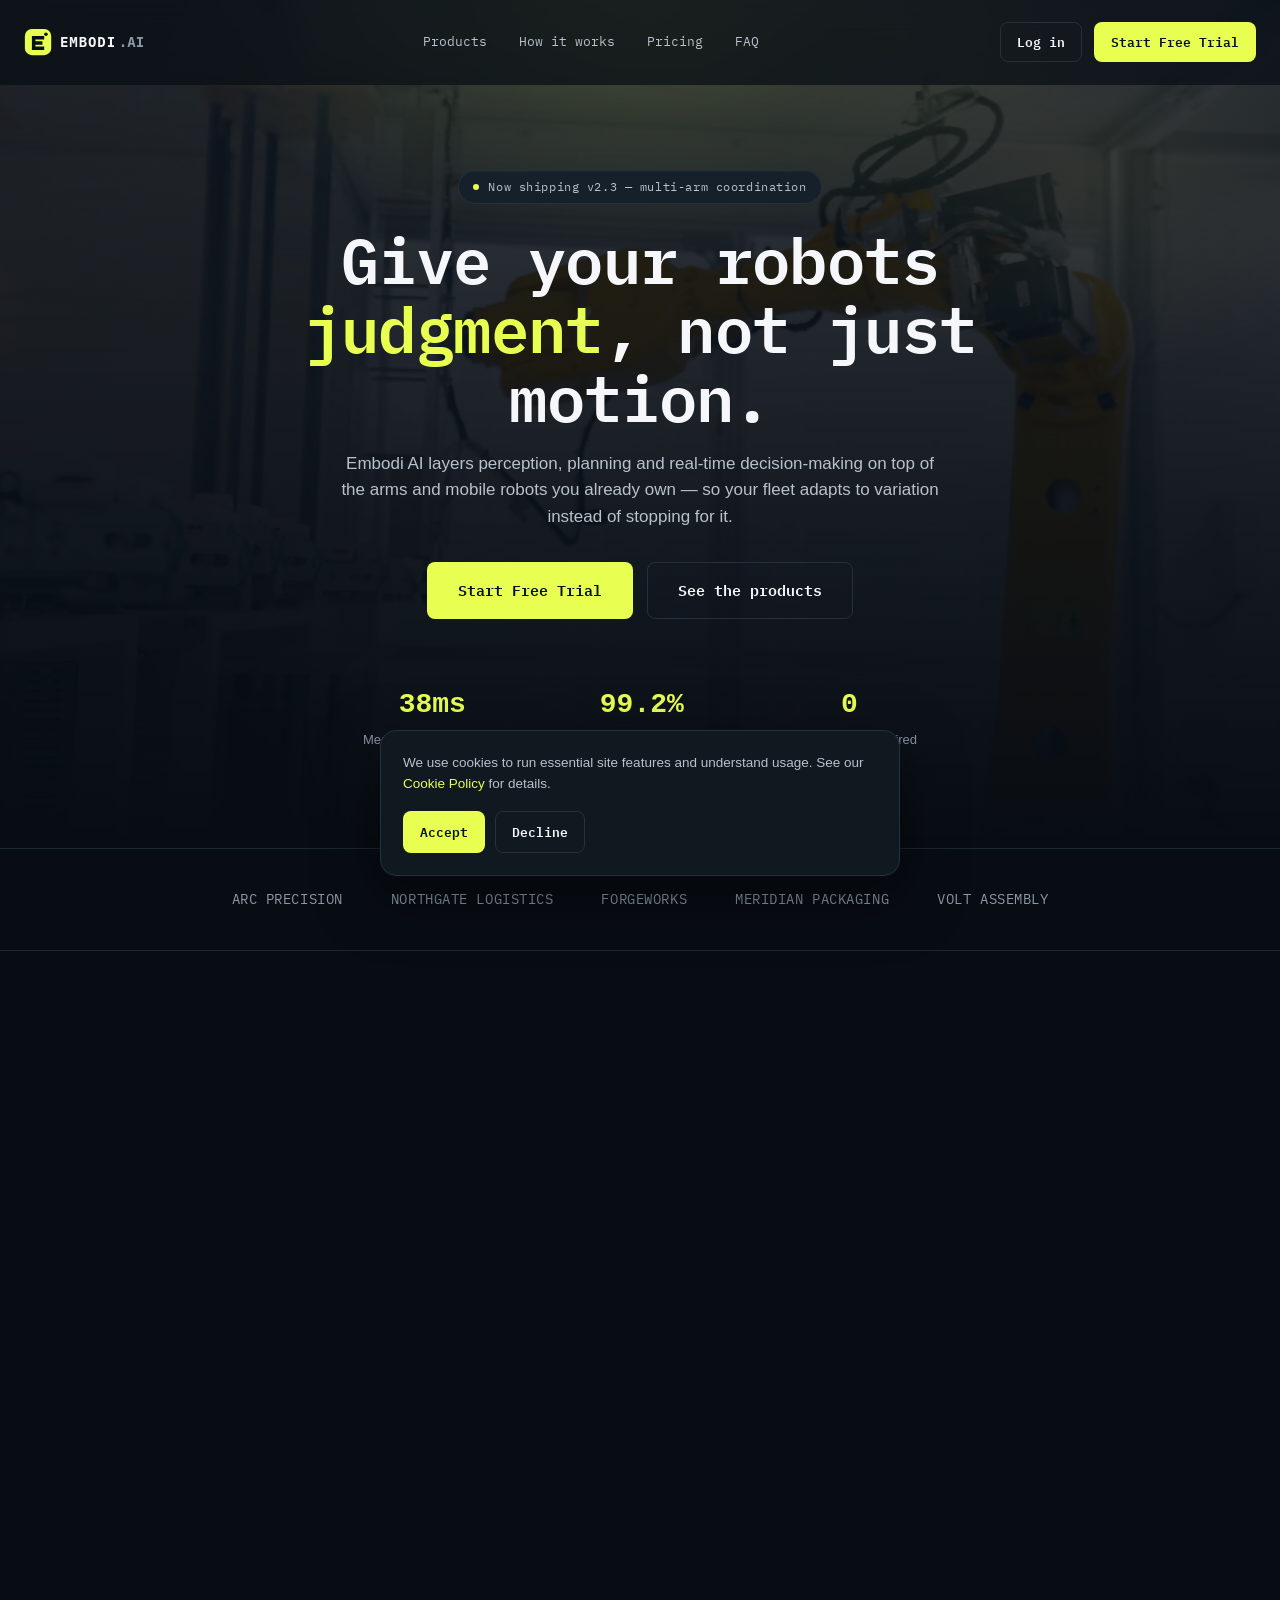
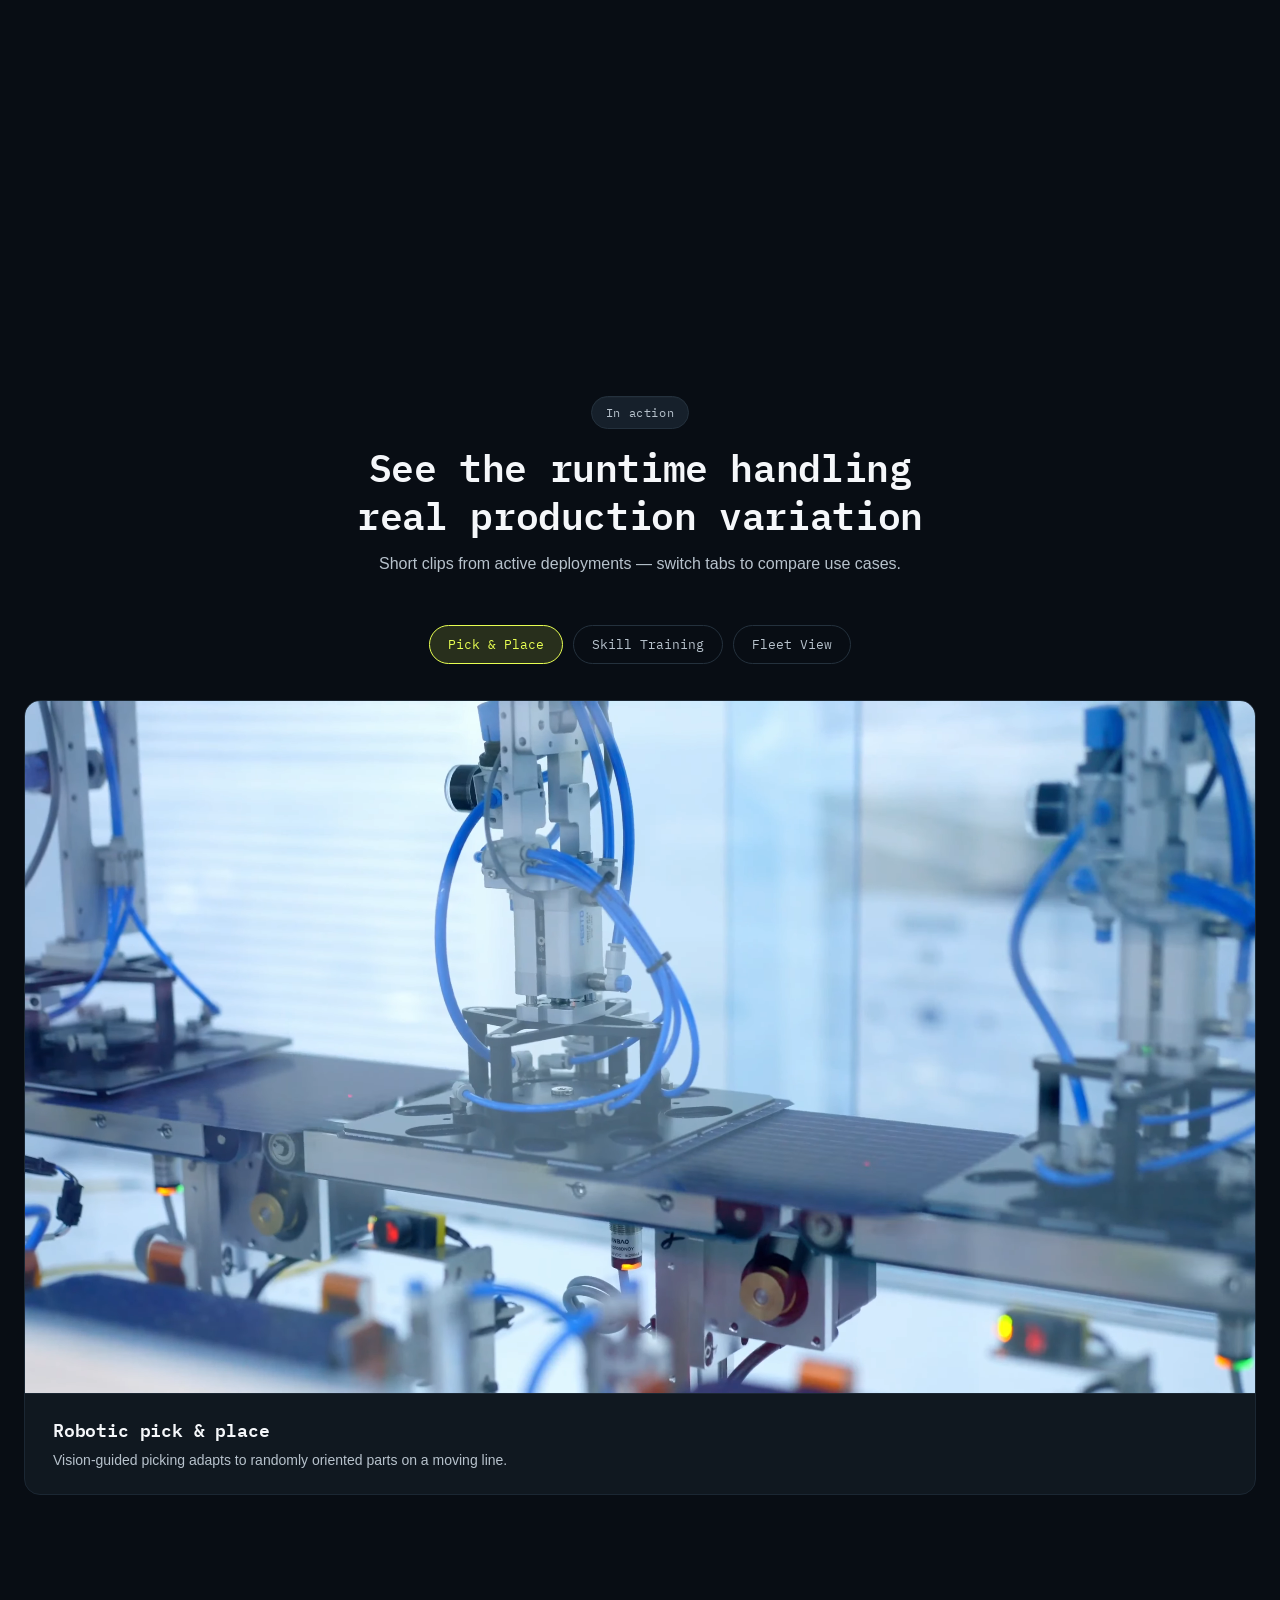
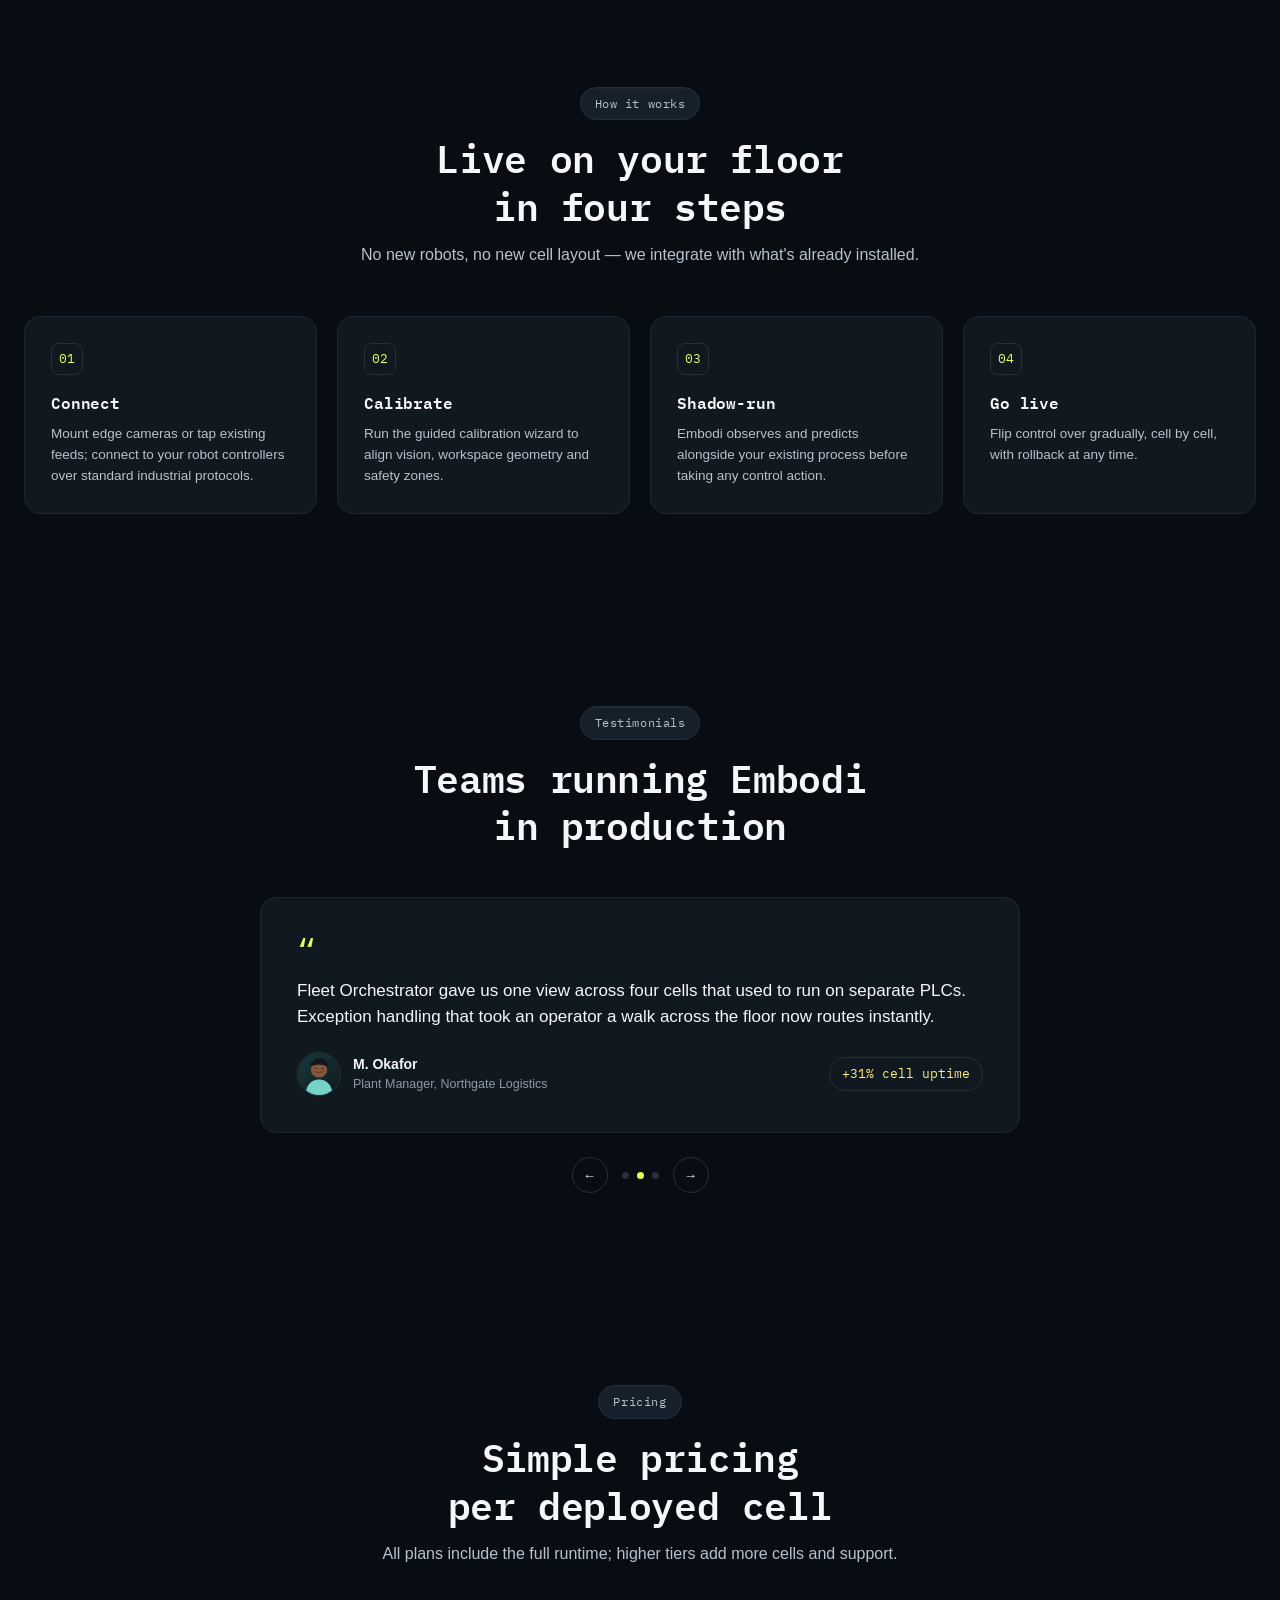
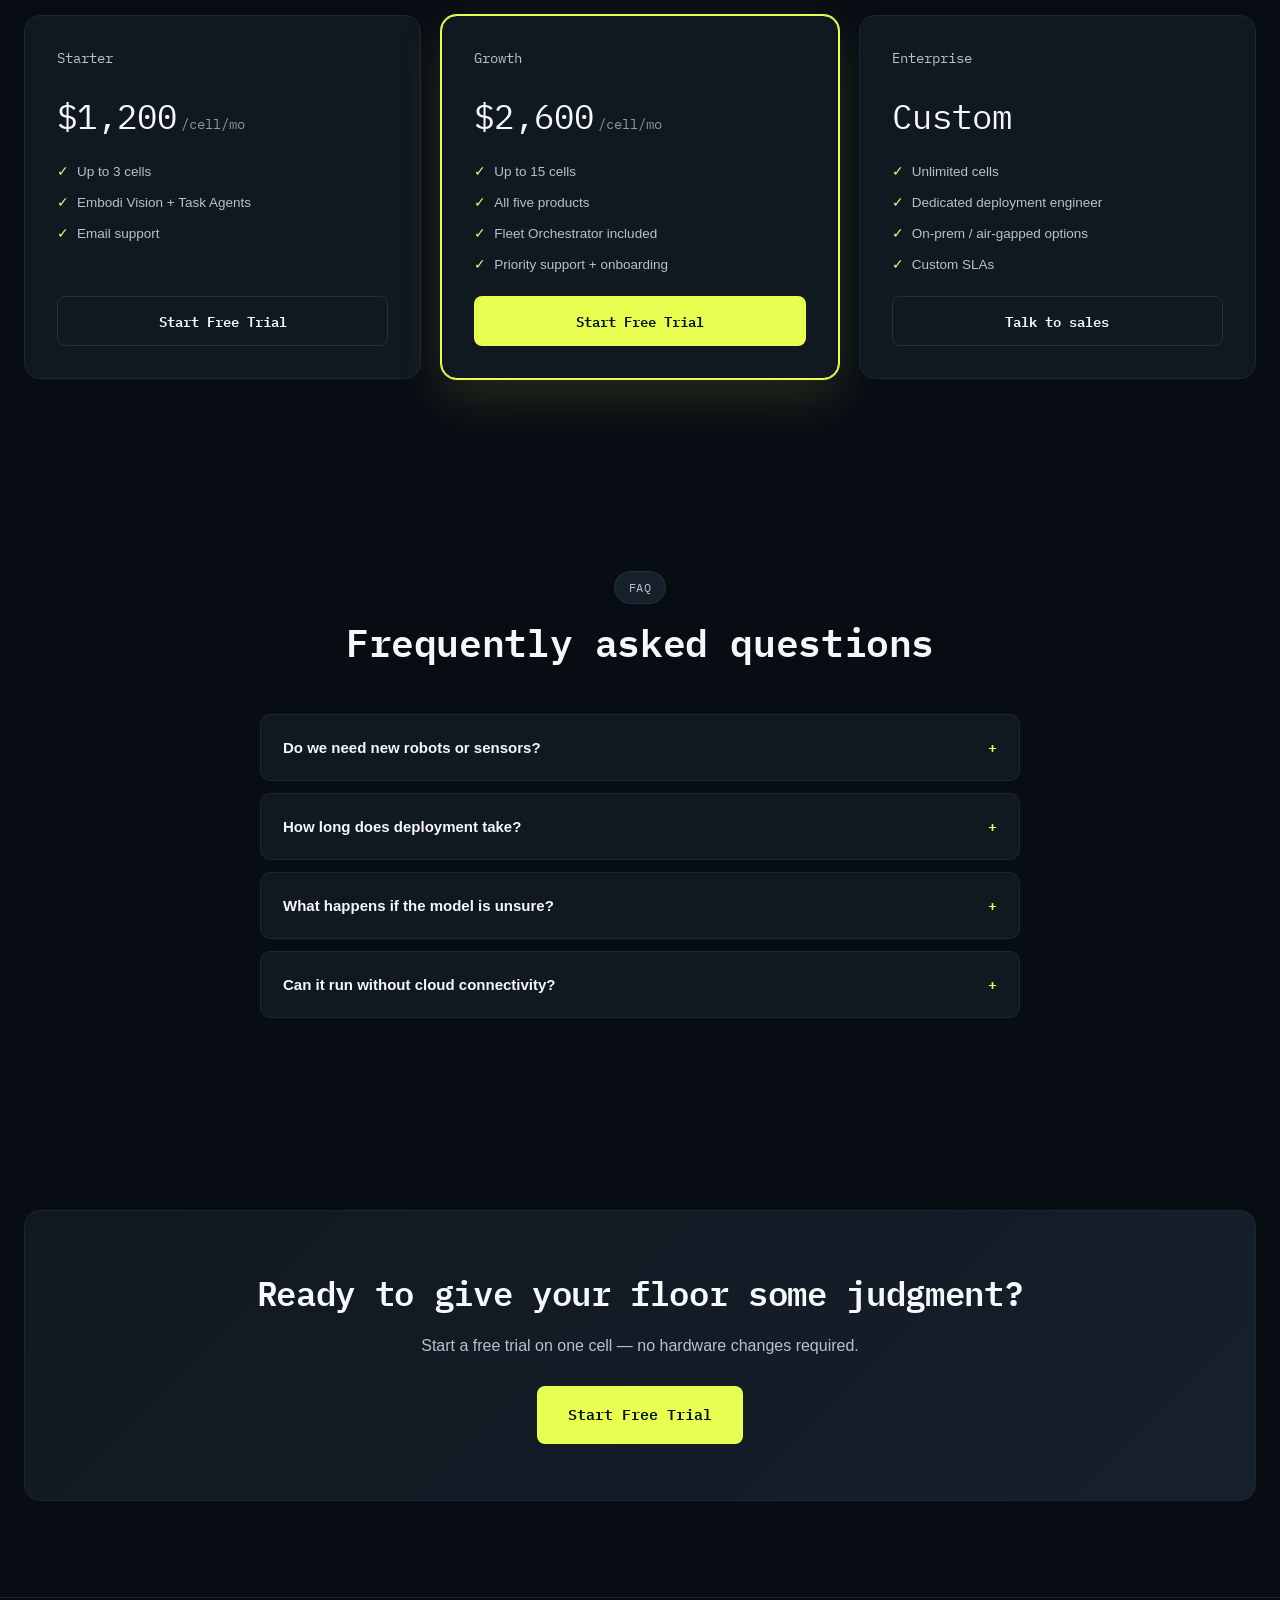
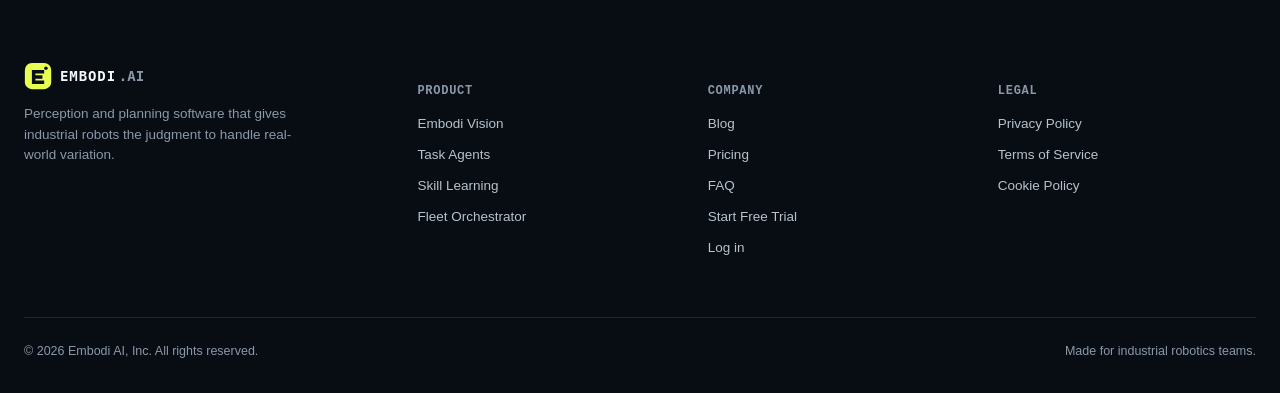
==== commit 871d3640: "Add files via upload" ====
--- a/index.html
+++ b/index.html
@@ -35,10 +35,9 @@
     </video>
     <img src="images/hero-robotics.jpg" alt="" id="hero-video-fallback">
     <div class="hero-scrim"></div>
-    <div class="grid-lines"></div>
   </div>
   <div class="wrap hero-grid">
-    <span class="mono-tag">● Now shipping v2.3 — multi-arm coordination</span>
+    <span class="mono-tag"><span class="dot"></span>Now shipping v2.3 — multi-arm coordination</span>
     <h1>Give your robots <span class="accent">judgment</span>, not just motion.</h1>
     <p class="sub">Embodi AI layers perception, planning and real-time decision-making on top of the arms and mobile robots you already own — so your fleet adapts to variation instead of stopping for it.</p>
     <div class="hero-actions">
@@ -160,7 +159,7 @@
           <div class="testi-quote">“</div>
           <p class="testi-text">We integrated Embodi Vision on our existing pick cells in under three weeks. Grasp failures on mixed SKUs dropped by more than half without touching the arms themselves.</p>
           <div class="testi-footer">
-            <div class="testi-person"><div class="testi-avatar">DF</div><div><div class="testi-name">D. Farrow</div><div class="testi-role">Automation Lead, Arc Precision</div></div></div>
+            <div class="testi-person"><div class="testi-avatar" data-profile="profile-1"><img src="images/demo-profile-1.svg" alt="D. Farrow profile"></div><div><div class="testi-name">D. Farrow</div><div class="testi-role">Automation Lead, Arc Precision</div></div></div>
             <span class="testi-metric">-54% grasp failures</span>
           </div>
         </div>
@@ -168,7 +167,7 @@
           <div class="testi-quote">“</div>
           <p class="testi-text">Fleet Orchestrator gave us one view across four cells that used to run on separate PLCs. Exception handling that took an operator a walk across the floor now routes instantly.</p>
           <div class="testi-footer">
-            <div class="testi-person"><div class="testi-avatar">MO</div><div><div class="testi-name">M. Okafor</div><div class="testi-role">Plant Manager, Northgate Logistics</div></div></div>
+            <div class="testi-person"><div class="testi-avatar" data-profile="profile-2"><img src="images/demo-profile-2.svg" alt="M. Okafor profile"></div><div><div class="testi-name">M. Okafor</div><div class="testi-role">Plant Manager, Northgate Logistics</div></div></div>
             <span class="testi-metric">+31% cell uptime</span>
           </div>
         </div>
@@ -176,7 +175,7 @@
           <div class="testi-quote">“</div>
           <p class="testi-text">Skill Learning let us stand up a new insertion task from demonstrations in an afternoon instead of weeks of manual programming.</p>
           <div class="testi-footer">
-            <div class="testi-person"><div class="testi-avatar">PA</div><div><div class="testi-name">P. Andersson</div><div class="testi-role">Head of Engineering, Volt Assembly</div></div></div>
+            <div class="testi-person"><div class="testi-avatar" data-profile="profile-3"><img src="images/demo-profile-3.svg" alt="P. Andersson profile"></div><div><div class="testi-name">P. Andersson</div><div class="testi-role">Head of Engineering, Volt Assembly</div></div></div>
             <span class="testi-metric">6x faster changeover</span>
           </div>
         </div>
--- a/css/styles.css
+++ b/css/styles.css
@@ -30,7 +30,9 @@
 button{font-family:inherit;cursor:pointer;}
 .wrap{max-width:var(--max);margin:0 auto;padding:0 24px;}
 @media (max-width:640px){.wrap{padding:0 18px;}}
-.mono-tag{display:inline-flex;align-items:center;gap:8px;font-family:var(--mono);font-size:12px;letter-spacing:.06em;color:var(--primary);background:var(--primary-dim);border:1px solid rgba(232,255,82,.28);padding:6px 12px;border-radius:999px;}
+.mono-tag{display:inline-flex;align-items:center;gap:9px;font-family:var(--mono);font-size:11.5px;letter-spacing:.05em;color:var(--text-2);background:var(--surface-2);border:1px solid var(--border-strong);padding:7px 14px;border-radius:999px;box-shadow:0 1px 0 rgba(255,255,255,.02) inset;}
+.mono-tag .dot{width:6px;height:6px;border-radius:50%;background:var(--primary);flex-shrink:0;box-shadow:0 0 0 0 rgba(232,255,82,.5);animation:dot-pulse 2.2s ease-out infinite;}
+@keyframes dot-pulse{0%{box-shadow:0 0 0 0 rgba(232,255,82,.45);}70%{box-shadow:0 0 0 6px rgba(232,255,82,0);}100%{box-shadow:0 0 0 0 rgba(232,255,82,0);}}
 .section{padding:96px 0;position:relative;}
 @media (max-width:768px){.section{padding:64px 0;}}
 .section-head{max-width:720px;margin:0 auto 48px;text-align:center;}
@@ -77,7 +79,6 @@
   radial-gradient(60% 50% at 50% 0%, rgba(232,255,82,.16), transparent 60%),
   radial-gradient(40% 40% at 85% 20%, rgba(255,241,118,.08), transparent 60%),
   linear-gradient(180deg, rgba(8,13,20,.55) 0%, rgba(8,13,20,.85) 60%, var(--bg) 100%);}
-.hero-bg .grid-lines{position:absolute;inset:0;background-image:linear-gradient(rgba(232,255,82,.06) 1px,transparent 1px),linear-gradient(90deg,rgba(232,255,82,.06) 1px,transparent 1px);background-size:48px 48px;mask-image:radial-gradient(60% 60% at 50% 30%,black,transparent);}
 .hero-grid{display:block;max-width:760px;margin:0 auto;position:relative;z-index:1;text-align:center;}
 .hero-grid h1{font-size:clamp(36px,5.4vw,64px);line-height:1.08;margin-top:20px;}
 .hero-grid h1 .accent{color:var(--primary);}
@@ -142,7 +143,8 @@
 .testi-text{font-size:17px;color:var(--text);margin-bottom:22px;}
 .testi-footer{display:flex;align-items:center;justify-content:space-between;gap:14px;flex-wrap:wrap;}
 .testi-person{display:flex;align-items:center;gap:12px;}
-.testi-avatar{width:40px;height:40px;border-radius:50%;background:var(--surface-2);border:1px solid var(--border-strong);display:flex;align-items:center;justify-content:center;font-family:var(--mono);font-size:13px;color:var(--primary);}
+.testi-avatar{width:44px;height:44px;border-radius:50%;background:var(--surface-2);border:1px solid var(--border-strong);display:flex;align-items:center;justify-content:center;overflow:hidden;flex-shrink:0;}
+.testi-avatar img{width:100%;height:100%;display:block;object-fit:cover;}
 .testi-name{font-size:14px;font-weight:600;}
 .testi-role{font-size:12.5px;color:var(--text-3);}
 .testi-metric{font-family:var(--mono);font-size:13px;color:var(--accent);border:1px solid var(--border-strong);padding:6px 12px;border-radius:999px;}
@@ -221,7 +223,9 @@
 .field label{display:block;font-size:13px;color:var(--text-2);margin-bottom:6px;font-family:var(--mono);}
 .field input{width:100%;background:var(--bg);border:1px solid var(--border-strong);border-radius:8px;padding:12px 14px;color:var(--text);font-size:14px;}
 .field input:focus{outline:none;border-color:var(--primary);}
-.field-error{color:#FF6B6B;font-size:12.5px;margin-top:6px;min-height:16px;}
+.field input.input-error{border-color:#FF6B6B;box-shadow:0 0 0 3px rgba(255,107,107,.1);}
+.field input.input-error:focus{border-color:#FF6B6B;box-shadow:0 0 0 3px rgba(255,107,107,.16);}
+.field-error{color:#FF8A8A;font-size:12.5px;margin-top:6px;min-height:16px;}
 .auth-foot{margin-top:18px;text-align:center;font-size:13.5px;color:var(--text-2);}
 .auth-foot a{color:var(--primary);}
 .form-msg{margin-top:14px;padding:12px 14px;border-radius:8px;font-size:13.5px;display:none;}
